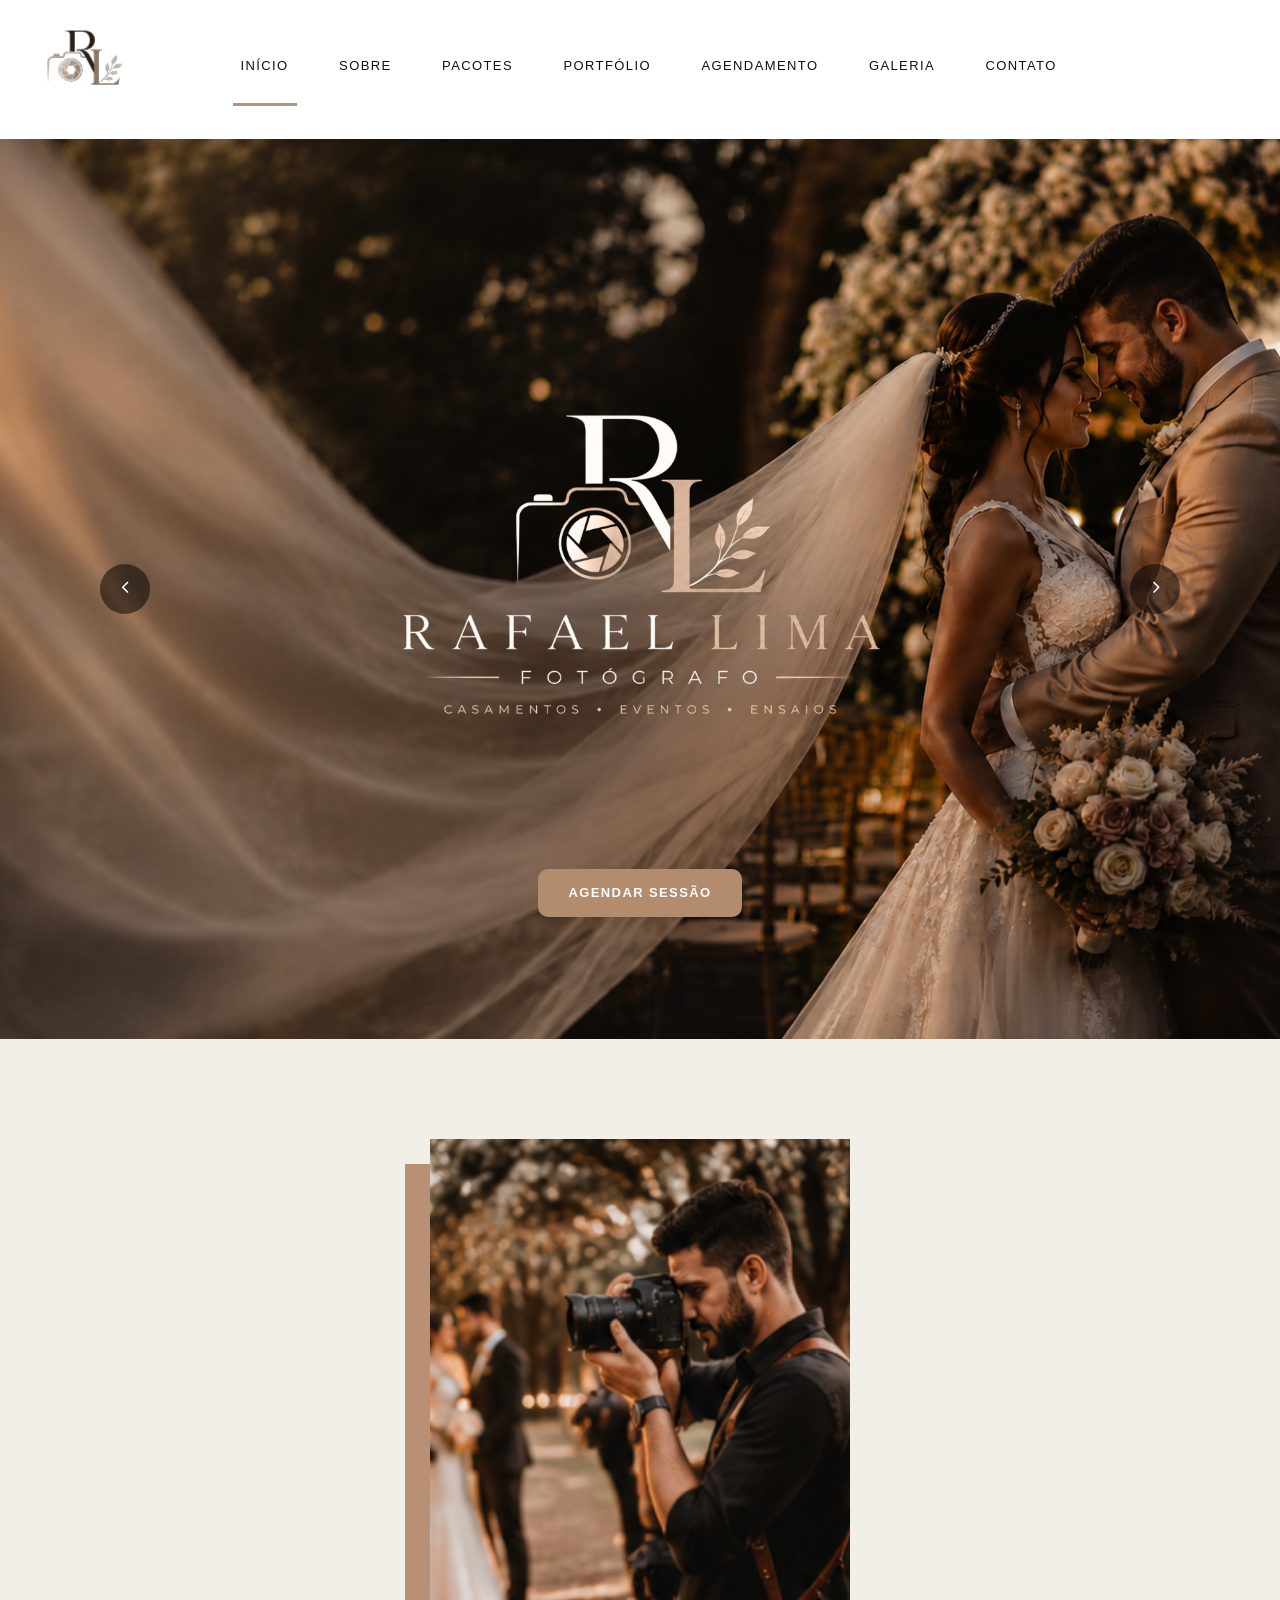
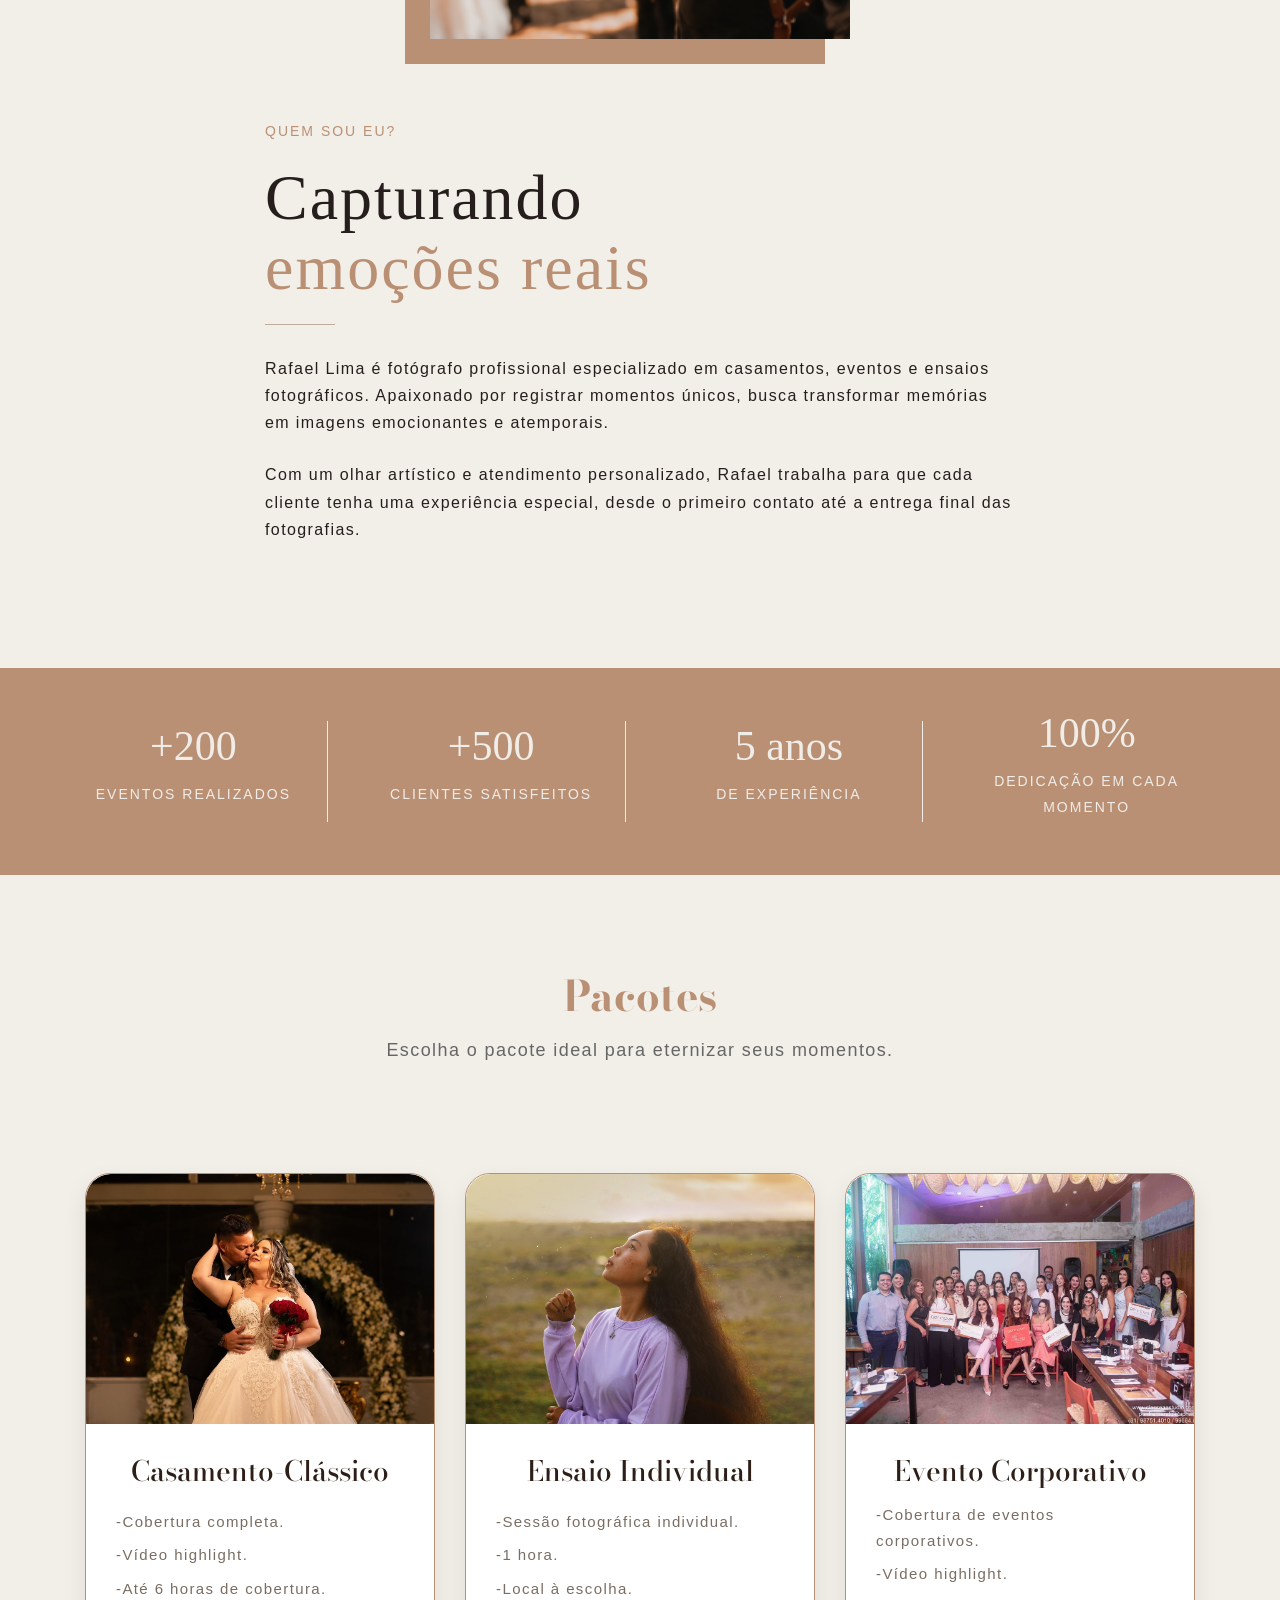
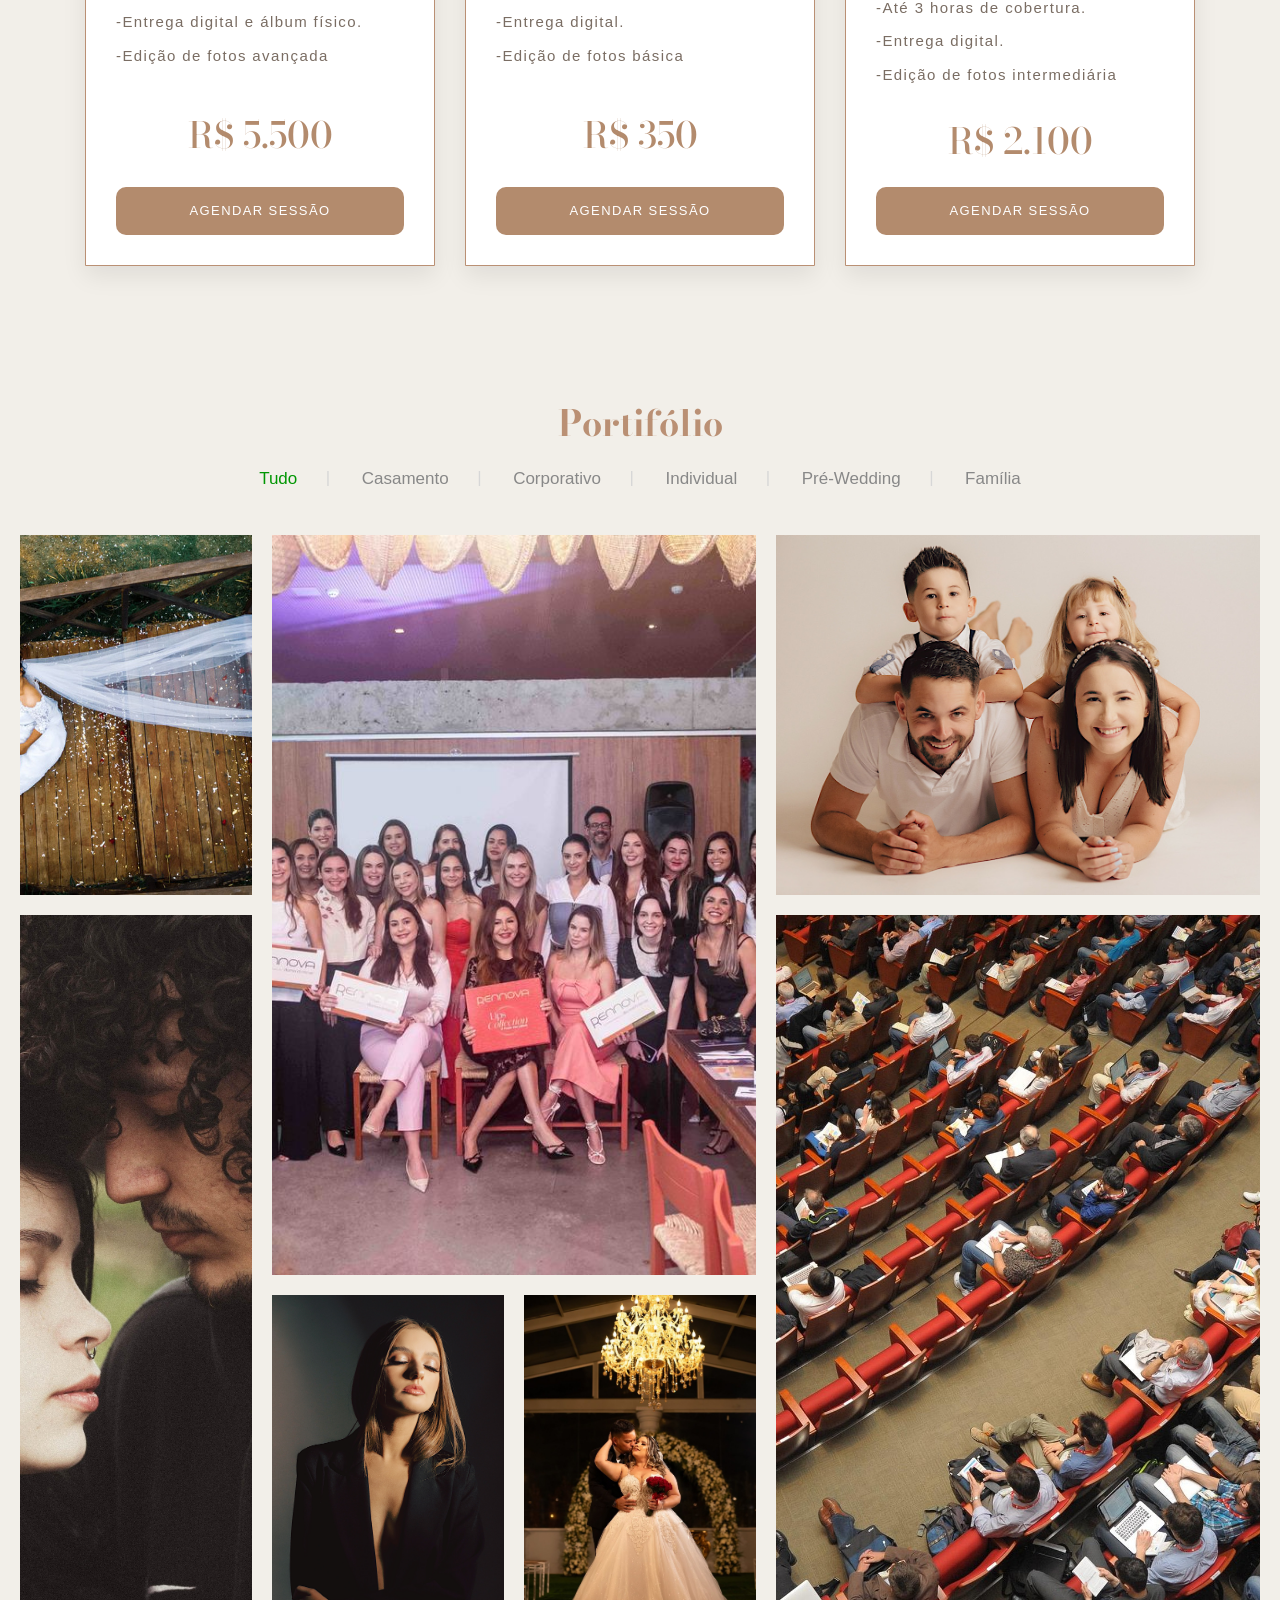
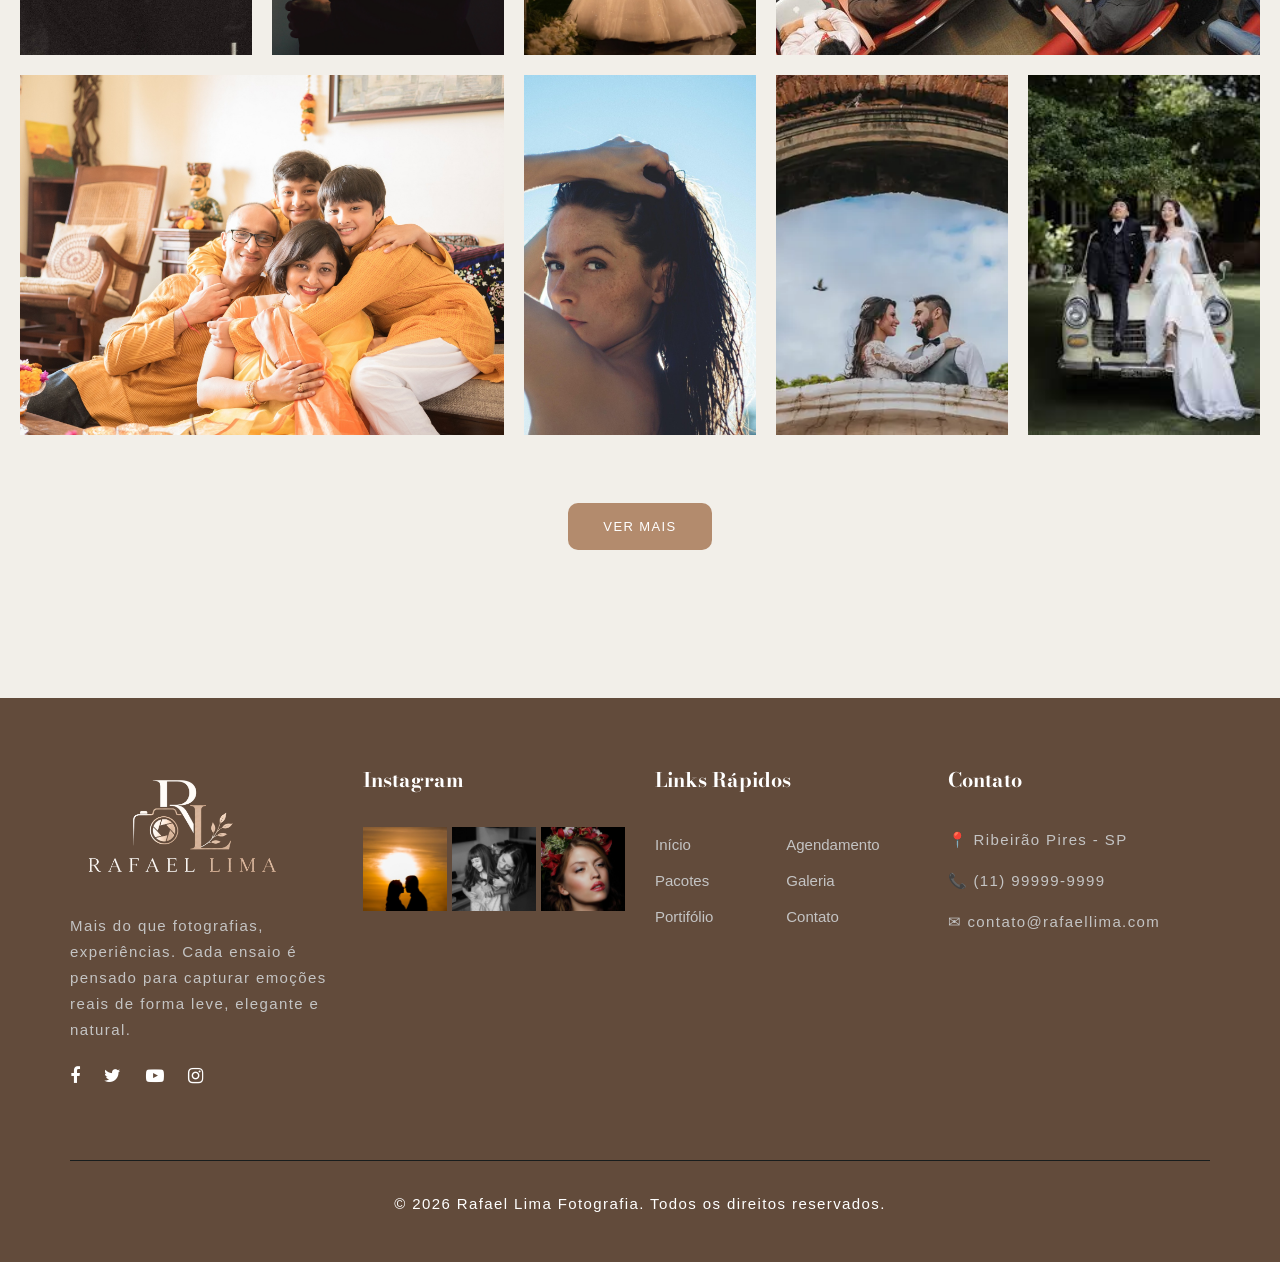
==== index.html @ 9b643256 "responsivo faixa index e menu pacotes" ====
<!DOCTYPE html>
<html lang="zxx">

<head>
    <meta charset="UTF-8">
    <meta name="description" content="Phozogy Template">
    <meta name="keywords" content="Phozogy, unica, creative, html">
    <meta name="viewport" content="width=device-width, initial-scale=1.0">
    <meta http-equiv="X-UA-Compatible" content="ie=edge">
    <title>Rafael Lima | Fotógrafo</title>

    <!-- Google Font -->
    <link href="https://fonts.googleapis.com/css?family=Quantico:400,700&display=swap" rel="stylesheet">
    <link href="https://fonts.googleapis.com/css?family=Open+Sans:400,600,700&display=swap" rel="stylesheet">

    <!-- Css Styles -->
    <link rel="stylesheet" href="css/bootstrap.min.css" type="text/css">
    <link rel="stylesheet" href="css/font-awesome.min.css" type="text/css">
    <link rel="stylesheet" href="css/elegant-icons.css" type="text/css">
    <link rel="stylesheet" href="css/owl.carousel.min.css" type="text/css">
    <link rel="stylesheet" href="css/magnific-popup.css" type="text/css">
    <link rel="stylesheet" href="css/slicknav.min.css" type="text/css">
    <link rel="stylesheet" href="css/style.css" type="text/css">
    <meta name="viewport" content="width=device-width, initial-scale=1.0">
</head>

<body>
    <!-- Page Preloder -->
    <div id="preloder">
        <div class="loader"></div>
    </div>

    <!-- Header Section Begin -->
    <header class="header-section">
        <div class="container-fluid">
            <div class="row">
                <div class="col-lg-12">
                    <div class="logo" style="display: flex; align-items: center;">
                        <a href="./index.html" style="display: flex; align-items: center;">
                            <img src="img/logo4.svg" alt="" style="height: 55px; width: auto; display: block;">
                        </a>
                    </div>
                    <div class="mobile-menu-icon">
                        ☰
                    </div>
                    <nav class="nav-menu mobile-menu">
                        <ul><br>
                            <li class="active"><a href="./index.html">INÍCIO</a></li>
                            <li><a href="#sobre">SOBRE</a></li>
                            <li><a href="pacotes.html">PACOTES</a></li>
                            <li><a href="./pricing.html">PORTFÓLIO</a></li>
                            <li><a href="agendamento.html">AGENDAMENTO</a></li>
                            <li><a href="./blog.html">GALERIA</a></li>
                            <li><a href="contato.html">CONTATO</a>
                                <ul class="dropdown">
                                    <li><a href="./gallery.html">Gallery</a></li>
                                    <li><a href="./portfolio-details.html">Portfolio Details</a></li>
                                    <li><a href="./blog-details.html">Blog Details</a></li>
                                </ul>
                            </li>

                        </ul>
                    </nav>

                </div>
            </div>
        </div>
        <br>
    </header>
    <!-- Header End -->

    <!-- Hero Section Begin -->
    <section class="hero-section">
        <div class="hs-slider owl-carousel">
            <div class="hs-item set-bg" data-setbg="img/fundo.png">
                <div class="container">
                    <div class="row">
                        <div class="col-lg-12">
                            <div class="hs-text">
                                <img src="img/Design sem nome (1) - Copia.png" alt="">

                                <a href="agendamento.html" class="primary-btn">AGENDAR SESSÃO</a>
                            </div>
                        </div>
                    </div>
                </div>
            </div>
            <div class="hs-item set-bg" data-setbg="img/fundo2.png">
                <div class="container">
                    <div class="row">
                        <div class="col-lg-12">
                            <div class="hs-text">
                                <img src="img/Design sem nome (1) - Copia.png" alt="">

                                <a href="agendamento.html" class="primary-btn">AGENDAR SESSÃO</a>
                            </div>
                        </div>
                    </div>
                </div>
            </div>
        </div>
    </section>
    <!-- Hero Section End -->
    <section id="sobre" class="about-section">
        <div class="container">
            <div class="about-content">

                <!-- IMAGEM -->
                <div class="about-image">
                    <div class="bg-box"></div>

                    <img src="img/sobreft.png" alt="">
                </div>

                <!-- TEXTO -->
                <div class="about-text">

                    <span class="subtitle">QUEM SOU EU?</span>

                    <h2>
                        Capturando <br>
                        <span>emoções reais</span>
                    </h2>

                    <div class="line"></div>

                    <p>
                        Rafael Lima é fotógrafo profissional especializado em
                        casamentos, eventos e ensaios fotográficos.
                        Apaixonado por registrar momentos únicos,
                        busca transformar memórias em imagens emocionantes e atemporais.
                    </p>

                    <p>
                        Com um olhar artístico e atendimento personalizado,
                        Rafael trabalha para que cada cliente tenha uma experiência especial,
                        desde o primeiro contato até a entrega final das fotografias.
                    </p>

                </div>
            </div>
        </div>
    </section>

    <section class="stats">
        <div class="stat">
            <h2>+200</h2>
            <p>Eventos realizados</p>
        </div>

        <div class="stat">
            <h2>+500</h2>
            <p>Clientes satisfeitos</p>
        </div>

        <div class="stat">
            <h2>5 anos</h2>
            <p>De experiência</p>
        </div>

        <div class="stat">
            <h2>100%</h2>
            <p>Dedicação em cada momento</p>
        </div>
    </section>


    <!--section de pacotes-->
    <br><br><br><br>
    <section class="pricing-section spad">
        <div class="container">

            <div class="section-title pricing-title">
                <h2 style="color: #BA9074; text-align: center;">Pacotes</h2>
                <p style="font-size: 18px;">Escolha o pacote ideal para eternizar seus momentos.</p>
            </div>

            <div class="pricing-cards">

                <!-- CARD -->
                <div class="pricing-card">

                    <img src="img/tudo/casamento/2.jpg" alt="Casamento Básico">

                    <div class="card-content">

                        <h3>Casamento-Clássico</h3>
                        <div class="cardp">
                            <p>-Cobertura completa.</p>
                            <p>-Vídeo highlight.</p>
                            <p>-Até 6 horas de cobertura.</p>
                            <p>-Entrega digital e álbum físico.</p>
                            <p>-Edição de fotos avançada</p>
                        </div>
                        <br>
                        <h2>R$ 5.500</h2>

                        <a href="agendamento.html" class="card-btn">
                            AGENDAR SESSÃO
                        </a>

                    </div>
                </div>

                <!-- CARD -->
                <div class="pricing-card">

                    <img src="img/tudo/individual/2.jpg" alt="Casamento Completo">

                    <div class="card-content">

                        <h3>Ensaio Individual</h3>
                        <div class="cardp">
                            <p>-Sessão fotográfica individual.</p>
                            <p>-1 hora.</p>
                            <p>-Local à escolha.</p>
                            <p>-Entrega digital.</p>
                            <p>-Edição de fotos básica</p>
                        </div>
                        <br>
                        <h2>R$ 350</h2>

                        <a href="agendamento.html" class="card-btn">
                            AGENDAR SESSÃO
                        </a>

                    </div>
                </div>

                <!-- CARD -->
                <div class="pricing-card">

                    <img src="img/tudo/corporativo/1.jpg" alt="Casamento Luxo">

                    <div class="card-content">

                        <h3>Evento Corporativo</h3>
                        <div class="cardp">
                            <p>-Cobertura de eventos corporativos.</p>
                            <p>-Vídeo highlight. </p>
                            <p>-Até 3 horas de cobertura.</p>
                            <p>-Entrega digital.</p>
                            <p>-Edição de fotos intermediária</p>

                        </div>
                        <br>
                        <h2>R$ 2.100</h2>

                        <a href="agendamento.html" class="card-btn">
                            AGENDAR SESSÃO
                        </a>

                    </div>
                </div>

            </div>
        </div>
    </section>
    <!--fim section de pacotes-->


    <!-- Portfolio Section Begin -->
    <section class="portfolio-section spad">
        <div class="container">
            <div class="row">
                <div class="col-lg-12">
                    <div class="section-title">
                        <h2 style="color: #BA9074; text-align: center;">Portifólio</h2>
                    </div>
                    <div class="filter-controls">
                        <ul>
                            <li class="active" data-filter="*">Tudo</li>
                            <li data-filter=".casamento">Casamento</li>
                            <li data-filter=".corporativo">Corporativo</li>
                            <li data-filter=".individual">Individual</li>
                            <li data-filter=".prewedding">Pré-Wedding</li>
                            <li data-filter=".familia">Família</li>
                        </ul>
                    </div>
                </div>
            </div>
        </div>
        <div class="container-fluid">
            <div class="row">
                <div class="col-lg-12 p-0">
                    <div class="portfolio-filter">

                        <div class="pf-item set-bg casamento" data-setbg="img/tudo/casamento/1.jpg">
                            <a href="img/tudo/casamento/1.jpg" class="pf-icon image-popup"><span
                                    class="icon_plus"></span></a>
                            <div class="pf-text">
                                <h4>CASAMENTO</h4>

                            </div>
                        </div>

                        <div class="pf-item large-width large-height set-bg corporativo"
                            data-setbg="img/tudo/corporativo/1.jpg">
                            <a href="img/tudo/corporativo/1.jpg" class="pf-icon image-popup"><span
                                    class="icon_plus"></span></a>
                            <div class="pf-text">
                                <h4>CORPORATIVO</h4>

                            </div>
                        </div>

                        <div class="pf-item large-width set-bg familia" data-setbg="img/tudo/familia/1.jpg">
                            <a href="img/tudo/familia/1.jpg" class="pf-icon image-popup"><span
                                    class="icon_plus"></span></a>
                            <div class="pf-text">
                                <h4>FAMÍLIA</h4>
                            </div>
                        </div>

                        <div class="pf-item large-height set-bg prewedding" data-setbg="img/tudo/pre-wedding/1.jpg">
                            <a href="img/tudo/pre-wedding/1.jpg" class="pf-icon image-popup"><span
                                    class="icon_plus"></span></a>
                            <div class="pf-text">
                                <h4>PRÉ-WEDDING</h4>
                            </div>
                        </div>

                        <div class="pf-item set-bg individual" data-setbg="img/tudo/individual/1.jpg">
                            <a href="img/tudo/individual/1.jpg" class="pf-icon image-popup"><span
                                    class="icon_plus"></span></a>
                            <div class="pf-text">
                                <h4>INDIVIDUAL</h4>
                            </div>
                        </div>

                        <div class="pf-item set-bg casamento" data-setbg="img/tudo/casamento/2.jpg">
                            <a href="img/tudo/casamento/2.jpg" class="pf-icon image-popup"><span
                                    class="icon_plus"></span></a>
                            <div class="pf-text">
                                <h4>CASAMENTO</h4>
                            </div>
                        </div>

                        <div class="pf-item large-width large-height set-bg corporativo"
                            data-setbg="img/tudo/corporativo/2.jpg">
                            <a href="img/tudo/corporativo/2.jpg" class="pf-icon image-popup"><span
                                    class="icon_plus"></span></a>
                            <div class="pf-text">
                                <h4>CORPORATIVO</h4>
                            </div>
                        </div>

                        <div class="pf-item large-width set-bg familia" data-setbg="img/tudo/familia/3.jpg">
                            <a href="img/tudo/familia/3.jpg" class="pf-icon image-popup"><span
                                    class="icon_plus"></span></a>
                            <div class="pf-text">
                                <h4>FAMÍLIA</h4>
                            </div>
                        </div>
                        <div class="pf-item set-bg individual" data-setbg="img/tudo/individual/3.jpg">
                            <a href="img/tudo/individual/3.jpg" class="pf-icon image-popup"><span
                                    class="icon_plus"></span></a>
                            <div class="pf-text">
                                <h4>INDIVIDUAL</h4>
                            </div>
                        </div>


                        <div class="pf-item set-bg prewedding" data-setbg="img/tudo/pre-wedding/2.webp">
                            <a href="img/tudo/pre-wedding/2.webp" class="pf-icon image-popup"><span
                                    class="icon_plus"></span></a>
                            <div class="pf-text">
                                <h4>PRÉ-WEDDING</h4>
                            </div>
                        </div>

                        <div class="pf-item set-bg casamento" data-setbg="img/tudo/casamento/3.jpg">
                            <a href="img/tudo/casamento/3.jpg" class="pf-icon image-popup"><span
                                    class="icon_plus"></span></a>
                            <div class="pf-text">
                                <h4>CASAMENTO</h4>
                            </div>
                        </div>

                    </div>
                </div>
            </div>
        </div>
        <br><br>
        <div style="text-align: center;">
            <a href="portfolio.html" class="card-btn">VER MAIS</a>
        </div>
        <br><br>

    </section>
    <!-- Portfolio Section End -->

    <!-- Footer Section Begin -->
    <footer class="footer-section">
        <div class="container">
            <div class="row">
                <div class="col-lg-3 col-md-6 col-sm-6">
                    <div class="fs-about">
                        <div class="fa-logo">
                            <a href="#">
                                <img style="width: 220px;" src="img/Design sem nome (1).png" alt="">
                            </a>
                        </div>
                        <p >Mais do que fotografias, experiências.
                            Cada ensaio é pensado para capturar emoções reais de forma leve, elegante e natural.</p>
                        <div class="fa-social">
                            <a href="#"><i class="fa fa-facebook"></i></a>
                            <a href="#"><i class="fa fa-twitter"></i></a>
                            <a href="#"><i class="fa fa-youtube-play"></i></a>
                            <a href="#"><i class="fa fa-instagram"></i></a>
                        </div>
                    </div>
                </div>
                <div class="col-lg-3 col-md-6 col-sm-6">
                    <div class="fs-widget">
                        <h5>Instagram</h5>
                        <div class="fw-instagram">
                            <img src="img/instagram/1.png" alt="">
                            <img src="img/instagram/2.png" alt="">
                            <img src="img/instagram/3.png" alt="">
                        </div>
                    </div>
                </div>
                <div class="col-lg-3 col-md-6 col-sm-6">
                    <div class="fs-widget">
                        <h5>Links Rápidos</h5>
                        <ul>
                            <li><a href="index.html">Início</a></li>
                            <li><a href="pacotes.html">Pacotes</a></li>
                            <li><a href="portfolio.html">Portifólio</a></li>
                        </ul>
                        <ul>
                            <li><a href="agendamento.html">Agendamento</a></li>
                            <li><a href="galeria.html">Galeria</a></li>
                            <li><a href="contato.html">Contato</a></li>
                        </ul>
                    </div>
                </div>
                <div class="col-lg-3 col-md-6 col-sm-6">
                    <div class="fs-widget">
                        <h5>Contato</h5>
                        <p>📍 Ribeirão Pires - SP</p>
                        <p>📞 (11) 99999-9999</p>
                        <p>✉ contato@rafaellima.com</p>



                    </div>
                </div>
                <div class="col-lg-12">
                    <div class="copyright-text">
                        <p>© 2026 Rafael Lima Fotografia. Todos os direitos reservados.

                        </p>
                    </div>
                </div>
            </div>
        </div>
    </footer>
    <!-- Footer Section End -->

    <!-- Search model Begin -->
    <div class="search-model">
        <div class="h-100 d-flex align-items-center justify-content-center">
            <div class="search-close-switch">+</div>
            <form class="search-model-form">
                <input type="text" id="search-input" placeholder="Search here.....">
            </form>
        </div>
    </div>
    <!-- Search model end -->

    <!-- Js Plugins -->
    <script src="js/jquery-3.3.1.min.js"></script>
    <script src="js/bootstrap.min.js"></script>
    <script src="js/jquery.magnific-popup.min.js"></script>
    <script src="js/isotope.pkgd.min.js"></script>
    <script src="js/masonry.pkgd.min.js"></script>
    <script src="js/jquery.slicknav.js"></script>
    <script src="js/owl.carousel.min.js"></script>
    <script src="js/main.js"></script>
    <script src="js/menu.js"></script>
</body>

</html>
---- css/elegant-icons.css ----
@font-face {
	font-family: 'ElegantIcons';
	src:url('../fonts/ElegantIcons.eot');
	src:url('../fonts/ElegantIcons.eot?#iefix') format('embedded-opentype'),
		url('../fonts/ElegantIcons.woff') format('woff'),
		url('../fonts/ElegantIcons.ttf') format('truetype'),
		url('../fonts/ElegantIcons.svg#ElegantIcons') format('svg');
	font-weight: normal;
	font-style: normal;
}

/* Use the following CSS code if you want to use data attributes for inserting your icons */
[data-icon]:before {
	font-family: 'ElegantIcons';
	content: attr(data-icon);
	speak: none;
	font-weight: normal;
	font-variant: normal;
	text-transform: none;
	line-height: 1;
	-webkit-font-smoothing: antialiased;
	-moz-osx-font-smoothing: grayscale;
}

/* Use the following CSS code if you want to have a class per icon */
/*
Instead of a list of all class selectors,
you can use the generic selector below, but it's slower:
[class*="your-class-prefix"] {
*/
.arrow_up, .arrow_down, .arrow_left, .arrow_right, .arrow_left-up, .arrow_right-up, .arrow_right-down, .arrow_left-down, .arrow-up-down, .arrow_up-down_alt, .arrow_left-right_alt, .arrow_left-right, .arrow_expand_alt2, .arrow_expand_alt, .arrow_condense, .arrow_expand, .arrow_move, .arrow_carrot-up, .arrow_carrot-down, .arrow_carrot-left, .arrow_carrot-right, .arrow_carrot-2up, .arrow_carrot-2down, .arrow_carrot-2left, .arrow_carrot-2right, .arrow_carrot-up_alt2, .arrow_carrot-down_alt2, .arrow_carrot-left_alt2, .arrow_carrot-right_alt2, .arrow_carrot-2up_alt2, .arrow_carrot-2down_alt2, .arrow_carrot-2left_alt2, .arrow_carrot-2right_alt2, .arrow_triangle-up, .arrow_triangle-down, .arrow_triangle-left, .arrow_triangle-right, .arrow_triangle-up_alt2, .arrow_triangle-down_alt2, .arrow_triangle-left_alt2, .arrow_triangle-right_alt2, .arrow_back, .icon_minus-06, .icon_plus, .icon_close, .icon_check, .icon_minus_alt2, .icon_plus_alt2, .icon_close_alt2, .icon_check_alt2, .icon_zoom-out_alt, .icon_zoom-in_alt, .icon_search, .icon_box-empty, .icon_box-selected, .icon_minus-box, .icon_plus-box, .icon_box-checked, .icon_circle-empty, .icon_circle-slelected, .icon_stop_alt2, .icon_stop, .icon_pause_alt2, .icon_pause, .icon_menu, .icon_menu-square_alt2, .icon_menu-circle_alt2, .icon_ul, .icon_ol, .icon_adjust-horiz, .icon_adjust-vert, .icon_document_alt, .icon_documents_alt, .icon_pencil, .icon_pencil-edit_alt, .icon_pencil-edit, .icon_folder-alt, .icon_folder-open_alt, .icon_folder-add_alt, .icon_info_alt, .icon_error-oct_alt, .icon_error-circle_alt, .icon_error-triangle_alt, .icon_question_alt2, .icon_question, .icon_comment_alt, .icon_chat_alt, .icon_vol-mute_alt, .icon_volume-low_alt, .icon_volume-high_alt, .icon_quotations, .icon_quotations_alt2, .icon_clock_alt, .icon_lock_alt, .icon_lock-open_alt, .icon_key_alt, .icon_cloud_alt, .icon_cloud-upload_alt, .icon_cloud-download_alt, .icon_image, .icon_images, .icon_lightbulb_alt, .icon_gift_alt, .icon_house_alt, .icon_genius, .icon_mobile, .icon_tablet, .icon_laptop, .icon_desktop, .icon_camera_alt, .icon_mail_alt, .icon_cone_alt, .icon_ribbon_alt, .icon_bag_alt, .icon_creditcard, .icon_cart_alt, .icon_paperclip, .icon_tag_alt, .icon_tags_alt, .icon_trash_alt, .icon_cursor_alt, .icon_mic_alt, .icon_compass_alt, .icon_pin_alt, .icon_pushpin_alt, .icon_map_alt, .icon_drawer_alt, .icon_toolbox_alt, .icon_book_alt, .icon_calendar, .icon_film, .icon_table, .icon_contacts_alt, .icon_headphones, .icon_lifesaver, .icon_piechart, .icon_refresh, .icon_link_alt, .icon_link, .icon_loading, .icon_blocked, .icon_archive_alt, .icon_heart_alt, .icon_star_alt, .icon_star-half_alt, .icon_star, .icon_star-half, .icon_tools, .icon_tool, .icon_cog, .icon_cogs, .arrow_up_alt, .arrow_down_alt, .arrow_left_alt, .arrow_right_alt, .arrow_left-up_alt, .arrow_right-up_alt, .arrow_right-down_alt, .arrow_left-down_alt, .arrow_condense_alt, .arrow_expand_alt3, .arrow_carrot_up_alt, .arrow_carrot-down_alt, .arrow_carrot-left_alt, .arrow_carrot-right_alt, .arrow_carrot-2up_alt, .arrow_carrot-2dwnn_alt, .arrow_carrot-2left_alt, .arrow_carrot-2right_alt, .arrow_triangle-up_alt, .arrow_triangle-down_alt, .arrow_triangle-left_alt, .arrow_triangle-right_alt, .icon_minus_alt, .icon_plus_alt, .icon_close_alt, .icon_check_alt, .icon_zoom-out, .icon_zoom-in, .icon_stop_alt, .icon_menu-square_alt, .icon_menu-circle_alt, .icon_document, .icon_documents, .icon_pencil_alt, .icon_folder, .icon_folder-open, .icon_folder-add, .icon_folder_upload, .icon_folder_download, .icon_info, .icon_error-circle, .icon_error-oct, .icon_error-triangle, .icon_question_alt, .icon_comment, .icon_chat, .icon_vol-mute, .icon_volume-low, .icon_volume-high, .icon_quotations_alt, .icon_clock, .icon_lock, .icon_lock-open, .icon_key, .icon_cloud, .icon_cloud-upload, .icon_cloud-download, .icon_lightbulb, .icon_gift, .icon_house, .icon_camera, .icon_mail, .icon_cone, .icon_ribbon, .icon_bag, .icon_cart, .icon_tag, .icon_tags, .icon_trash, .icon_cursor, .icon_mic, .icon_compass, .icon_pin, .icon_pushpin, .icon_map, .icon_drawer, .icon_toolbox, .icon_book, .icon_contacts, .icon_archive, .icon_heart, .icon_profile, .icon_group, .icon_grid-2x2, .icon_grid-3x3, .icon_music, .icon_pause_alt, .icon_phone, .icon_upload, .icon_download, .social_facebook, .social_twitter, .social_pinterest, .social_googleplus, .social_tumblr, .social_tumbleupon, .social_wordpress, .social_instagram, .social_dribbble, .social_vimeo, .social_linkedin, .social_rss, .social_deviantart, .social_share, .social_myspace, .social_skype, .social_youtube, .social_picassa, .social_googledrive, .social_flickr, .social_blogger, .social_spotify, .social_delicious, .social_facebook_circle, .social_twitter_circle, .social_pinterest_circle, .social_googleplus_circle, .social_tumblr_circle, .social_stumbleupon_circle, .social_wordpress_circle, .social_instagram_circle, .social_dribbble_circle, .social_vimeo_circle, .social_linkedin_circle, .social_rss_circle, .social_deviantart_circle, .social_share_circle, .social_myspace_circle, .social_skype_circle, .social_youtube_circle, .social_picassa_circle, .social_googledrive_alt2, .social_flickr_circle, .social_blogger_circle, .social_spotify_circle, .social_delicious_circle, .social_facebook_square, .social_twitter_square, .social_pinterest_square, .social_googleplus_square, .social_tumblr_square, .social_stumbleupon_square, .social_wordpress_square, .social_instagram_square, .social_dribbble_square, .social_vimeo_square, .social_linkedin_square, .social_rss_square, .social_deviantart_square, .social_share_square, .social_myspace_square, .social_skype_square, .social_youtube_square, .social_picassa_square, .social_googledrive_square, .social_flickr_square, .social_blogger_square, .social_spotify_square, .social_delicious_square, .icon_printer, .icon_calulator, .icon_building, .icon_floppy, .icon_drive, .icon_search-2, .icon_id, .icon_id-2, .icon_puzzle, .icon_like, .icon_dislike, .icon_mug, .icon_currency, .icon_wallet, .icon_pens, .icon_easel, .icon_flowchart, .icon_datareport, .icon_briefcase, .icon_shield, .icon_percent, .icon_globe, .icon_globe-2, .icon_target, .icon_hourglass, .icon_balance, .icon_rook, .icon_printer-alt, .icon_calculator_alt, .icon_building_alt, .icon_floppy_alt, .icon_drive_alt, .icon_search_alt, .icon_id_alt, .icon_id-2_alt, .icon_puzzle_alt, .icon_like_alt, .icon_dislike_alt, .icon_mug_alt, .icon_currency_alt, .icon_wallet_alt, .icon_pens_alt, .icon_easel_alt, .icon_flowchart_alt, .icon_datareport_alt, .icon_briefcase_alt, .icon_shield_alt, .icon_percent_alt, .icon_globe_alt, .icon_clipboard {
	font-family: 'ElegantIcons';
	speak: none;
	font-style: normal;
	font-weight: normal;
	font-variant: normal;
	text-transform: none;
	line-height: 1;
	-webkit-font-smoothing: antialiased;
}
.arrow_up:before {
	content: "\21";
}
.arrow_down:before {
	content: "\22";
}
.arrow_left:before {
	content: "\23";
}
.arrow_right:before {
	content: "\24";
}
.arrow_left-up:before {
	content: "\25";
}
.arrow_right-up:before {
	content: "\26";
}
.arrow_right-down:before {
	content: "\27";
}
.arrow_left-down:before {
	content: "\28";
}
.arrow-up-down:before {
	content: "\29";
}
.arrow_up-down_alt:before {
	content: "\2a";
}
.arrow_left-right_alt:before {
	content: "\2b";
}
.arrow_left-right:before {
	content: "\2c";
}
.arrow_expand_alt2:before {
	content: "\2d";
}
.arrow_expand_alt:before {
	content: "\2e";
}
.arrow_condense:before {
	content: "\2f";
}
.arrow_expand:before {
	content: "\30";
}
.arrow_move:before {
	content: "\31";
}
.arrow_carrot-up:before {
	content: "\32";
}
.arrow_carrot-down:before {
	content: "\33";
}
.arrow_carrot-left:before {
	content: "\34";
}
.arrow_carrot-right:before {
	content: "\35";
}
.arrow_carrot-2up:before {
	content: "\36";
}
.arrow_carrot-2down:before {
	content: "\37";
}
.arrow_carrot-2left:before {
	content: "\38";
}
.arrow_carrot-2right:before {
	content: "\39";
}
.arrow_carrot-up_alt2:before {
	content: "\3a";
}
.arrow_carrot-down_alt2:before {
	content: "\3b";
}
.arrow_carrot-left_alt2:before {
	content: "\3c";
}
.arrow_carrot-right_alt2:before {
	content: "\3d";
}
.arrow_carrot-2up_alt2:before {
	content: "\3e";
}
.arrow_carrot-2down_alt2:before {
	content: "\3f";
}
.arrow_carrot-2left_alt2:before {
	content: "\40";
}
.arrow_carrot-2right_alt2:before {
	content: "\41";
}
.arrow_triangle-up:before {
	content: "\42";
}
.arrow_triangle-down:before {
	content: "\43";
}
.arrow_triangle-left:before {
	content: "\44";
}
.arrow_triangle-right:before {
	content: "\45";
}
.arrow_triangle-up_alt2:before {
	content: "\46";
}
.arrow_triangle-down_alt2:before {
	content: "\47";
}
.arrow_triangle-left_alt2:before {
	content: "\48";
}
.arrow_triangle-right_alt2:before {
	content: "\49";
}
.arrow_back:before {
	content: "\4a";
}
.icon_minus-06:before {
	content: "\4b";
}
.icon_plus:before {
	content: "\4c";
}
.icon_close:before {
	content: "\4d";
}
.icon_check:before {
	content: "\4e";
}
.icon_minus_alt2:before {
	content: "\4f";
}
.icon_plus_alt2:before {
	content: "\50";
}
.icon_close_alt2:before {
	content: "\51";
}
.icon_check_alt2:before {
	content: "\52";
}
.icon_zoom-out_alt:before {
	content: "\53";
}
.icon_zoom-in_alt:before {
	content: "\54";
}
.icon_search:before {
	content: "\55";
}
.icon_box-empty:before {
	content: "\56";
}
.icon_box-selected:before {
	content: "\57";
}
.icon_minus-box:before {
	content: "\58";
}
.icon_plus-box:before {
	content: "\59";
}
.icon_box-checked:before {
	content: "\5a";
}
.icon_circle-empty:before {
	content: "\5b";
}
.icon_circle-slelected:before {
	content: "\5c";
}
.icon_stop_alt2:before {
	content: "\5d";
}
.icon_stop:before {
	content: "\5e";
}
.icon_pause_alt2:before {
	content: "\5f";
}
.icon_pause:before {
	content: "\60";
}
.icon_menu:before {
	content: "\61";
}
.icon_menu-square_alt2:before {
	content: "\62";
}
.icon_menu-circle_alt2:before {
	content: "\63";
}
.icon_ul:before {
	content: "\64";
}
.icon_ol:before {
	content: "\65";
}
.icon_adjust-horiz:before {
	content: "\66";
}
.icon_adjust-vert:before {
	content: "\67";
}
.icon_document_alt:before {
	content: "\68";
}
.icon_documents_alt:before {
	content: "\69";
}
.icon_pencil:before {
	content: "\6a";
}
.icon_pencil-edit_alt:before {
	content: "\6b";
}
.icon_pencil-edit:before {
	content: "\6c";
}
.icon_folder-alt:before {
	content: "\6d";
}
.icon_folder-open_alt:before {
	content: "\6e";
}
.icon_folder-add_alt:before {
	content: "\6f";
}
.icon_info_alt:before {
	content: "\70";
}
.icon_error-oct_alt:before {
	content: "\71";
}
.icon_error-circle_alt:before {
	content: "\72";
}
.icon_error-triangle_alt:before {
	content: "\73";
}
.icon_question_alt2:before {
	content: "\74";
}
.icon_question:before {
	content: "\75";
}
.icon_comment_alt:before {
	content: "\76";
}
.icon_chat_alt:before {
	content: "\77";
}
.icon_vol-mute_alt:before {
	content: "\78";
}
.icon_volume-low_alt:before {
	content: "\79";
}
.icon_volume-high_alt:before {
	content: "\7a";
}
.icon_quotations:before {
	content: "\7b";
}
.icon_quotations_alt2:before {
	content: "\7c";
}
.icon_clock_alt:before {
	content: "\7d";
}
.icon_lock_alt:before {
	content: "\7e";
}
.icon_lock-open_alt:before {
	content: "\e000";
}
.icon_key_alt:before {
	content: "\e001";
}
.icon_cloud_alt:before {
	content: "\e002";
}
.icon_cloud-upload_alt:before {
	content: "\e003";
}
.icon_cloud-download_alt:before {
	content: "\e004";
}
.icon_image:before {
	content: "\e005";
}
.icon_images:before {
	content: "\e006";
}
.icon_lightbulb_alt:before {
	content: "\e007";
}
.icon_gift_alt:before {
	content: "\e008";
}
.icon_house_alt:before {
	content: "\e009";
}
.icon_genius:before {
	content: "\e00a";
}
.icon_mobile:before {
	content: "\e00b";
}
.icon_tablet:before {
	content: "\e00c";
}
.icon_laptop:before {
	content: "\e00d";
}
.icon_desktop:before {
	content: "\e00e";
}
.icon_camera_alt:before {
	content: "\e00f";
}
.icon_mail_alt:before {
	content: "\e010";
}
.icon_cone_alt:before {
	content: "\e011";
}
.icon_ribbon_alt:before {
	content: "\e012";
}
.icon_bag_alt:before {
	content: "\e013";
}
.icon_creditcard:before {
	content: "\e014";
}
.icon_cart_alt:before {
	content: "\e015";
}
.icon_paperclip:before {
	content: "\e016";
}
.icon_tag_alt:before {
	content: "\e017";
}
.icon_tags_alt:before {
	content: "\e018";
}
.icon_trash_alt:before {
	content: "\e019";
}
.icon_cursor_alt:before {
	content: "\e01a";
}
.icon_mic_alt:before {
	content: "\e01b";
}
.icon_compass_alt:before {
	content: "\e01c";
}
.icon_pin_alt:before {
	content: "\e01d";
}
.icon_pushpin_alt:before {
	content: "\e01e";
}
.icon_map_alt:before {
	content: "\e01f";
}
.icon_drawer_alt:before {
	content: "\e020";
}
.icon_toolbox_alt:before {
	content: "\e021";
}
.icon_book_alt:before {
	content: "\e022";
}
.icon_calendar:before {
	content: "\e023";
}
.icon_film:before {
	content: "\e024";
}
.icon_table:before {
	content: "\e025";
}
.icon_contacts_alt:before {
	content: "\e026";
}
.icon_headphones:before {
	content: "\e027";
}
.icon_lifesaver:before {
	content: "\e028";
}
.icon_piechart:before {
	content: "\e029";
}
.icon_refresh:before {
	content: "\e02a";
}
.icon_link_alt:before {
	content: "\e02b";
}
.icon_link:before {
	content: "\e02c";
}
.icon_loading:before {
	content: "\e02d";
}
.icon_blocked:before {
	content: "\e02e";
}
.icon_archive_alt:before {
	content: "\e02f";
}
.icon_heart_alt:before {
	content: "\e030";
}
.icon_star_alt:before {
	content: "\e031";
}
.icon_star-half_alt:before {
	content: "\e032";
}
.icon_star:before {
	content: "\e033";
}
.icon_star-half:before {
	content: "\e034";
}
.icon_tools:before {
	content: "\e035";
}
.icon_tool:before {
	content: "\e036";
}
.icon_cog:before {
	content: "\e037";
}
.icon_cogs:before {
	content: "\e038";
}
.arrow_up_alt:before {
	content: "\e039";
}
.arrow_down_alt:before {
	content: "\e03a";
}
.arrow_left_alt:before {
	content: "\e03b";
}
.arrow_right_alt:before {
	content: "\e03c";
}
.arrow_left-up_alt:before {
	content: "\e03d";
}
.arrow_right-up_alt:before {
	content: "\e03e";
}
.arrow_right-down_alt:before {
	content: "\e03f";
}
.arrow_left-down_alt:before {
	content: "\e040";
}
.arrow_condense_alt:before {
	content: "\e041";
}
.arrow_expand_alt3:before {
	content: "\e042";
}
.arrow_carrot_up_alt:before {
	content: "\e043";
}
.arrow_carrot-down_alt:before {
	content: "\e044";
}
.arrow_carrot-left_alt:before {
	content: "\e045";
}
.arrow_carrot-right_alt:before {
	content: "\e046";
}
.arrow_carrot-2up_alt:before {
	content: "\e047";
}
.arrow_carrot-2dwnn_alt:before {
	content: "\e048";
}
.arrow_carrot-2left_alt:before {
	content: "\e049";
}
.arrow_carrot-2right_alt:before {
	content: "\e04a";
}
.arrow_triangle-up_alt:before {
	content: "\e04b";
}
.arrow_triangle-down_alt:before {
	content: "\e04c";
}
.arrow_triangle-left_alt:before {
	content: "\e04d";
}
.arrow_triangle-right_alt:before {
	content: "\e04e";
}
.icon_minus_alt:before {
	content: "\e04f";
}
.icon_plus_alt:before {
	content: "\e050";
}
.icon_close_alt:before {
	content: "\e051";
}
.icon_check_alt:before {
	content: "\e052";
}
.icon_zoom-out:before {
	content: "\e053";
}
.icon_zoom-in:before {
	content: "\e054";
}
.icon_stop_alt:before {
	content: "\e055";
}
.icon_menu-square_alt:before {
	content: "\e056";
}
.icon_menu-circle_alt:before {
	content: "\e057";
}
.icon_document:before {
	content: "\e058";
}
.icon_documents:before {
	content: "\e059";
}
.icon_pencil_alt:before {
	content: "\e05a";
}
.icon_folder:before {
	content: "\e05b";
}
.icon_folder-open:before {
	content: "\e05c";
}
.icon_folder-add:before {
	content: "\e05d";
}
.icon_folder_upload:before {
	content: "\e05e";
}
.icon_folder_download:before {
	content: "\e05f";
}
.icon_info:before {
	content: "\e060";
}
.icon_error-circle:before {
	content: "\e061";
}
.icon_error-oct:before {
	content: "\e062";
}
.icon_error-triangle:before {
	content: "\e063";
}
.icon_question_alt:before {
	content: "\e064";
}
.icon_comment:before {
	content: "\e065";
}
.icon_chat:before {
	content: "\e066";
}
.icon_vol-mute:before {
	content: "\e067";
}
.icon_volume-low:before {
	content: "\e068";
}
.icon_volume-high:before {
	content: "\e069";
}
.icon_quotations_alt:before {
	content: "\e06a";
}
.icon_clock:before {
	content: "\e06b";
}
.icon_lock:before {
	content: "\e06c";
}
.icon_lock-open:before {
	content: "\e06d";
}
.icon_key:before {
	content: "\e06e";
}
.icon_cloud:before {
	content: "\e06f";
}
.icon_cloud-upload:before {
	content: "\e070";
}
.icon_cloud-download:before {
	content: "\e071";
}
.icon_lightbulb:before {
	content: "\e072";
}
.icon_gift:before {
	content: "\e073";
}
.icon_house:before {
	content: "\e074";
}
.icon_camera:before {
	content: "\e075";
}
.icon_mail:before {
	content: "\e076";
}
.icon_cone:before {
	content: "\e077";
}
.icon_ribbon:before {
	content: "\e078";
}
.icon_bag:before {
	content: "\e079";
}
.icon_cart:before {
	content: "\e07a";
}
.icon_tag:before {
	content: "\e07b";
}
.icon_tags:before {
	content: "\e07c";
}
.icon_trash:before {
	content: "\e07d";
}
.icon_cursor:before {
	content: "\e07e";
}
.icon_mic:before {
	content: "\e07f";
}
.icon_compass:before {
	content: "\e080";
}
.icon_pin:before {
	content: "\e081";
}
.icon_pushpin:before {
	content: "\e082";
}
.icon_map:before {
	content: "\e083";
}
.icon_drawer:before {
	content: "\e084";
}
.icon_toolbox:before {
	content: "\e085";
}
.icon_book:before {
	content: "\e086";
}
.icon_contacts:before {
	content: "\e087";
}
.icon_archive:before {
	content: "\e088";
}
.icon_heart:before {
	content: "\e089";
}
.icon_profile:before {
	content: "\e08a";
}
.icon_group:before {
	content: "\e08b";
}
.icon_grid-2x2:before {
	content: "\e08c";
}
.icon_grid-3x3:before {
	content: "\e08d";
}
.icon_music:before {
	content: "\e08e";
}
.icon_pause_alt:before {
	content: "\e08f";
}
.icon_phone:before {
	content: "\e090";
}
.icon_upload:before {
	content: "\e091";
}
.icon_download:before {
	content: "\e092";
}
.social_facebook:before {
	content: "\e093";
}
.social_twitter:before {
	content: "\e094";
}
.social_pinterest:before {
	content: "\e095";
}
.social_googleplus:before {
	content: "\e096";
}
.social_tumblr:before {
	content: "\e097";
}
.social_tumbleupon:before {
	content: "\e098";
}
.social_wordpress:before {
	content: "\e099";
}
.social_instagram:before {
	content: "\e09a";
}
.social_dribbble:before {
	content: "\e09b";
}
.social_vimeo:before {
	content: "\e09c";
}
.social_linkedin:before {
	content: "\e09d";
}
.social_rss:before {
	content: "\e09e";
}
.social_deviantart:before {
	content: "\e09f";
}
.social_share:before {
	content: "\e0a0";
}
.social_myspace:before {
	content: "\e0a1";
}
.social_skype:before {
	content: "\e0a2";
}
.social_youtube:before {
	content: "\e0a3";
}
.social_picassa:before {
	content: "\e0a4";
}
.social_googledrive:before {
	content: "\e0a5";
}
.social_flickr:before {
	content: "\e0a6";
}
.social_blogger:before {
	content: "\e0a7";
}
.social_spotify:before {
	content: "\e0a8";
}
.social_delicious:before {
	content: "\e0a9";
}
.social_facebook_circle:before {
	content: "\e0aa";
}
.social_twitter_circle:before {
	content: "\e0ab";
}
.social_pinterest_circle:before {
	content: "\e0ac";
}
.social_googleplus_circle:before {
	content: "\e0ad";
}
.social_tumblr_circle:before {
	content: "\e0ae";
}
.social_stumbleupon_circle:before {
	content: "\e0af";
}
.social_wordpress_circle:before {
	content: "\e0b0";
}
.social_instagram_circle:before {
	content: "\e0b1";
}
.social_dribbble_circle:before {
	content: "\e0b2";
}
.social_vimeo_circle:before {
	content: "\e0b3";
}
.social_linkedin_circle:before {
	content: "\e0b4";
}
.social_rss_circle:before {
	content: "\e0b5";
}
.social_deviantart_circle:before {
	content: "\e0b6";
}
.social_share_circle:before {
	content: "\e0b7";
}
.social_myspace_circle:before {
	content: "\e0b8";
}
.social_skype_circle:before {
	content: "\e0b9";
}
.social_youtube_circle:before {
	content: "\e0ba";
}
.social_picassa_circle:before {
	content: "\e0bb";
}
.social_googledrive_alt2:before {
	content: "\e0bc";
}
.social_flickr_circle:before {
	content: "\e0bd";
}
.social_blogger_circle:before {
	content: "\e0be";
}
.social_spotify_circle:before {
	content: "\e0bf";
}
.social_delicious_circle:before {
	content: "\e0c0";
}
.social_facebook_square:before {
	content: "\e0c1";
}
.social_twitter_square:before {
	content: "\e0c2";
}
.social_pinterest_square:before {
	content: "\e0c3";
}
.social_googleplus_square:before {
	content: "\e0c4";
}
.social_tumblr_square:before {
	content: "\e0c5";
}
.social_stumbleupon_square:before {
	content: "\e0c6";
}
.social_wordpress_square:before {
	content: "\e0c7";
}
.social_instagram_square:before {
	content: "\e0c8";
}
.social_dribbble_square:before {
	content: "\e0c9";
}
.social_vimeo_square:before {
	content: "\e0ca";
}
.social_linkedin_square:before {
	content: "\e0cb";
}
.social_rss_square:before {
	content: "\e0cc";
}
.social_deviantart_square:before {
	content: "\e0cd";
}
.social_share_square:before {
	content: "\e0ce";
}
.social_myspace_square:before {
	content: "\e0cf";
}
.social_skype_square:before {
	content: "\e0d0";
}
.social_youtube_square:before {
	content: "\e0d1";
}
.social_picassa_square:before {
	content: "\e0d2";
}
.social_googledrive_square:before {
	content: "\e0d3";
}
.social_flickr_square:before {
	content: "\e0d4";
}
.social_blogger_square:before {
	content: "\e0d5";
}
.social_spotify_square:before {
	content: "\e0d6";
}
.social_delicious_square:before {
	content: "\e0d7";
}
.icon_printer:before {
	content: "\e103";
}
.icon_calulator:before {
	content: "\e0ee";
}
.icon_building:before {
	content: "\e0ef";
}
.icon_floppy:before {
	content: "\e0e8";
}
.icon_drive:before {
	content: "\e0ea";
}
.icon_search-2:before {
	content: "\e101";
}
.icon_id:before {
	content: "\e107";
}
.icon_id-2:before {
	content: "\e108";
}
.icon_puzzle:before {
	content: "\e102";
}
.icon_like:before {
	content: "\e106";
}
.icon_dislike:before {
	content: "\e0eb";
}
.icon_mug:before {
	content: "\e105";
}
.icon_currency:before {
	content: "\e0ed";
}
.icon_wallet:before {
	content: "\e100";
}
.icon_pens:before {
	content: "\e104";
}
.icon_easel:before {
	content: "\e0e9";
}
.icon_flowchart:before {
	content: "\e109";
}
.icon_datareport:before {
	content: "\e0ec";
}
.icon_briefcase:before {
	content: "\e0fe";
}
.icon_shield:before {
	content: "\e0f6";
}
.icon_percent:before {
	content: "\e0fb";
}
.icon_globe:before {
	content: "\e0e2";
}
.icon_globe-2:before {
	content: "\e0e3";
}
.icon_target:before {
	content: "\e0f5";
}
.icon_hourglass:before {
	content: "\e0e1";
}
.icon_balance:before {
	content: "\e0ff";
}
.icon_rook:before {
	content: "\e0f8";
}
.icon_printer-alt:before {
	content: "\e0fa";
}
.icon_calculator_alt:before {
	content: "\e0e7";
}
.icon_building_alt:before {
	content: "\e0fd";
}
.icon_floppy_alt:before {
	content: "\e0e4";
}
.icon_drive_alt:before {
	content: "\e0e5";
}
.icon_search_alt:before {
	content: "\e0f7";
}
.icon_id_alt:before {
	content: "\e0e0";
}
.icon_id-2_alt:before {
	content: "\e0fc";
}
.icon_puzzle_alt:before {
	content: "\e0f9";
}
.icon_like_alt:before {
	content: "\e0dd";
}
.icon_dislike_alt:before {
	content: "\e0f1";
}
.icon_mug_alt:before {
	content: "\e0dc";
}
.icon_currency_alt:before {
	content: "\e0f3";
}
.icon_wallet_alt:before {
	content: "\e0d8";
}
.icon_pens_alt:before {
	content: "\e0db";
}
.icon_easel_alt:before {
	content: "\e0f0";
}
.icon_flowchart_alt:before {
	content: "\e0df";
}
.icon_datareport_alt:before {
	content: "\e0f2";
}
.icon_briefcase_alt:before {
	content: "\e0f4";
}
.icon_shield_alt:before {
	content: "\e0d9";
}
.icon_percent_alt:before {
	content: "\e0da";
}
.icon_globe_alt:before {
	content: "\e0de";
}
.icon_clipboard:before {
	content: "\e0e6";
}


	.glyph {
		float: left;
		text-align: center;
		padding: .75em;
		margin: .4em 1.5em .75em 0;
		width: 6em;
text-shadow: none;
	}
        .glyph_big {
        font-size: 128px;
        color: #59c5dc;
        float: left;
        margin-right: 20px;
        }

        .glyph div { padding-bottom: 10px;}

	.glyph input {
		font-family: consolas, monospace;
		font-size: 12px;
		width: 100%;
		text-align: center;
		border: 0;
		box-shadow: 0 0 0 1px #ccc;
		padding: .2em;
                -moz-border-radius: 5px;
                -webkit-border-radius: 5px;
	}
	.centered {
		margin-left: auto;
		margin-right: auto;
	}
	.glyph .fs1 {
		font-size: 2em;
	}
---- css/style.css ----
/******************************************************************
  Template Name: Phozogy
  Description:  Phozogy photography HTML Template
  Author: Colorlib
  Author URI: https://colorlib.com
  Version: 1.0
  Created: Colorlib
******************************************************************/

/*------------------------------------------------------------------
[Table of contents]

1.  Template default CSS
	1.1	Variables
	1.2	Mixins
	1.3	Flexbox
	1.4	Reset
2.  Helper Css
3.  Header Section
4.  Hero Section
5.  Service Section
6.  Categories Section
7.  Portfolio Section
8.  Trainer Section
9.  Contact
10.  Footer Style

-------------------------------------------------------------------*/

/*----------------------------------------*/

/* Template default CSS
/*----------------------------------------*/
@import url('https://fonts.googleapis.com/css2?family=Bodoni+Moda:wght@400;500;600&display=swap');

.pricing-section{
    padding: 80px 0;
   
}

.pricing-title{
    text-align: center;
    margin-bottom: 50px;
}

.pricing-title h2{
    font-size: 42px;
    color: #3d2b1f;
    margin-bottom: 10px;
}

.pricing-title p{
    color: #8a7b70;
}

.pricing-cards{
    display: flex;
    gap: 30px;
    justify-content: center;
    flex-wrap: wrap;
    align-items: stretch;
}

.pricing-card{
    width: 350px;
    background: #fff;
    border-radius: 25px 25px 0 0;
    overflow: hidden;
    border: 1px solid #BA9074;
    box-shadow: 0 10px 25px rgba(0,0,0,0.08);
    transition: 0.3s;

    display: flex;
    flex-direction: column;
}
.card-content{
    flex: 1;
    display: flex;
    flex-direction: column;
    justify-content: space-between;
}
.pricing-card:hover{
    transform: translateY(-8px);
}

.pricing-card img{
    width: 100%;
    height: 250px;
    object-fit: cover;

    border-radius: 25px 25px 0 0;
}

.card-content{
    padding: 30px;
    text-align: center;
}

.card-content h3{
    font-size: 28px;
    margin-bottom: 15px;
    color: #2d1f17;
}

.card-content p{
    color: #7a6d63;
    line-height: 1.7;
    margin-bottom: 20px;
}

.card-content h2{
    color: #b38b6d;
    font-size: 36px;
    margin-bottom: 25px;
}

.card-btn{
    display: inline-block;

    padding: 14px 35px;

    background: #b38b6d;
    color: white;

    text-decoration: none;

    border-radius: 10px;

    transition: 0.3s;
	letter-spacing: 1.4px;
	font-size: 13px;
}

.card-btn:hover{
    background: #96745b;
}

.stats{
  background: #BA9074;
  padding: 40px 60px;

  display: flex;
  justify-content: space-between;
  align-items: center;
  gap: 30px;

  text-align: center;
  color: #F0ECE8;
}

.stat{
  flex: 1;
  color: white;

  border-right: 1px solid #F0ECE8;
}

.stat:last-child{
  border-right: none;
}

.stat h2{
  font-size: 42px;
  margin-bottom: 10px;
  font-family: serif;
  color: #F0ECE8;
}

.stat p{
  font-size: 14px;
  text-transform: uppercase;
  letter-spacing: 2px;
  color: #F0ECE8;
}
@media only screen and (max-width: 768px) {

    .stats {
        flex-direction: column;
        padding: 40px 20px;
        gap: 25px;
    }

    .stat {
        border-right: none;
        border-bottom: 1px solid #F0ECE8;
        padding-bottom: 25px;
        width: 100%;
    }

    .stat:last-child {
        border-bottom: none;
        padding-bottom: 0;
    }

    .stat h2 {
        font-size: 32px;
    }

    .stat p {
        font-size: 12px;
        letter-spacing: 1px;
    }
}



.about-section {
	background: #F2EFE9;
	padding: 100px 0;
}

.about-content {
	display: flex;
	flex-wrap: wrap;
	align-items: center;
	justify-content: center;
	gap: 80px;
}

.about-image {
	position: relative;

}

.about-image img {
	width: 100%;
	max-width: 420px;
	height: 500px;
	object-fit: cover;
	position: relative;
	z-index: 2;
}

.bg-box {
	width: 100%;
	max-width: 420px;
	height: 500px;
	background: #BA9074;
	position: absolute;
	left: -25px;
	bottom: -25px;
	z-index: 1;
}



.about-text {

	max-width: 750px;

	padding: 0;
	letter-spacing: 2px;

}

.subtitle {
	font-size: 14px;
	letter-spacing: 2px;
	color: #BA9074;
	font-family: 'Montserrat', sans-serif;
}

.about-text h2 {
	font-size: 64px;
	line-height: 1.1;
	color: #261E1C;
	font-family: 'Playfair Display', serif;
	margin: 20px 0;
}

.about-text h2 span {
	color: #BA9074;
}

.line {
	width: 70px;
	height: 1px;
	background: #BFAC9B;
	margin-bottom: 30px;
}

.about-text p {
	font-size: 16px;
	line-height: 1.7;
	color: #261E1C;
	margin-bottom: 25px;
	font-family: 'Montserrat', sans-serif;
}

html,
body {
	height: 100%;
	font-family: 'Poppins', sans-serif;
	-webkit-font-smoothing: antialiased;
	font-smoothing: antialiased;
	background-color: #F2EFE9;
}

h1,
h2,
h3,
h4,
h5,
h6 {
	margin: 0;
	color: #111111;

	font-family: 'Bodoni Moda', serif;


}

h1 {
	font-size: 70px;
}

h2 {
	font-size: 36px;
}

h3 {
	font-size: 30px;
}

h4 {
	font-size: 24px;
}

h5 {
	font-size: 18px;
}

h6 {
	font-size: 16px;
}

p {
	font-size: 15px;
	font-family: 'Poppins', sans-serif;
	color: #666666;
	font-weight: 400;
	line-height: 26px;
	margin: 0 0 15px 0;
}

img {
	max-width: 100%;
}

input:focus,
select:focus,
button:focus,
textarea:focus {
	outline: none;
}

a:hover,
a:focus {
	text-decoration: none;
	outline: none;
	color: #fff;
}

ul,
ol {
	padding: 0;
	margin: 0;
}

/*---------------------
  Helper CSS
-----------------------*/

.section-title {
	margin-bottom: 40px;
}

.section-title h2 {
	color: #111111;
	font-weight: 700;
	text-transform: none;
	margin-bottom: 15px;
}

.section-title p {
	color: #666666;
}

.set-bg {
	background-repeat: no-repeat;
	background-size: cover;
	background-position: top center;
}

.spad {
	padding-top: 100px;
	padding-bottom: 100px;
}

.spad-2 {
	padding-top: 50px;
	padding-bottom: 70px;
}

.text-white h1,
.text-white h2,
.text-white h3,
.text-white h4,
.text-white h5,
.text-white h6,
.text-white p,
.text-white span,
.text-white li,
.text-white a {
	color: #fff;
}

/* buttons */

.primary-btn {
	display: inline-block;

	padding: 14px 30px;
	color: #ffffff;
	background: #b38b6d;
	text-transform: none;
	font-weight: 600;
	font-family: 'Poppins', sans-serif;

    text-decoration: none;
    border-radius: 10px;
    transition: 0.3s;

	letter-spacing: 1.4px;
	font-size: 13px;

}
.primary-btn:hover{
    background: #96745b;
}
.site-btn {
	font-size: 15px;
	color: #ffffff;
	font-weight: 700;
	text-transform: none;
	letter-spacing: 2px;
	font-family: 'Poppins', sans-serif;

	display: inline-block;
	padding: 14px 30px 12px;
	background: #009603;
	border: none;
}

/* Preloder */

#preloder {
	position: fixed;
	width: 100%;
	height: 100%;
	top: 0;
	left: 0;
	z-index: 999999;
	background: #000;
}

.loader {
	width: 40px;
	height: 40px;
	position: absolute;
	top: 50%;
	left: 50%;
	margin-top: -13px;
	margin-left: -13px;
	border-radius: 60px;
	animation: loader 0.8s linear infinite;
	-webkit-animation: loader 0.8s linear infinite;
}

@keyframes loader {
	0% {
		-webkit-transform: rotate(0deg);
		transform: rotate(0deg);
		border: 4px solid #f44336;
		border-left-color: transparent;
	}

	50% {
		-webkit-transform: rotate(180deg);
		transform: rotate(180deg);
		border: 4px solid #673ab7;
		border-left-color: transparent;
	}

	100% {
		-webkit-transform: rotate(360deg);
		transform: rotate(360deg);
		border: 4px solid #f44336;
		border-left-color: transparent;
	}
}

@-webkit-keyframes loader {
	0% {
		-webkit-transform: rotate(0deg);
		border: 4px solid #f44336;
		border-left-color: transparent;
	}

	50% {
		-webkit-transform: rotate(180deg);
		border: 4px solid #673ab7;
		border-left-color: transparent;
	}

	100% {
		-webkit-transform: rotate(360deg);
		border: 4px solid #f44336;
		border-left-color: transparent;
	}
}

.spacial-controls {
	position: fixed;
	width: 111px;
	height: 91px;
	top: 0;
	right: 0;
	z-index: 999;
}

.spacial-controls .search-switch {
	display: block;
	height: 100%;
	padding-top: 30px;
	background: #323232;
	text-align: center;
	cursor: pointer;
}

.search-model {
	display: none;
	position: fixed;
	width: 100%;
	height: 100%;
	left: 0;
	top: 0;
	background: #000;
	z-index: 99999;
}

.search-model-form {
	padding: 0 15px;
}

.search-model-form input {
	width: 500px;
	font-size: 40px;
	border: none;
	border-bottom: 2px solid #333;
	background: none;
	color: #999;
}

.search-close-switch {
	position: absolute;
	width: 50px;
	height: 50px;
	background: #333;
	color: #fff;
	text-align: center;
	border-radius: 50%;
	font-size: 28px;
	line-height: 28px;
	top: 30px;
	cursor: pointer;
	-webkit-transform: rotate(45deg);
	-ms-transform: rotate(45deg);
	transform: rotate(45deg);
	display: -webkit-box;
	display: -ms-flexbox;
	display: flex;
	-webkit-box-align: center;
	-ms-flex-align: center;
	align-items: center;
	-webkit-box-pack: center;
	-ms-flex-pack: center;
	justify-content: center;
}

/*---------------------
  Header
-----------------------*/
.header-section.header-normal {
    position: fixed;
    top: 0;
    left: 0;
    width: 100%;
    z-index: 999;
    background: #fff;

    -webkit-box-shadow: 0px 5px 25px rgba(170, 170, 170, 0.1);
    box-shadow: 0px 5px 25px rgba(170, 170, 170, 0.1);

    animation: menuAnim 0.4s ease;
}

.mobile-menu-icon {
    display: none;
    font-size: 30px;
    cursor: pointer;
    color: #000;
}

@media only screen and (max-width: 768px) {

    .mobile-menu-icon {
        display: block;
        position: absolute;
        right: 20px;
        top: 20px;
        z-index: 1000;
    }

    .nav-menu {
        display: none;
        width: 100%;
        background: #fff;
        padding: 20px 0;
        margin-top: 80px;
        float: none;
    }

    .nav-menu.active {
        display: block;
    }

    .nav-menu ul {
        display: flex;
        flex-direction: column;
        align-items: center;
        gap: 15px;
        text-align: center;
        padding: 0;
    }

    .nav-menu ul li {
        display: block;
        margin: 0;
    }

    .nav-menu ul li a {
        padding: 15px 0;
    }

    .logo {
        margin-right: 0;
        padding: 20px 0;
    }
}

.logo {
	float: left;
	padding: 30px 0;
	margin-right: 80px;
}

.logo a {
	display: inline-block;
}

.nav-menu {
	float: left;
}

.nav-menu ul li {
	list-style: none;
	display: inline-block;
	margin-right: 30px;
	position: relative;
}

.nav-menu ul li:last-child {
	margin-right: 0;
}

.nav-menu ul li:hover .dropdown {
	top: 86px;
	opacity: 1;
	visibility: visible;
}

.nav-menu ul li:hover>a:after {
	opacity: 1;
}

.nav-menu ul li.active a:after {
	opacity: 1;
}

.nav-menu ul li a {
	letter-spacing: 1.4px;
	font-size: 13px;
	font-weight: 500;
	text-transform: none;
	color: #111111;
	display: block;
	padding: 32px 8px 30px;
	position: relative;
	font-family: 'Poppins', sans-serif;
}

.nav-menu ul li a:after {
	position: absolute;
	left: 0;
	bottom: 0;
	height: 3px;
	width: 100%;
	background: #BA9074;
	content: "";
	opacity: 0;
	-webkit-transition: all 0.3s;
	-o-transition: all 0.3s;
	transition: all 0.3s;
}

.nav-menu ul li .dropdown {
	position: absolute;
	left: 0;
	top: 105px;
	background: #111111;
	width: 180px;
	z-index: 99;
	opacity: 0;
	visibility: hidden;
	-webkit-transition: all 0.3s;
	-o-transition: all 0.3s;
	transition: all 0.3s;
}

.nav-menu ul li .dropdown li {
	display: block;
	margin-right: 0;
}

.nav-menu ul li .dropdown li a {
	color: #ffffff;
	padding: 5px 18px;
	font-weight: 400;
	text-transform: capitalize;
}

.nav-menu ul li .dropdown li a:after {
	display: none;
}

.top-search {
	font-size: 15px;
	height: 50px;
	width: 50px;
	color: #ffffff;
	background: #009603;
	line-height: 50px;
	text-align: center;
	cursor: pointer;
	float: right;
	margin: 19px 0 16px;
}

.slicknav_menu {
	display: none;
}

/*---------------------
  Hero
-----------------------*/

.hs-slider.owl-carousel .owl-item.active .hs-text h2 {
	top: 0;
	opacity: 1;
}

.hs-slider.owl-carousel .owl-item.active .hs-text p {
	top: 0;
	opacity: 1;
}

.hs-slider.owl-carousel .owl-item.active .hs-text .primary-btn {
	top: 0;
	opacity: 1;
}

.hs-slider.owl-carousel .owl-nav button {
	font-size: 24px;
	color: #ffffff;
	height: 50px;
	width: 50px;
	line-height: 50px;
	text-align: center;
	background: rgba(0, 0, 0, 0.5);
	border-radius: 50%;
	position: absolute;
	left: 100px;
	top: 50%;
	-webkit-transform: translateY(-25px);
	-ms-transform: translateY(-25px);
	transform: translateY(-25px);
}

.hs-slider.owl-carousel .owl-nav button.owl-next {
	left: auto;
	right: 100px;
}

.hs-item {
	height: 900px;
	display: -webkit-box;
	display: -ms-flexbox;
	display: flex;
	-webkit-box-align: center;
	-ms-flex-align: center;
	align-items: center;
	text-align: center;
}

.hs-item .hs-text h2 {
	font-size: 60px;
	color: #ffffff;
	font-weight: 700;
	text-transform: none;
	margin-bottom: 20px;
	position: relative;
	top: 100px;
	-webkit-transition: all 0.3s ease-out;
	-o-transition: all 0.3s ease-out;
	transition: all 0.3s ease-out;
	opacity: 0;
}

.hs-item .hs-text p {
	color: #ffffff;
	line-height: 30px;
	margin-bottom: 32px;
	position: relative;
	top: 100px;
	-webkit-transition: all 0.5s ease-out;
	-o-transition: all 0.5s ease-out;
	transition: all 0.5s ease-out;
	opacity: 0;
}

.hs-item .hs-text .primary-btn {
	position: relative;
	top: 100px;
	-webkit-transition: all 0.7s ease-out;
	-o-transition: all 0.7s ease-out;
	transition: all 0.7s ease-out;
	opacity: 0;
}

/*---------------------
  Services
-----------------------*/

.services-section {
	padding-top: 0;
	padding-bottom: 60px;
}

.services-section.services-normal .container {
	margin-top: 0;
}

.services-section .container {
	position: relative;
	margin-top: -70px;
	z-index: 99;
}

.services-item {
	text-align: center;
	padding: 10px 10px 18px 10px;
	background: #ffffff;
	-webkit-box-shadow: 0px 10px 25px rgba(206, 206, 206, 0.5);
	box-shadow: 0px 10px 25px rgba(206, 206, 206, 0.5);
	margin-bottom: 30px;
}

.services-item img {
	margin-bottom: 28px;
	min-width: 100%;
}

.services-item h3 {
	color: #191039;
	font-weight: 700;
	text-transform: none;
	margin-bottom: 10px;
}

/*---------------------
  Categories Section
-----------------------*/

.right-btn {
	text-align: right;
	padding-top: 24px;
}

.categories-slider.owl-carousel .owl-item.active .cs-item .cs-text h4 {
	opacity: 1;
}

.categories-slider.owl-carousel .owl-item.active .cs-item .cs-text span {
	opacity: 1;
}

.categories-slider.owl-carousel .owl-nav button {
	font-size: 24px;
	color: #ffffff;
	height: 50px;
	width: 50px;
	line-height: 50px;
	text-align: center;
	background: rgba(0, 0, 0, 0.5);
	border-radius: 50%;
	position: absolute;
	left: 30px;
	top: 152px;
}

.categories-slider.owl-carousel .owl-nav button.owl-next {
	left: auto;
	right: 30px;
}

.cs-item {
	text-align: center;
	width: 100%;
	background: #f5f5f5;
}

.cs-item .cs-pic {
	height: 360px;
}

.cs-item .cs-text {
	padding: 25px 0 22px;
}

.cs-item .cs-text h4 {
	color: #111111;
	font-weight: 700;
	text-transform: none;
	margin-bottom: 10px;
	opacity: 0;
	-webkit-transition: all 0.3s;
	-o-transition: all 0.3s;
	transition: all 0.3s;
}

.cs-item .cs-text span {
	font-size: 17px;
	color: #009603;
	display: block;
	opacity: 0;
	-webkit-transition: all 0.3s;
	-o-transition: all 0.3s;
	transition: all 0.3s;
}

/*---------------------
  Portfolio
-----------------------*/

.portfolio-section .container-fluid {
	padding-left: 35px;
}

.portfolio-section.portfolio-page {
	padding-top: 0;
}

.portfolio-section .section-title {
	margin-bottom: 22px;
	text-align: center;
}

.portfolio-section .section-title h2 {
	margin-bottom: 0;
}

.filter-controls {
	margin-bottom: 43px;
	text-align: center;
}

.filter-controls ul li {
	font-size: 17px;
	color: #888888;
	display: inline-block;
	list-style: none;
	margin-right: 60px;
	position: relative;
	cursor: pointer;
}

.filter-controls ul li.active {
	color: #009603;
}

.filter-controls ul li:after {
	position: absolute;
	right: -33px;
	top: -1px;
	content: "|";
	color: #d7d7d7;
}

.filter-controls ul li:last-child {
	margin-right: 0;
}

.filter-controls ul li:last-child:after {
	display: none;
}

.portfolio-filter .pf-item {
	width: calc(20% - 20px);
	height: 360px;
	float: left;
	margin-right: 20px;
	margin-bottom: 20px;
	position: relative;
	z-index: 1;
	display: -webkit-box;
	display: -ms-flexbox;
	display: flex;
	-webkit-box-align: center;
	-ms-flex-align: center;
	align-items: center;
	-webkit-box-pack: center;
	-ms-flex-pack: center;
	justify-content: center;
	overflow: hidden;
}

.portfolio-filter .pf-item:after {
	position: absolute;
	left: 0;
	top: 0;
	width: 100%;
	height: 100%;
	background: rgba(0, 0, 0, 0.6);
	content: "";
	z-index: -1;
	opacity: 0;
	-webkit-transition: all 0.3s;
	-o-transition: all 0.3s;
	transition: all 0.3s;
}

.portfolio-filter .pf-item .pf-icon {
	font-size: 36px;
	color: #ffffff;
	opacity: 0;
	-webkit-transition: all 0.3s;
	-o-transition: all 0.3s;
	transition: all 0.3s;
}

.portfolio-filter .pf-item:hover:after {
	opacity: 1;
}

.portfolio-filter .pf-item:hover .pf-icon {
	opacity: 1;
}

.portfolio-filter .pf-item:hover .pf-text {
	bottom: 25px;
}

.portfolio-filter .pf-item:hover .pf-text h4 {
	opacity: 1;
	top: 0;
}

.portfolio-filter .pf-item:hover .pf-text span {
	opacity: 1;
	top: 0;
}

.portfolio-filter .pf-item .pf-text {
	text-align: center;
	position: absolute;
	left: 0;
	bottom: -100px;
	width: 100%;
}

.portfolio-filter .pf-item .pf-text h4 {
	color: #ffffff;
	font-weight: 700;
	text-align: center;
	margin-bottom: 5px;
	position: relative;
	top: 20px;
	-webkit-transition: all 0.4s;
	-o-transition: all 0.4s;
	transition: all 0.4s;
}

.portfolio-filter .pf-item .pf-text span {
	font-size: 15px;
	color: #009603;
	position: relative;
	top: 40px;
	-webkit-transition: all 0.6s;
	-o-transition: all 0.6s;
	transition: all 0.6s;
}

.portfolio-filter .pf-item.large-width {
	width: calc(40% - 20px);
}

.portfolio-filter .pf-item.large-height {
	height: 740px;
}

.load-more-btn {
	text-align: center;
	margin-top: 30px;
	overflow: hidden;
}

.load-more-btn.portfolio-btn a {
	background: #009603;
}

.load-more-btn a {
	font-size: 15px;
	color: #ffffff;
	font-weight: 700;
	text-transform: none;
	letter-spacing: 2px;
	display: inline-block;
	padding: 15px 102px 13px;
	background: #000606;
	font-family: 'Poppins', sans-serif;
}

/*---------------------
  Footer
-----------------------*/

.footer-section {
	background: #624b3b;
	padding-top: 70px;
	color: white;
}
footer p {
	color: white;
}
footer a{
	color: white;
}

.fs-about {
	margin-bottom: 30px;
}

.fs-about .fa-logo {
	margin-bottom: 34px;
}

.fs-about p {
	color: #c4c4c4;
	margin-bottom: 20px;
}

.fs-about .fa-social a {
	display: inline-block;
	font-size: 18px;
	color: #ffffff;
	margin-right: 20px;
}

.fs-about .fa-social a:last-child {
	margin-right: 0;
}

.fs-widget {
	margin-bottom: 30px;
	overflow: hidden;
}

.fs-widget h5 {
	font-size: 20px;
	color: #ffffff;
	font-weight: 700;
	text-transform: none;
	margin-bottom: 35px;
}

.fs-widget .fw-instagram {
	margin-right: -5px;
	overflow: hidden;
}

.fs-widget .fw-instagram img {
	width: calc(33.33% - 5px);
	margin-right: 5px;
	float: left;
}

.fs-widget ul {
	width: 50%;
	float: left;
}

.fs-widget ul li {
	list-style: none;
}

.fs-widget ul li a {
	font-size: 15px;
	color: #c4c4c4;
	line-height: 36px;
}

.fs-widget p {
	color: #c4c4c4;
}

.fs-widget .fw-subscribe form {
	position: relative;
}

.fs-widget .fw-subscribe form input {
	width: 100%;
	height: 50px;
	font-size: 15px;
	color: #c4c4c4;
	padding-left: 20px;
	border: 1px solid #009603;
	background: transparent;
}

.fs-widget .fw-subscribe form input::-webkit-input-placeholder {
	color: #c4c4c4;
}

.fs-widget .fw-subscribe form input::-moz-placeholder {
	color: #c4c4c4;
}

.fs-widget .fw-subscribe form input:-ms-input-placeholder {
	color: #c4c4c4;
}

.fs-widget .fw-subscribe form input::-ms-input-placeholder {
	color: #c4c4c4;
}

.fs-widget .fw-subscribe form input::placeholder {
	color: #c4c4c4;
}

.fs-widget .fw-subscribe form button {
	font-size: 18px;
	color: #ffffff;
	background: #009603;
	height: 50px;
	width: 50px;
	border: none;
	position: absolute;
	right: 0;
	top: 0;
}

.copyright-text {
	font-size: 15px;
	color: #c4c4c4;
	text-align: center;
	border-top: 1px solid #181d1d;
	padding: 30px 0;
	margin-top: 40px;
}

/*---------------------
  Breadcrumb
-----------------------*/

.breadcrumb-option {
	padding-top: 55px;
}

.breadcrumb-option .bo-links a {
	font-size: 15px;
	color: #111111;
	margin-right: 20px;
	position: relative;
}

.breadcrumb-option .bo-links a i {
	margin-right: 5px;
}

.breadcrumb-option .bo-links a:after {
	position: absolute;
	right: -18px;
	top: 1px;
	content: "5";
	font-family: "ElegantIcons";
}

.breadcrumb-option .bo-links span {
	font-size: 15px;
	color: #888888;
}

/*--------------------------------- Other Pages Styles -----------------------------*/

/*---------------------
  About Section
-----------------------*/

.about-pic {
	height: 960px;
	position: relative;
}

.about-pic .play-btn {
	height: 100px;
	width: 100px;
	line-height: 100px;
	text-align: center;
	background: #009603;
	font-size: 30px;
	color: #ffffff;
	display: inline-block;
	border-radius: 50%;
	position: absolute;
	right: -50px;
	top: 50%;
	-webkit-transform: translateY(-50px);
	-ms-transform: translateY(-50px);
	transform: translateY(-50px);
	z-index: 9;
}



.about-text .section-title h2 {
	line-height: 47px;
	margin-bottom: 30px;
}

.about-text .at-list .al-item {
	margin-bottom: 50px;
	overflow: hidden;
}

.about-text .at-list .al-item:last-child {
	margin-bottom: 0;
}

.at-list .al-item .al-pic {
	height: 100px;
	width: 100px;
	line-height: 100px;
	text-align: center;
	background: #ffffff;
	float: left;
	margin-right: 30px;
}

.about-text .at-list .al-item .al-text {
	overflow: hidden;
}

.about-text .at-list .al-item .al-text h5 {
	font-size: 20px;
	color: #111111;
	font-weight: 700;
	text-transform: none;
	margin-bottom: 8px;
}

.about-text .at-list .al-item .al-text p {
	color: #666666;
	margin-bottom: 0;
}

/*---------------------
  Team Section
-----------------------*/

.team-section {
	padding-bottom: 70px;
}

.team-item {
	background: #f5f5f5;
	text-align: center;
	margin-bottom: 30px;
}

.team-item img {
	min-width: 100%;
}

.team-item .ti-text {
	padding: 25px 0;
}

.team-item .ti-text h5 {
	font-size: 20px;
	color: #111111;
	font-weight: 700;
	text-transform: none;
	margin-bottom: 5px;
}

.team-item .ti-text span {
	display: block;
	font-size: 15px;
	color: #009603;
	margin-bottom: 20px;
}

.team-item .ti-text .ti-social a {
	color: #666666;
	font-size: 15px;
	display: inline-block;
	margin-right: 20px;
}

.team-item .ti-text .ti-social a:last-child {
	margin-right: 0;
}

/*---------------------
  Cta Section
-----------------------*/

.cta-section {
	padding-top: 140px;
	padding-bottom: 150px;
}

.cta-text {
	text-align: center;
}

.cta-text h2 {
	font-size: 50px;
	color: #ffffff;
	font-weight: 700;
	text-transform: none;
	margin-bottom: 15px;
}

.cta-text p {
	font-size: 17px;
	line-height: 30px;
	color: #ffffff;
	margin-bottom: 30px;
}

/*---------------------
  Testimonial Section
-----------------------*/

.testimonial-section {
	padding-bottom: 70px;
}

.testimonial-section .section-title {
	text-align: center;
	margin-bottom: 60px;
}

.testimonial-item {
	border-top: 5px solid #e1e1e1;
	padding-top: 30px;
	position: relative;
	margin-bottom: 30px;
}

.testimonial-item:before {
	position: absolute;
	left: 0;
	top: -12px;
	background-image: url(../img/testimonial/quote.png);
	background-repeat: no-repeat;
	content: "";
	height: 26px;
	width: 26px;
	background-color: #ffffff;
}

.testimonial-item .ti-author {
	overflow: hidden;
	margin-bottom: 18px;
}

.testimonial-item .ti-author .ta-pic {
	margin-right: 25px;
	float: left;
}

.testimonial-item .ti-author .ta-pic img {
	height: 90px;
	width: 90px;
	border-radius: 50%;
}

.testimonial-item .ti-author .ta-text {
	overflow: hidden;
	padding-top: 24px;
}

.testimonial-item .ti-author .ta-text h5 {
	color: #111111;
	font-weight: 700;
	text-transform: none;
	margin-bottom: 5px;
}

.testimonial-item .ti-author .ta-text span {
	font-size: 15px;
	color: #888888;
}

.testimonial-item p {
	color: #444444;
	margin-bottom: 0;
}

/*---------------------
  Services Option
-----------------------*/

.services-option {
	padding-bottom: 50px;
}

.so-item {
	margin-bottom: 42px;
}

.so-item .so-title {
	overflow: hidden;
	margin-bottom: 12px;
}

.so-item .so-title .so-number {
	font-size: 16px;
	color: #ffffff;
	font-weight: 600;
	width: 36px;
	height: 36px;
	line-height: 36px;
	text-align: center;
	background: #009603;
	float: left;
	margin-right: 20px;
}

.so-item .so-title h5 {
	font-size: 20px;
	color: #111111;
	font-weight: 700;
	text-transform: none;
	overflow: hidden;
	line-height: 36px;
}

.so-item p {
	color: #666666;
	margin-bottom: 0;
}

/*---------------------
  Pricing Section
-----------------------*/

.pricing-section {
	padding-bottom: 35px;
	padding-top: 0;
}

.section-title.pricing-title {
	margin-bottom: 110px;
}

.pricing-item {
	position: relative;
	background: #ffffff;
	z-index: 1;
	text-align: center;
	padding-bottom: 20px;
	-webkit-box-shadow: 0px 0px 25px rgba(206, 206, 206, 0.5);
	box-shadow: 0px 0px 25px rgba(206, 206, 206, 0.5);
	margin-bottom: 110px;
}

.pricing-item:after {
	position: absolute;
	left: 50%;
	top: -73px;
	height: 73px;
	width: 150px;
	background: #ffffff;
	content: "";
	border-top-left-radius: 75px;
	border-top-right-radius: 75px;
	z-index: -1;
	-webkit-transform: translateX(-75px);
	-ms-transform: translateX(-75px);
	transform: translateX(-75px);
	-webkit-box-shadow: 0px -8px 25px -8px rgba(206, 206, 206, 0.5);
	box-shadow: 0px -8px 25px -8px rgba(206, 206, 206, 0.5);
	-webkit-transition: all 0.3s;
	-o-transition: all 0.3s;
	transition: all 0.3s;
}

.pricing-item:hover:after {
	background: #BA9074;
}

.pricing-item:hover .pi-price h2 {
	color: #ffffff;
}

.pricing-item:hover .pi-price span {
	color: #ffffff;
}

.pricing-item:hover .pi-title {
	background: #009603;
}

.pricing-item:hover .pi-title h3 {
	color: #ffffff;
	border-bottom: 1px solid transparent;
}

.pricing-item:hover .pi-text .primary-btn {
	background: #009603;
	color: #ffffff;
}

.pricing-item .pi-price {
	position: absolute;
	top: -32px;
	width: 100%;
	left: 0;
}

.pricing-item .pi-price h2 {
	color: #009603;
	font-weight: 700;
	-webkit-transition: all 0.2s;
	-o-transition: all 0.2s;
	transition: all 0.2s;
}

.pricing-item .pi-price span {
	font-size: 15px;
	color: #111111;
	-webkit-transition: all 0.2s;
	-o-transition: all 0.2s;
	transition: all 0.2s;
}

.pricing-item .pi-title {
	padding-top: 65px;
	padding-left: 20px;
	padding-right: 20px;
	-webkit-transition: all 0.3s;
	-o-transition: all 0.3s;
	transition: all 0.3s;
}

.pricing-item .pi-title h3 {
	color: #111111;
	font-weight: 700;
	padding-bottom: 32px;
	text-transform: none;
	border-bottom: 1px solid #ebebeb;
	-webkit-transition: all 0.2s;
	-o-transition: all 0.2s;
	transition: all 0.2s;
}

.pricing-item .pi-text {
	padding-left: 20px;
	padding-right: 20px;
}

.pricing-item .pi-text ul {
	margin: 25px 0;
}

.pricing-item .pi-text ul li {
	font-size: 15px;
	color: #666666;
	line-height: 42px;
	list-style: none;
}

.pricing-item .pi-text .primary-btn {
	font-size: 15px;
	color: #111111;
	background: #ebebeb;
	padding: 14px 0;
	display: block;
	-webkit-transition: all 0.3s;
	-o-transition: all 0.3s;
	transition: all 0.3s;
}

/*---------------------
  Portfolio Hero
-----------------------*/

.portfolio-hero-section {
	height: 900px;
	display: -webkit-box;
	display: -ms-flexbox;
	display: flex;
	-webkit-box-align: center;
	-ms-flex-align: center;
	align-items: center;
	text-align: center;
}

.ph-text {
	background: rgba(0, 0, 0, 0.7);
	display: inline-block;
	padding: 60px 75px 65px;
	text-align: center;
}

.ph-text h2 {
	color: #ffffff;
	font-weight: 700;
	text-transform: none;
	margin-bottom: 12px;
}

.ph-text ul li {
	list-style: none;
	display: inline-block;
	color: #009603;
	font-size: 15px;
	margin-right: 28px;
	position: relative;
}

.ph-text ul li:after {
	position: absolute;
	right: -20px;
	top: -1px;
	color: #e1e1e1;
	opacity: 0.5;
	content: "|";
}

.ph-text ul li:last-child {
	margin-right: 0;
}

.ph-text ul li:last-child:after {
	display: none;
}

/*---------------------
  Portfolio Details
-----------------------*/

.portfolio-details-section {
	padding-top: 70px;
	padding-bottom: 40px;
}

.pd-text {
	margin-bottom: 70px;
}

.pd-text p {
	font-size: 17px;
	line-height: 30px;
}

.pd-text p:first-child {
	margin-bottom: 30px;
}

.portfolio-pics {
	padding-left: 20px;
	margin-bottom: 50px;
}

.portfolio-details-pic .pdp-item {
	width: calc(20% - 20px);
	float: left;
	height: 360px;
	margin-bottom: 20px;
	margin-right: 20px;
}

.portfolio-details-pic .pdp-item.large-width {
	width: calc(40% - 20px);
}

.portfolio-details-pic .pdp-item.large-height {
	height: 740px;
}

.pd-more-text h2 {
	color: #111111;
	font-weight: 700;
	margin-bottom: 30px;
}

.pd-more-text p {
	font-size: 17px;
	line-height: 30px;
}

/*---------------------
  Recent Photography
-----------------------*/

.recent-photography-section {
	padding-top: 0;
}

.recent-photography-section .section-title {
	padding-top: 50px;
	border-top: 1px solid #e1e1e1;
}

.rp-item {
	text-align: center;
	width: 100%;
	background: #f5f5f5;
	margin-bottom: 30px;
}

.rp-item img {
	min-width: 100%;
}

.rp-item .rp-text {
	padding: 26px 0 25px;
}

.rp-item .rp-text h5 {
	color: #111111;
	font-weight: 700;
	font-size: 20px;
	text-transform: none;
	margin-bottom: 5px;
}

.rp-item .rp-text span {
	font-size: 15px;
	font-weight: 600;
	color: #009603;
	display: block;
}

/*---------------------
  Blog
-----------------------*/

.blog-section {
	padding-top: 0;
}

.blog-item {
	margin-bottom: 50px;
	overflow: hidden;
}

.blog-item .bi-pic {
	float: left;
	margin-right: 30px;
}

.blog-item .bi-text {
	overflow: hidden;
}

.blog-item .bi-text .label {
	font-size: 12px;
	color: #ffffff;
	font-weight: 600;
	display: inline-block;
	background: #009603;
	padding: 2px 12px;
	text-transform: none;
}

.blog-item .bi-text h5 {
	margin-top: 20px;
	margin-bottom: 10px;
}

.blog-item .bi-text h5 a {
	font-size: 20px;
	color: #111111;
	font-weight: 700;
	line-height: 27px;
	text-transform: none;
}

.blog-item .bi-text ul {
	margin-bottom: 14px;
}

.blog-item .bi-text ul li {
	font-size: 13px;
	color: #888888;
	display: inline-block;
	list-style: none;
	margin-right: 24px;
	position: relative;
}

.blog-item .bi-text ul li:after {
	position: absolute;
	right: -17px;
	top: -1px;
	content: "|";
}

.blog-item .bi-text ul li:last-child {
	margin-right: 0;
}

.blog-item .bi-text ul li:last-child:after {
	display: none;
}

.blog-item .bi-text ul li span {
	color: #111111;
}

.blog-item .bi-text p {
	color: #444444;
	line-height: 30px;
	letter-spacing: 0.5px;
	margin-bottom: 0;
}

.blog-pagination a {
	display: inline-block;
	font-size: 20px;
	font-weight: 600;
	background: #f2f2f2;
	color: #111111;
	padding: 12px 22px;
	margin-right: 8px;
	-webkit-transition: all 0.3s;
	-o-transition: all 0.3s;
	transition: all 0.3s;
}

.blog-pagination a:hover {
	color: #ffffff;
	background: #111111;
}

.blog-pagination a:last-child {
	margin-right: 0;
}

.blog-sidebar .bs-item.s-mb {
	margin-bottom: 55px;
}

.blog-sidebar .bs-item h5 {
	font-size: 20px;
	font-weight: 700;
	color: #111111;
	text-transform: none;
	position: relative;
	margin-bottom: 35px;
}

.blog-sidebar .bs-item h5:after {
	position: absolute;
	right: 0;
	top: 10px;
	height: 3px;
	width: 95px;
	background: #e1e1e1;
	content: "";
}

.blog-sidebar .bs-item .bi-feature-post .fp-item {
	overflow: hidden;
	margin-bottom: 30px;
	display: block;
}

.blog-sidebar .bs-item .bi-feature-post .fp-item .fp-pic {
	float: left;
	margin-right: 20px;
}

.blog-sidebar .bs-item .bi-feature-post .fp-item .fp-text {
	overflow: hidden;
}

.blog-sidebar .bs-item .bi-feature-post .fp-item .fp-text h6 {
	font-size: 15px;
	color: #111111;
	font-weight: 700;
	text-transform: none;
	line-height: 20px;
}

.blog-sidebar .bs-item .bi-feature-post .fp-item .fp-text span {
	font-size: 13px;
	color: #888888;
}

.blog-sidebar .bs-item p {
	color: #444444;
	font-weight: 500;
}

.blog-sidebar .bs-item .bi-subscribe form input {
	font-size: 13px;
	color: #444444;
	height: 46px;
	width: 100%;
	border: 1px solid #d7d7d7;
	padding-left: 15px;
	background: transparent;
	margin-bottom: 20px;
}

.blog-sidebar .bs-item .bi-subscribe form input::-webkit-input-placeholder {
	color: #444444;
}

.blog-sidebar .bs-item .bi-subscribe form input::-moz-placeholder {
	color: #444444;
}

.blog-sidebar .bs-item .bi-subscribe form input:-ms-input-placeholder {
	color: #444444;
}

.blog-sidebar .bs-item .bi-subscribe form input::-ms-input-placeholder {
	color: #444444;
}

.blog-sidebar .bs-item .bi-subscribe form input::placeholder {
	color: #444444;
}

.blog-sidebar .bs-item .bi-subscribe form .site-btn {
	width: 100%;
}

.blog-sidebar .bs-item .bi-insta {
	margin-right: -10px;
	overflow: hidden;
}

.blog-sidebar .bs-item .bi-insta img {
	width: calc(50% - 10px);
	float: left;
	margin-right: 10px;
	margin-bottom: 10px;
}

/*---------------------
  Blog Details Section
-----------------------*/

.blog-hero {
	height: 960px;
}

.blog-details-section {
	padding-top: 0;
	padding-bottom: 60px;
}

.blog-details-text {
	background: #ffffff;
	padding-top: 60px;
	padding-left: 55px;
	padding-right: 55px;
	margin-top: -240px;
}

.blog-details-text .bd-title {
	margin-bottom: 60px;
}

.blog-details-text .bd-title .bt-bread {
	margin-bottom: 12px;
}

.blog-details-text .bd-title .bt-bread a {
	font-size: 15px;
	color: #111111;
	margin-right: 20px;
	position: relative;
}

.blog-details-text .bd-title .bt-bread a i {
	margin-right: 5px;
}

.blog-details-text .bd-title .bt-bread a:after {
	position: absolute;
	right: -18px;
	top: 1px;
	content: "5";
	font-family: "ElegantIcons";
}

.blog-details-text .bd-title .bt-bread span {
	font-size: 15px;
	color: #888888;
}

.blog-details-text .bd-title h2 {
	font-size: 42px;
	color: #111111;
	font-weight: 700;
	line-height: 55px;
	margin-bottom: 18px;
}

.blog-details-text .bd-title ul li {
	font-size: 13px;
	color: #888888;
	display: inline-block;
	list-style: none;
	margin-right: 24px;
	position: relative;
}

.blog-details-text .bd-title ul li:after {
	position: absolute;
	right: -17px;
	top: -1px;
	content: "|";
}

.blog-details-text .bd-title ul li:last-child {
	margin-right: 0;
}

.blog-details-text .bd-title ul li:last-child:after {
	display: none;
}

.blog-details-text .bd-title ul li span {
	color: #111111;
}

.blog-details-text .bd-top-text {
	margin-bottom: 50px;
}

.blog-details-text .bd-top-text p {
	font-size: 17px;
	color: #444444;
	line-height: 30px;
}

.blog-details-text .bd-quote {
	border-top: 10px solid #f2f2f2;
	position: relative;
	margin-bottom: 35px;
}

.blog-details-text .bd-quote:after {
	position: absolute;
	left: 0;
	top: -20px;
	background-image: url(../img/blog/details/quote.png);
	height: 22px;
	width: 45px;
	background-repeat: no-repeat;
	background-color: #ffffff;
	content: "";
}

.blog-details-text .bd-quote p {
	font-size: 20px;
	color: #111111;
	line-height: 35px;
	font-weight: 600;
	font-style: italic;
	padding-top: 24px;
}

.blog-details-text .bd-desc {
	margin-bottom: 40px;
}

.blog-details-text .bd-desc p {
	font-size: 17px;
	color: #444444;
	line-height: 30px;
}

.blog-details-text .bd-pics {
	margin-right: -10px;
	overflow: hidden;
	margin-bottom: 34px;
}

.blog-details-text .bd-pics img {
	width: calc(33.33% - 10px);
	float: left;
	margin-right: 10px;
	margin-bottom: 10px;
}

.blog-details-text .bd-last-desc {
	margin-bottom: 40px;
}

.blog-details-text .bd-last-desc p {
	font-size: 17px;
	color: #444444;
	line-height: 30px;
}

.blog-details-text .bd-tag-share {
	overflow: hidden;
	padding-top: 35px;
	border-top: 1px solid #ebebeb;
	margin-bottom: 50px;
}

.blog-details-text .bd-tag-share .tags {
	float: left;
}

.blog-details-text .bd-tag-share .tags a {
	font-size: 13px;
	display: inline-block;
	color: #444444;
	text-transform: none;
	padding: 8px 14px;
	background: #ebebeb;
	margin-right: 9px;
}

.blog-details-text .bd-tag-share .tags a:last-child {
	margin-right: 0;
}

.blog-details-text .bd-tag-share .share {
	float: right;
}

.blog-details-text .bd-tag-share .share span {
	display: inline-block;
	font-size: 15px;
	text-transform: none;
	font-weight: 600;
	color: #111111;
	margin-right: 20px;
}

.blog-details-text .bd-tag-share .share a {
	display: inline-block;
	font-size: 14px;
	color: #ffffff;
	width: 46px;
	height: 46px;
	line-height: 46px;
	text-align: center;
	margin-left: 6px;
}

.blog-details-text .bd-tag-share .share a.facebook {
	background: #3263AF;
}

.blog-details-text .bd-tag-share .share a.twitter {
	background: #40C4FF;
}

.blog-details-text .bd-tag-share .share a.youtube {
	background: #FF0000;
}

.blog-details-text .bd-tag-share .share a.instagram {
	background: -o-linear-gradient(45deg, #af00e1, #ff9e35);
	background: linear-gradient(45deg, #af00e1, #ff9e35);
}

.blog-details-text .bd-related-post {
	margin-bottom: 60px;
}

.blog-details-text .bd-related-post .post-item {
	display: block;
	overflow: hidden;
}

.blog-details-text .bd-related-post .post-item.prev-item .pi-pic {
	float: left;
	margin-right: 30px;
}

.blog-details-text .bd-related-post .post-item.prev-item .pi-text {
	overflow: hidden;
}

.blog-details-text .bd-related-post .post-item.next-item {
	text-align: right;
}

.blog-details-text .bd-related-post .post-item.next-item .pi-pic {
	float: right;
	margin-left: 30px;
}

.blog-details-text .bd-related-post .post-item.next-item .pi-text {
	overflow: hidden;
}

.blog-details-text .bd-related-post .post-item h6 {
	font-size: 15px;
	color: #111111;
	text-transform: none;
	font-weight: 700;
	margin-bottom: 25px;
}

.blog-details-text .bd-related-post .post-item h6 span {
	font-size: 22px;
	position: relative;
	top: 3px;
}

.blog-details-text .bd-related-post .post-item .pi-text .label {
	font-size: 12px;
	color: #ffffff;
	font-weight: 600;
	display: inline-block;
	background: #009603;
	padding: 2px 12px;
	text-transform: none;
}

.blog-details-text .bd-related-post .post-item .pi-text h5 {
	font-size: 20px;
	color: #111111;
	font-weight: 700;
	line-height: 23px;
	letter-spacing: 0.5px;
	margin-top: 10px;
}

.blog-details-text .bd-author {
	background: #f5f5f5;
	padding: 50px;
	margin-bottom: 60px;
}

.blog-details-text .bd-author .avatar-pic {
	float: left;
	margin-right: 30px;
}

.blog-details-text .bd-author .avatar-pic img {
	height: 130px;
	width: 130px;
	border-radius: 50%;
}

.blog-details-text .bd-author .avatar-text {
	overflow: hidden;
}

.blog-details-text .bd-author .avatar-text h4 {
	color: #111111;
	font-weight: 700;
	text-transform: none;
	margin-bottom: 8px;
}

.blog-details-text .bd-author .avatar-text p {
	color: #444444;
	font-size: 17px;
	line-height: 30px;
}

.blog-details-text .bd-author .avatar-text .at-social a {
	font-size: 14px;
	display: inline-block;
	color: #444444;
	margin-right: 15px;
}

.blog-details-text .bd-author .avatar-text .at-social a:last-child {
	margin-right: 0;
}

.blog-details-text .bd-comment-form h4 {
	color: #111111;
	font-weight: 700;
	text-transform: none;
	margin-bottom: 35px;
}

.blog-details-text .bd-comment-form .comment-item {
	margin-bottom: 35px;
}

.blog-details-text .bd-comment-form .comment-item .ci-pic {
	float: left;
	margin-right: 20px;
}

.blog-details-text .bd-comment-form .comment-item .ci-pic img {
	height: 70px;
	width: 70px;
	border-radius: 50%;
}

.blog-details-text .bd-comment-form .comment-item .ci-text {
	overflow: hidden;
}

.blog-details-text .bd-comment-form .comment-item .ci-text h5 {
	font-size: 20px;
	color: #111111;
	font-weight: 700;
	text-transform: none;
	margin-right: 8px;
}

.blog-details-text .bd-comment-form .comment-item .ci-text p {
	color: #444444;
	margin-bottom: 10px;
}

.blog-details-text .bd-comment-form .comment-item .ci-text ul li {
	list-style: none;
	display: inline-block;
	font-size: 12px;
	color: #444444;
	margin-right: 25px;
}

.blog-details-text .bd-comment-form .comment-item .ci-text ul li:last-child {
	margin-right: 0;
}

.blog-details-text .bd-comment-form .comment-item .ci-text ul li i {
	font-size: 14px;
	color: #009603;
	margin-right: 5px;
}

.blog-details-text .bd-comment-form .leave-form {
	padding: 35px 40px 40px 40px;
	border: 1px solid #e1e1e1;
}

.blog-details-text .bd-comment-form .leave-form form input {
	height: 50px;
	width: 100%;
	padding-left: 20px;
	font-size: 14px;
	color: #444444;
	background: #f2f2f2;
	margin-bottom: 20px;
	border: none;
}

.blog-details-text .bd-comment-form .leave-form form input::-webkit-input-placeholder {
	color: #444444;
}

.blog-details-text .bd-comment-form .leave-form form input::-moz-placeholder {
	color: #444444;
}

.blog-details-text .bd-comment-form .leave-form form input:-ms-input-placeholder {
	color: #444444;
}

.blog-details-text .bd-comment-form .leave-form form input::-ms-input-placeholder {
	color: #444444;
}

.blog-details-text .bd-comment-form .leave-form form input::placeholder {
	color: #444444;
}

.blog-details-text .bd-comment-form .leave-form form textarea {
	width: 100%;
	padding-left: 20px;
	padding-top: 12px;
	height: 100px;
	font-size: 14px;
	color: #444444;
	background: #f2f2f2;
	resize: none;
	border: none;
	margin-bottom: 14px;
}

.blog-details-text .bd-comment-form .leave-form form textarea::-webkit-input-placeholder {
	color: #444444;
}

.blog-details-text .bd-comment-form .leave-form form textarea::-moz-placeholder {
	color: #444444;
}

.blog-details-text .bd-comment-form .leave-form form textarea:-ms-input-placeholder {
	color: #444444;
}

.blog-details-text .bd-comment-form .leave-form form textarea::-ms-input-placeholder {
	color: #444444;
}

.blog-details-text .bd-comment-form .leave-form form textarea::placeholder {
	color: #444444;
}

/*---------------------
  Gallery
-----------------------*/

.gallery-section {
	padding-top: 0;
}

.gallery-section .container-fluid {
	padding-left: 35px;
}

.gallery-filter .gf-item {
	width: calc(20% - 20px);
	height: 360px;
	float: left;
	margin-right: 20px;
	margin-bottom: 20px;
	position: relative;
	z-index: 1;
	display: -webkit-box;
	display: -ms-flexbox;
	display: flex;
	-webkit-box-align: center;
	-ms-flex-align: center;
	align-items: center;
	-webkit-box-pack: center;
	-ms-flex-pack: center;
	justify-content: center;
	overflow: hidden;
}

.gallery-filter .gf-item.small-height {
	height: 240px;
}

.gallery-filter .gf-item.medium-small-height {
	height: 410px;
}

.gallery-filter .gf-item.large-small-height {
	height: 440px;
}

.gallery-filter .gf-item.large-height {
	height: 540px;
}

.gallery-filter .gf-item.medium-large-height {
	height: 510px;
}

.gallery-filter .gf-item:after {
	position: absolute;
	left: 0;
	top: 0;
	width: 100%;
	height: 100%;
	background: rgba(0, 0, 0, 0.6);
	content: "";
	z-index: -1;
	opacity: 0;
	-webkit-transition: all 0.3s;
	-o-transition: all 0.3s;
	transition: all 0.3s;
}

.gallery-filter .gf-item .gf-icon {
	font-size: 36px;
	color: #ffffff;
	opacity: 0;
	-webkit-transition: all 0.3s;
	-o-transition: all 0.3s;
	transition: all 0.3s;
}

.gallery-filter .gf-item:hover:after {
	opacity: 1;
}

.gallery-filter .gf-item:hover .gf-icon {
	opacity: 1;
}

/*---------------------
  Contact
-----------------------*/

.map {
	height: 635px;
}

.map iframe {
	width: 100%;
}

.contact-text h3 {
	color: #111111;
	font-weight: 700;
	text-transform: none;
	margin-bottom: 15px;
}

.contact-text p {
	color: #111111;
	margin-bottom: 32px;
}

.contact-text .ct-item {
	overflow: hidden;
	margin-bottom: 30px;
}

.contact-text .ct-item .ct-icon {
	height: 80px;
	width: 80px;
	background: #009603;
	border-radius: 50%;
	font-size: 40px;
	line-height: 80px;
	text-align: center;
	color: #ffffff;
	float: left;
	margin-right: 30px;
}

.contact-text .ct-item .ct-text {
	overflow: hidden;
	padding-top: 12px;
}

.contact-text .ct-item .ct-text h5 {
	font-size: 20px;
	color: #111111;
	font-weight: 700;
	text-transform: none;
	margin-bottom: 10px;
}

.contact-text .ct-item .ct-text p {
	color: #444444;
	margin-bottom: 0;
}

.contact-text .ct-item .ct-text ul li {
	list-style: none;
	display: inline-block;
	margin-right: 30px;
	font-size: 15px;
	color: #444444;
	position: relative;
}

.contact-text .ct-item .ct-text ul li:after {
	position: absolute;
	right: -20px;
	top: -2px;
	content: "|";
}

.contact-text .ct-item .ct-text ul li:last-child {
	margin-right: 0;
}

.contact-text .ct-item .ct-text ul li:last-child:after {
	display: none;
}

.contact-form h3 {
	color: #111111;
	font-weight: 700;
	text-transform: none;
	margin-bottom: 35px;
}

.contact-form form input {
	height: 50px;
	width: 100%;
	padding-left: 20px;
	font-size: 14px;
	color: #444444;
	background: transparent;
	margin-bottom: 30px;
	border: 1px solid #e1e1e1;
}

.contact-form form input::-webkit-input-placeholder {
	color: #444444;
}

.contact-form form input::-moz-placeholder {
	color: #444444;
}

.contact-form form input:-ms-input-placeholder {
	color: #444444;
}

.contact-form form input::-ms-input-placeholder {
	color: #444444;
}

.contact-form form input::placeholder {
	color: #444444;
}

.contact-form form textarea {
	width: 100%;
	padding-left: 20px;
	padding-top: 12px;
	height: 100px;
	font-size: 14px;
	color: #444444;
	background: transparent;
	resize: none;
	border: 1px solid #e1e1e1;
	margin-bottom: 24px;
}

.contact-form form textarea::-webkit-input-placeholder {
	color: #444444;
}

.contact-form form textarea::-moz-placeholder {
	color: #444444;
}

.contact-form form textarea:-ms-input-placeholder {
	color: #444444;
}

.contact-form form textarea::-ms-input-placeholder {
	color: #444444;
}

.contact-form form textarea::placeholder {
	color: #444444;
}

/*--------------------------------- Responsive Media Quaries -----------------------------*/

@media only screen and (min-width: 1430px) {
	.container {
		max-width: 1400px !important;
	}

	.blog-details-section .container {
		max-width: 1170px !important;
	}

	.logo {
		margin-right: 150px;
	}

	.about-text {
		padding-left: 100px;
		padding-right: 110px;
	}

	.header-section {
		padding-left: 85px;
		padding-right: 85px;
	}
}

@media only screen and (min-width: 1200px) {
	.container {
		max-width: 1170px;
	}
}

/* Medium Device = 1200px */

@media only screen and (min-width: 992px) and (max-width: 1199px) {
	.hs-slider.owl-carousel .owl-nav button {
		left: 50px;
	}

	.hs-slider.owl-carousel .owl-nav button.owl-next {
		right: 50px;
	}

	.logo {
		margin-right: 20px;
	}

	.nav-menu ul li {
		margin-right: 5px;
	}

	.about-section .col-lg-6 {
		max-width: 100% !important;
		-webkit-box-flex: 0 !important;
		-ms-flex: 0 0 100% !important;
		flex: 0 0 100% !important;
	}

	.about-pic .play-btn {
		right: auto;
		left: 50%;
		-webkit-transform: translate(-50px, -50px);
		-ms-transform: translate(-50px, -50px);
		transform: translate(-50px, -50px);
	}

	.about-text {
		padding-left: 30px;
		padding-bottom: 70px;
		height: auto;
	}

	.blog-sidebar .bs-item h5:after {
		width: 45px;
	}
}

/* Tablet Device = 768px */

@media only screen and (min-width: 768px) and (max-width: 991px) {
	.hs-slider.owl-carousel .owl-nav button {
		left: 10px;
	}

	.hs-slider.owl-carousel .owl-nav button.owl-next {
		right: 10px;
	}

	.about-pic .play-btn {
		right: auto;
		left: 50%;
		-webkit-transform: translate(-50px, -50px);
		-ms-transform: translate(-50px, -50px);
		transform: translate(-50px, -50px);
	}

	.about-text {
		padding-left: 30px;
		padding-bottom: 70px;
		height: auto;
	}

	.blog-sidebar {
		padding-top: 40px;
	}

	.blog-details-text .bd-tag-share .tags {
		float: none;
		margin-bottom: 20px;
	}

	.blog-details-text .bd-tag-share .share {
		float: none;
	}

	.post-item.prev-item {
		margin-bottom: 30px;
	}

	.nav-menu {
		display: none;
	}

	.slicknav_menu {
		display: block;
		background: transparent;
	}

	.slicknav_menu .slicknav_menutxt {
		display: none;
	}

	.slicknav_btn {
		margin: 0;
		background-color: transparent;
		padding: 0;
		margin-top: 30px;
	}

	.slicknav_menu .slicknav_icon-bar {
		background-color: #111;
		width: 20px;
		height: 3px;
	}

	.slicknav_nav {
		background: #111;
	}

	.slicknav_nav ul {
		margin: 0;
	}

	.slicknav_nav a:hover {
		border-radius: 0;
		background: #009603;
		color: #fff;
	}

	.slicknav_nav .slicknav_row:hover {
		border-radius: 0;
		background: #009603;
		color: #fff;
	}

	.slicknav_nav .slicknav_row,
	.slicknav_nav a {
		padding: 8px 30px;
		margin: 0;
	}

	.header-section .container-fluid {
		position: relative;
	}

	.top-search {
		float: none;
		position: absolute;
		right: 50px;
	}

	.logo {
		margin-right: 0;
	}

	.portfolio-filter .pf-item {
		width: calc(33.33% - 20px);
	}

	.portfolio-filter .pf-item.large-width {
		width: calc(33.33% - 20px);
	}

	.gallery-filter .gf-item {
		width: calc(33.33% - 20px);
	}

	.portfolio-details-pic .pdp-item {
		width: calc(33.33% - 20px);
	}

	.portfolio-details-pic .pdp-item.large-width {
		width: calc(33.33% - 20px);
	}
}

/* Wide Mobile = 480px */

@media only screen and (max-width: 767px) {
	.about-pic .play-btn {
		right: auto;
		left: 50%;
		-webkit-transform: translate(-50px, -50px);
		-ms-transform: translate(-50px, -50px);
		transform: translate(-50px, -50px);
	}

	.about-text {
		padding-left: 30px;
		padding-bottom: 70px;
		height: auto;
	}

	.blog-sidebar {
		padding-top: 40px;
	}

	.blog-details-text .bd-tag-share .tags {
		float: none;
		margin-bottom: 20px;
	}

	.blog-details-text .bd-tag-share .share {
		float: none;
	}

	.post-item.prev-item {
		margin-bottom: 30px;
	}

	.hs-slider.owl-carousel .owl-nav button {
		left: 0;
	}

	.hs-slider.owl-carousel .owl-nav button.owl-next {
		right: 0;
	}

	.right-btn {
		text-align: left;
		padding-top: 0;
		margin-bottom: 45px;
	}

	.filter-controls ul li {
		margin-right: 10px;
	}

	.filter-controls ul li:after {
		right: -12px;
	}

	.blog-item .bi-pic {
		float: none;
		margin-right: 0;
	}

	.blog-item .bi-text {
		overflow: visible;
		padding-top: 30px;
	}

	.blog-details-text .bd-tag-share .tags a {
		margin-bottom: 15px;
	}

	.blog-details-text .bd-author .avatar-pic {
		float: none;
		margin-right: 0;
	}

	.blog-details-text .bd-author .avatar-text {
		overflow: visible;
		padding-top: 30px;
	}

	.nav-menu {
		display: none;
	}

	.slicknav_menu {
		display: block;
		background: transparent;
	}

	.slicknav_menu .slicknav_menutxt {
		display: none;
	}

	.slicknav_btn {
		margin: 0;
		background-color: transparent;
		padding: 0;
		margin-top: 30px;
	}

	.slicknav_menu .slicknav_icon-bar {
		background-color: #111;
		width: 20px;
		height: 3px;
	}

	.slicknav_nav {
		background: #111;
	}

	.slicknav_nav ul {
		margin: 0;
	}

	.slicknav_nav a:hover {
		border-radius: 0;
		background: #009603;
		color: #fff;
	}

	.slicknav_nav .slicknav_row:hover {
		border-radius: 0;
		background: #009603;
		color: #fff;
	}

	.slicknav_nav .slicknav_row,
	.slicknav_nav a {
		padding: 8px 30px;
		margin: 0;
	}

	.header-section .container-fluid {
		position: relative;
	}

	.top-search {
		float: none;
		position: absolute;
		right: 50px;
	}

	.logo {
		margin-right: 0;
	}

	.hs-item {
		height: auto;
		padding: 150px 0 200px;
	}

	.portfolio-hero-section {
		height: auto;
		padding: 150px 0;
	}

	.portfolio-filter .pf-item {
		width: calc(50% - 20px);
	}

	.portfolio-filter .pf-item.large-width {
		width: calc(50% - 20px);
	}

	.gallery-filter .gf-item {
		width: calc(50% - 20px);
	}

	.portfolio-details-pic .pdp-item {
		width: calc(50% - 20px);
	}

	.portfolio-details-pic .pdp-item.large-width {
		width: calc(50% - 20px);
	}
}

/* Small Device = 320px */

@media only screen and (max-width: 479px) {
	.load-more-btn a {
		padding: 15px 70px 13px;
	}

	.ph-text {
		background: rgba(0, 0, 0, 0.7);
		display: inline-block;
		padding: 60px 20px 65px;
		text-align: center;
	}

	.blog-pagination a {
		margin-right: 5px;
	}

	.blog-details-text {
		padding-left: 15px;
		padding-right: 15px;
	}

	.blog-details-text .bd-tag-share .share a {
		margin-bottom: 10px;
	}

	.blog-details-text .bd-related-post .post-item.prev-item .pi-pic {
		float: none;
		margin-right: 0;
	}

	.blog-details-text .bd-related-post .post-item.prev-item .pi-text {
		overflow: visible;
		padding-top: 15px;
	}

	.blog-details-text .bd-related-post .post-item.next-item .pi-pic {
		float: none;
		margin-right: 0;
	}

	.blog-details-text .bd-related-post .post-item.next-item .pi-text {
		overflow: visible;
		padding-top: 15px;
	}

	.blog-details-text .bd-author {
		padding: 30px;
	}

	.blog-details-text .bd-comment-form .leave-form {
		padding: 35px 20px 40px 20px;
	}

	.slicknav_menu {
		display: block;
		background: transparent;
	}

	.slicknav_menu .slicknav_menutxt {
		display: none;
	}

	.slicknav_btn {
		margin: 0;
		background-color: transparent;
		padding: 0;
		margin-top: 30px;
	}

	.slicknav_menu .slicknav_icon-bar {
		background-color: #111;
		width: 20px;
		height: 3px;
	}

	.slicknav_nav {
		background: #111;
	}

	.slicknav_nav ul {
		margin: 0;
	}

	.slicknav_nav a:hover {
		border-radius: 0;
		background: #009603;
		color: #fff;
	}

	.slicknav_nav .slicknav_row:hover {
		border-radius: 0;
		background: #009603;
		color: #fff;
	}

	.slicknav_nav .slicknav_row,
	.slicknav_nav a {
		padding: 8px 30px;
		margin: 0;
	}

	.header-section .container-fluid {
		position: relative;
	}

	.top-search {
		float: none;
		position: absolute;
		right: 50px;
	}

	.logo {
		margin-right: 0;
	}

	.hs-item .hs-text h2 {
		font-size: 38px;
	}

	.portfolio-section .container-fluid,
	.gallery-section .container-fluid {
		padding: 0 30px;
	}

	.portfolio-filter .pf-item {
		width: 100%;
		margin-right: 0;
	}

	.portfolio-filter .pf-item.large-width {
		width: 100%;
	}

	.gallery-filter .gf-item {
		width: 100%;
	}

	.portfolio-details-pic .pdp-item {
		width: 100%;
	}

	.portfolio-details-pic .pdp-item.large-width {
		width: 100%;
	}

	.about-text .at-list .al-item .al-pic,
	.blog-details-text .bd-comment-form .comment-item .ci-pic {
		float: none;
		margin-right: 0;
		margin-bottom: 25px;
	}

	.blog-hero {
		height: 450px;
	}

	.blog-details-text .bd-pics img {
		width: 100%;
		float: left;
		margin-right: 0;
		margin-bottom: 15px;
	}

	.blog-details-text .bd-title h2 {
		font-size: 36px;
		line-height: normal;
	}

}

@media screen and (max-width: 991px) {

	.about-content {
		flex-direction: column;
		gap: 50px;
		padding: 0 25px;
	}

	.about-image img {
		width: 100%;
		max-width: 420px;
		height: auto;
	}

	.bg-box {
		width: 100%;
		max-width: 420px;
		height: 100%;
	}

	.about-text {
		max-width: 100%;
	}

	.about-text h2 {
		font-size: 48px;
	}

}
.cardp p{
	
    margin-bottom: 8px;
	text-align: left;

}
p{
	letter-spacing: 1.4px;
}
.navbar{
    display: flex;
    align-items: center;
    justify-content: space-between;
}
.logo1{
    display: flex;
    align-items: center;
}

.logo1 img{
    height: 55px;
    width: auto;

    display: block;
}
body{
	background-color: #F2EFE9;
}
header{
	background-color: #ffffff;
}
html{
    scroll-behavior: smooth;
}




@keyframes menuAnim {
    from {
        transform: translateY(-100%);
        opacity: 0;
    }

    to {
        transform: translateY(0);
        opacity: 1;
    }
}
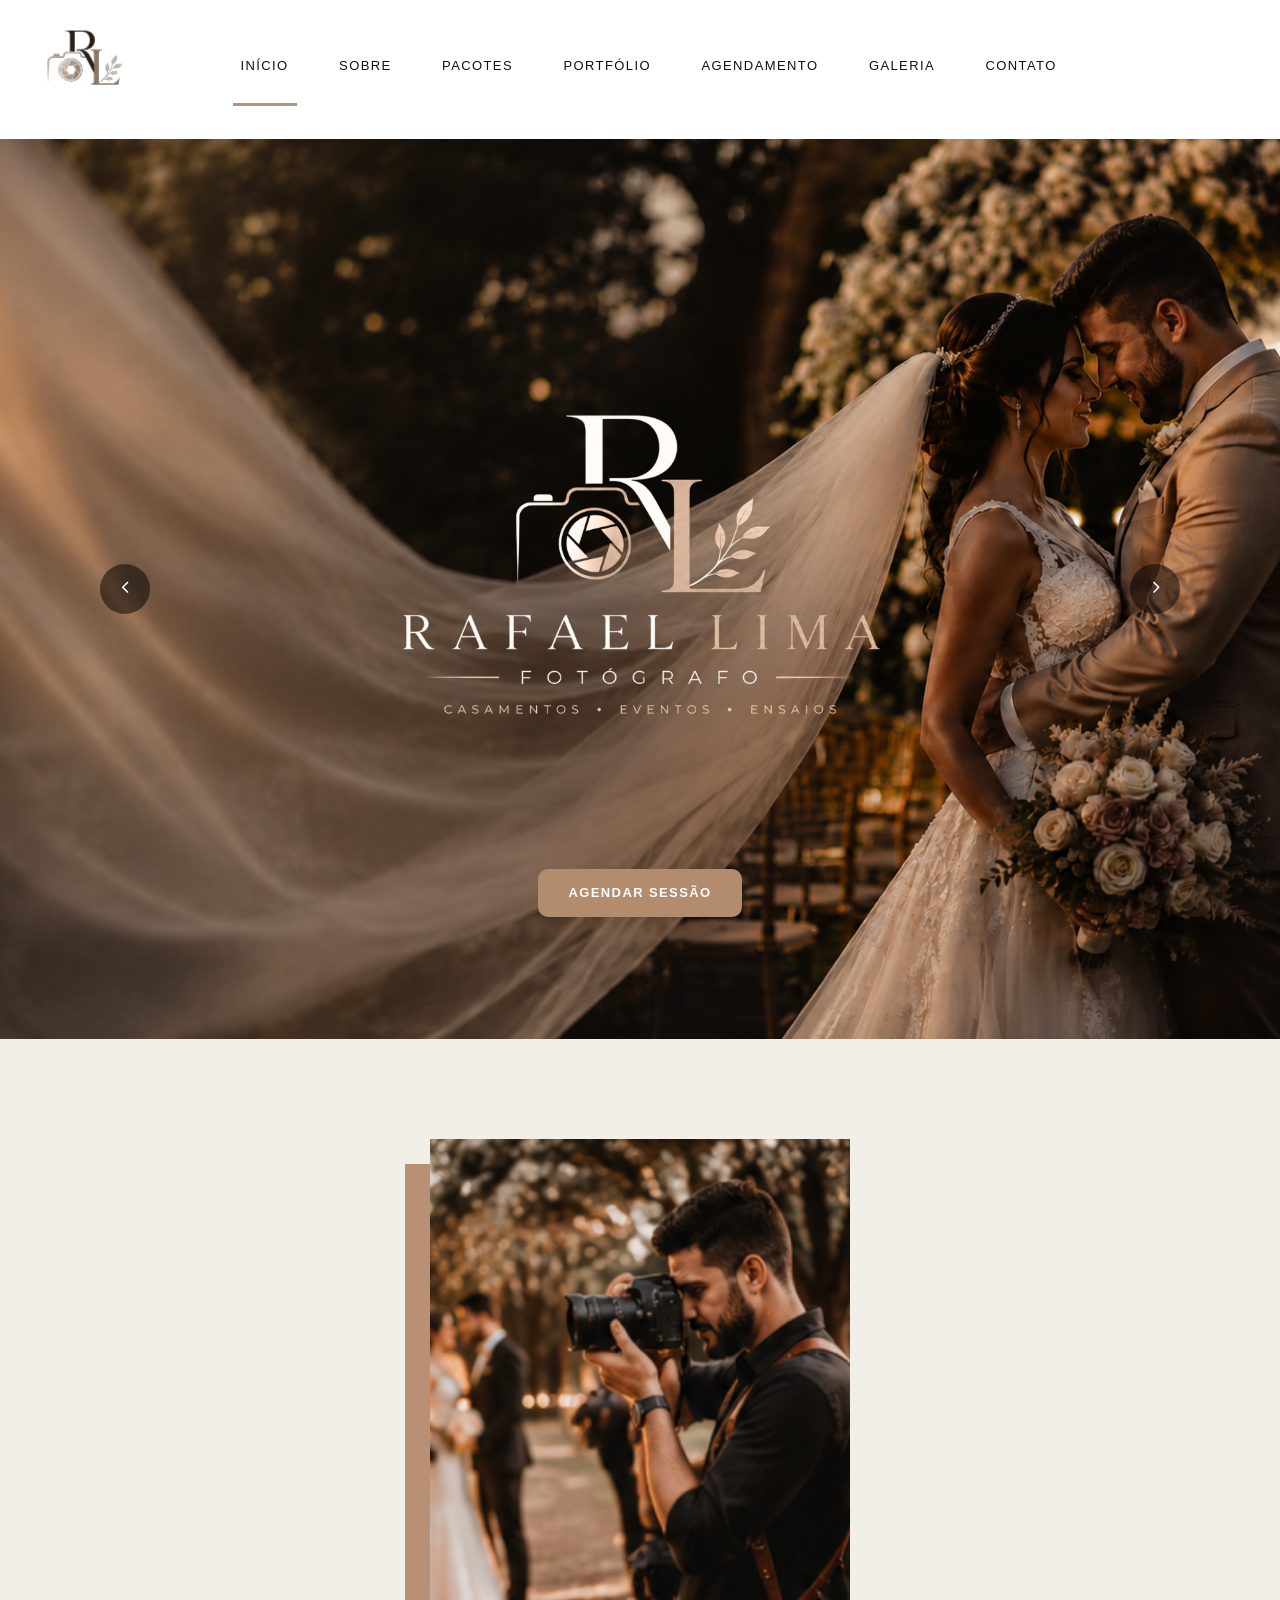
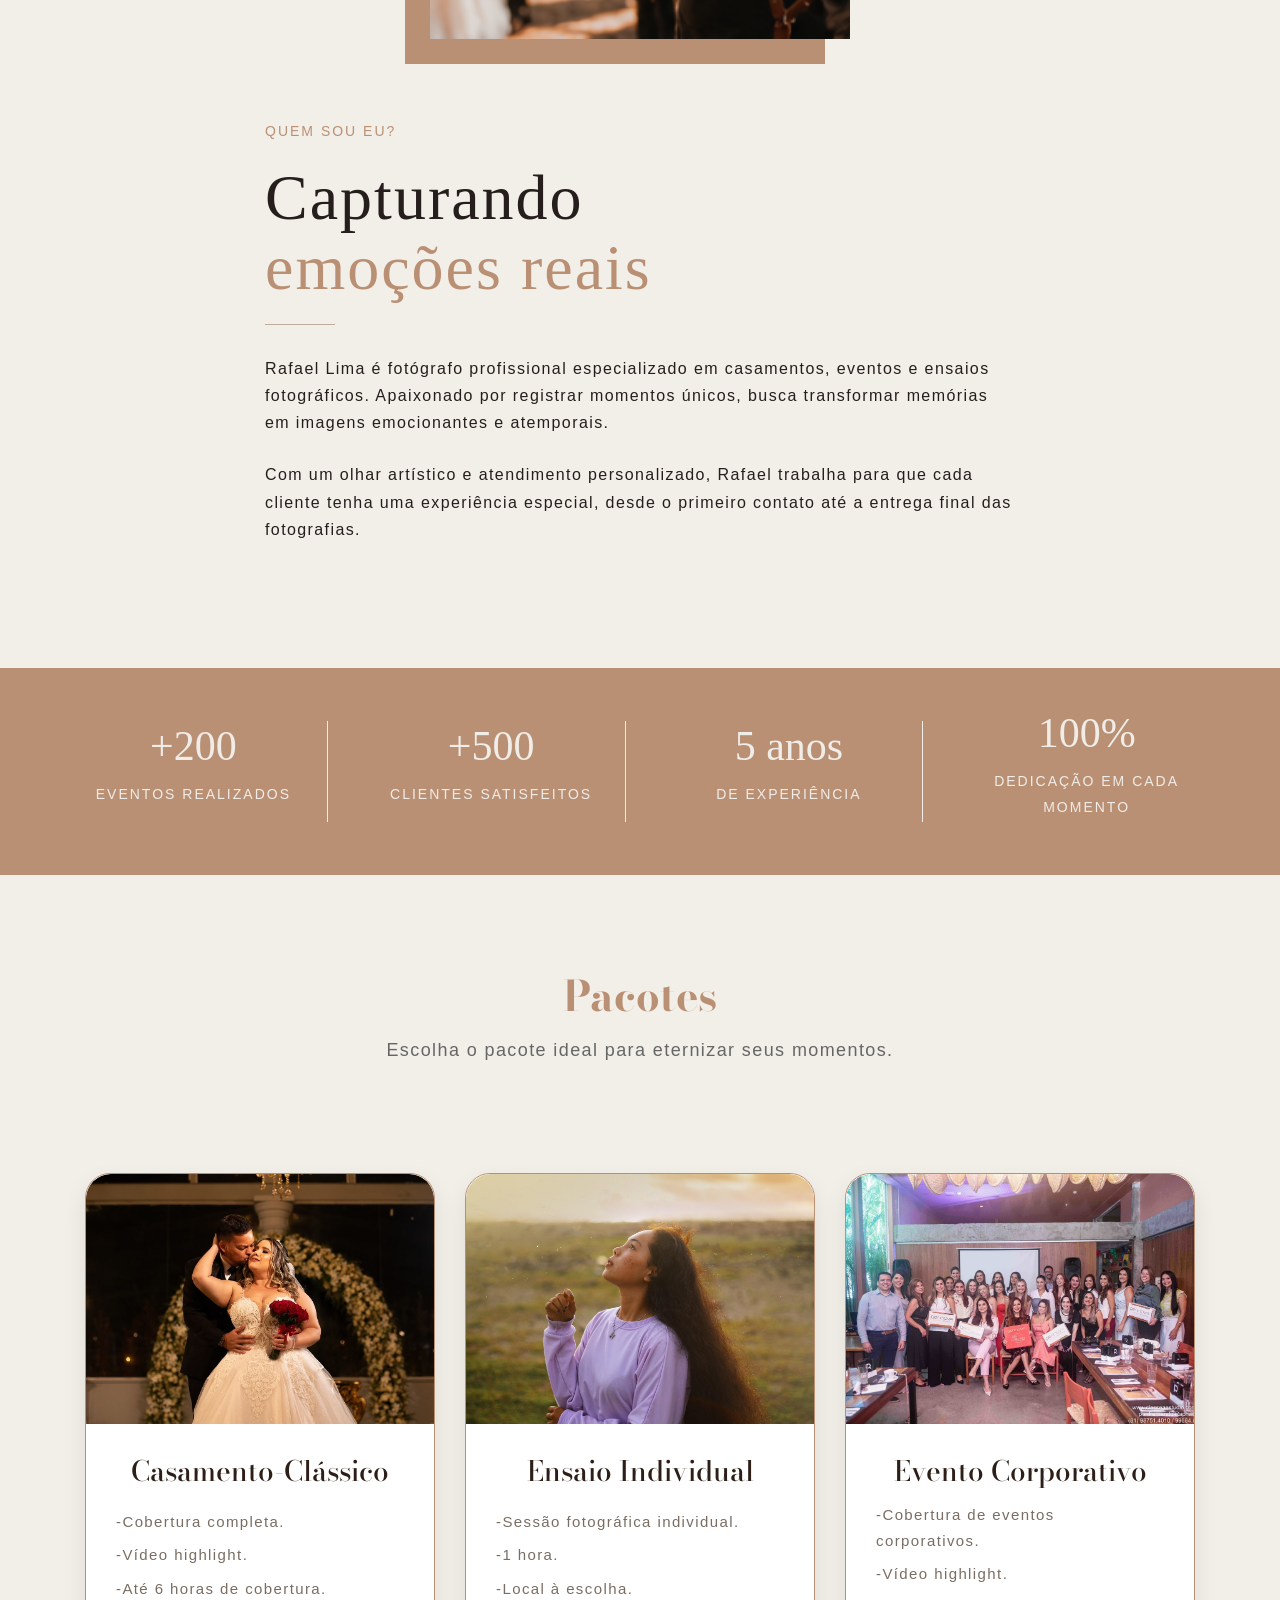
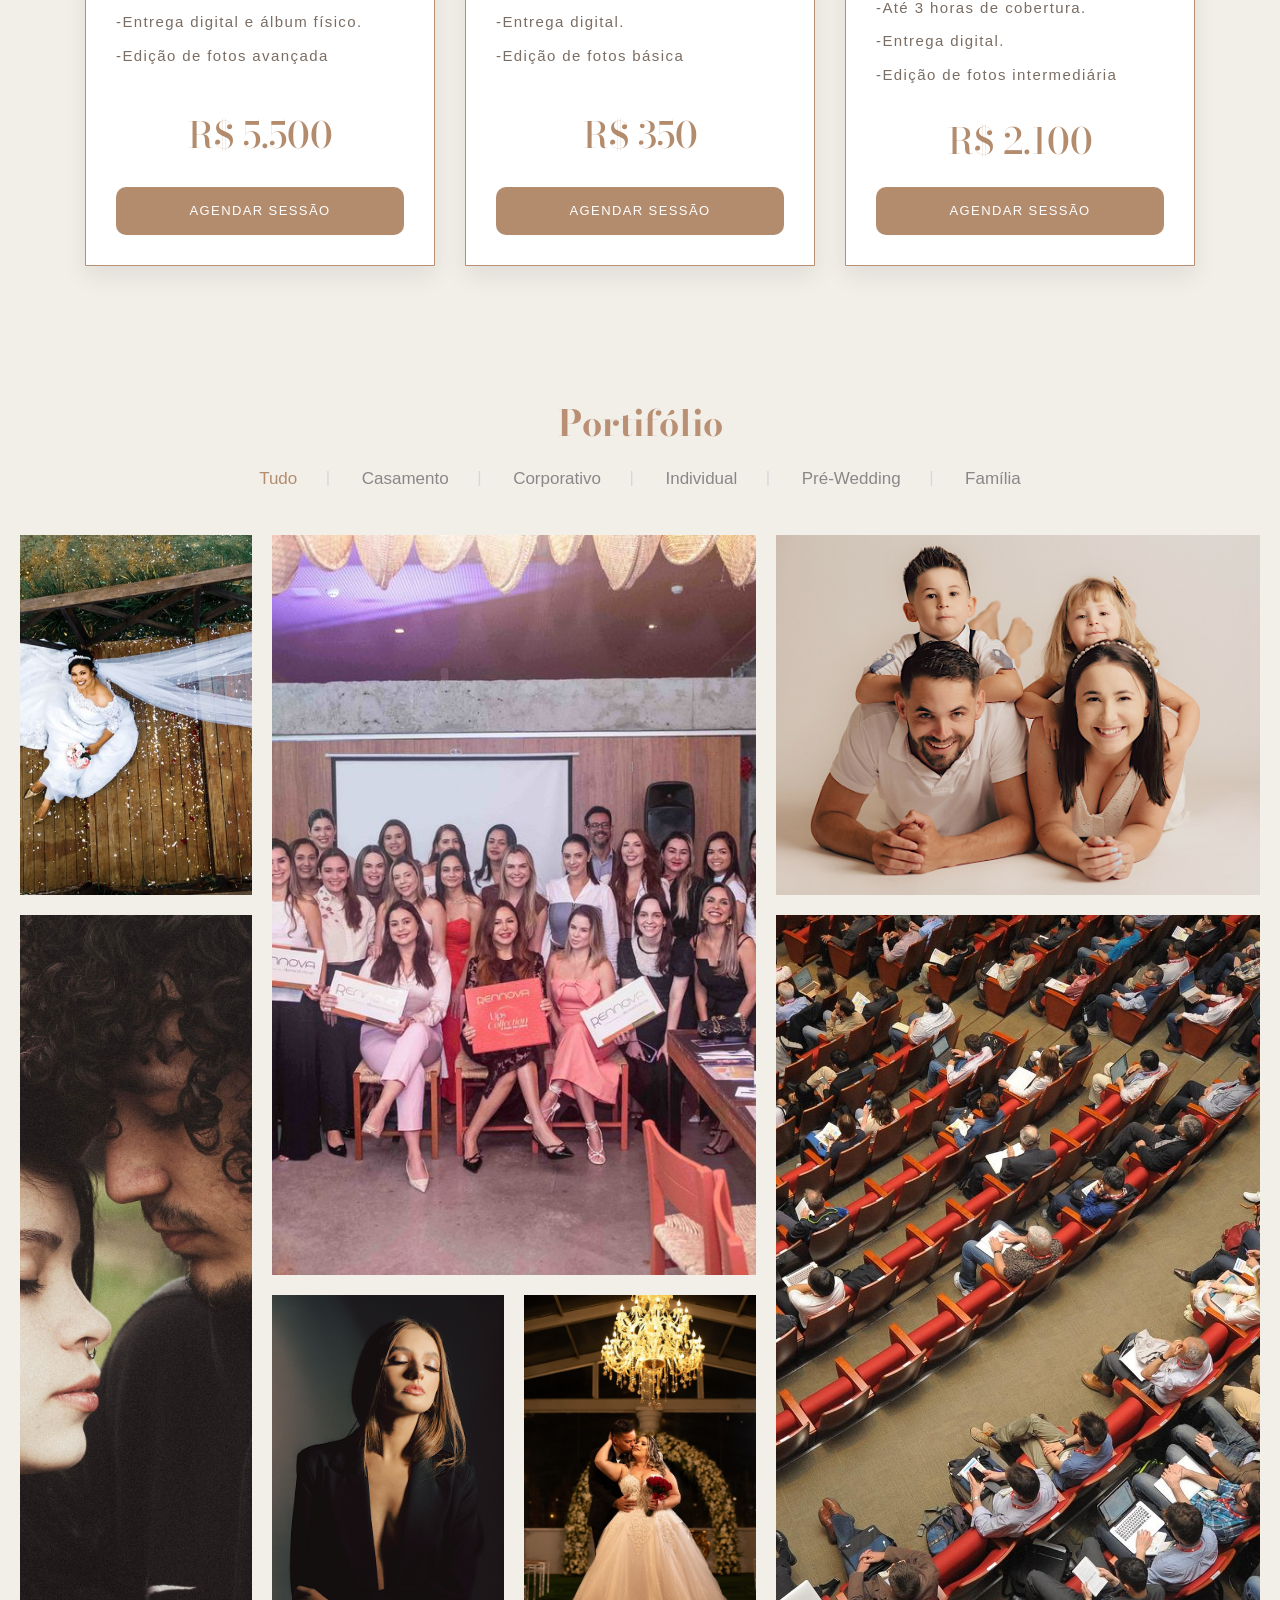
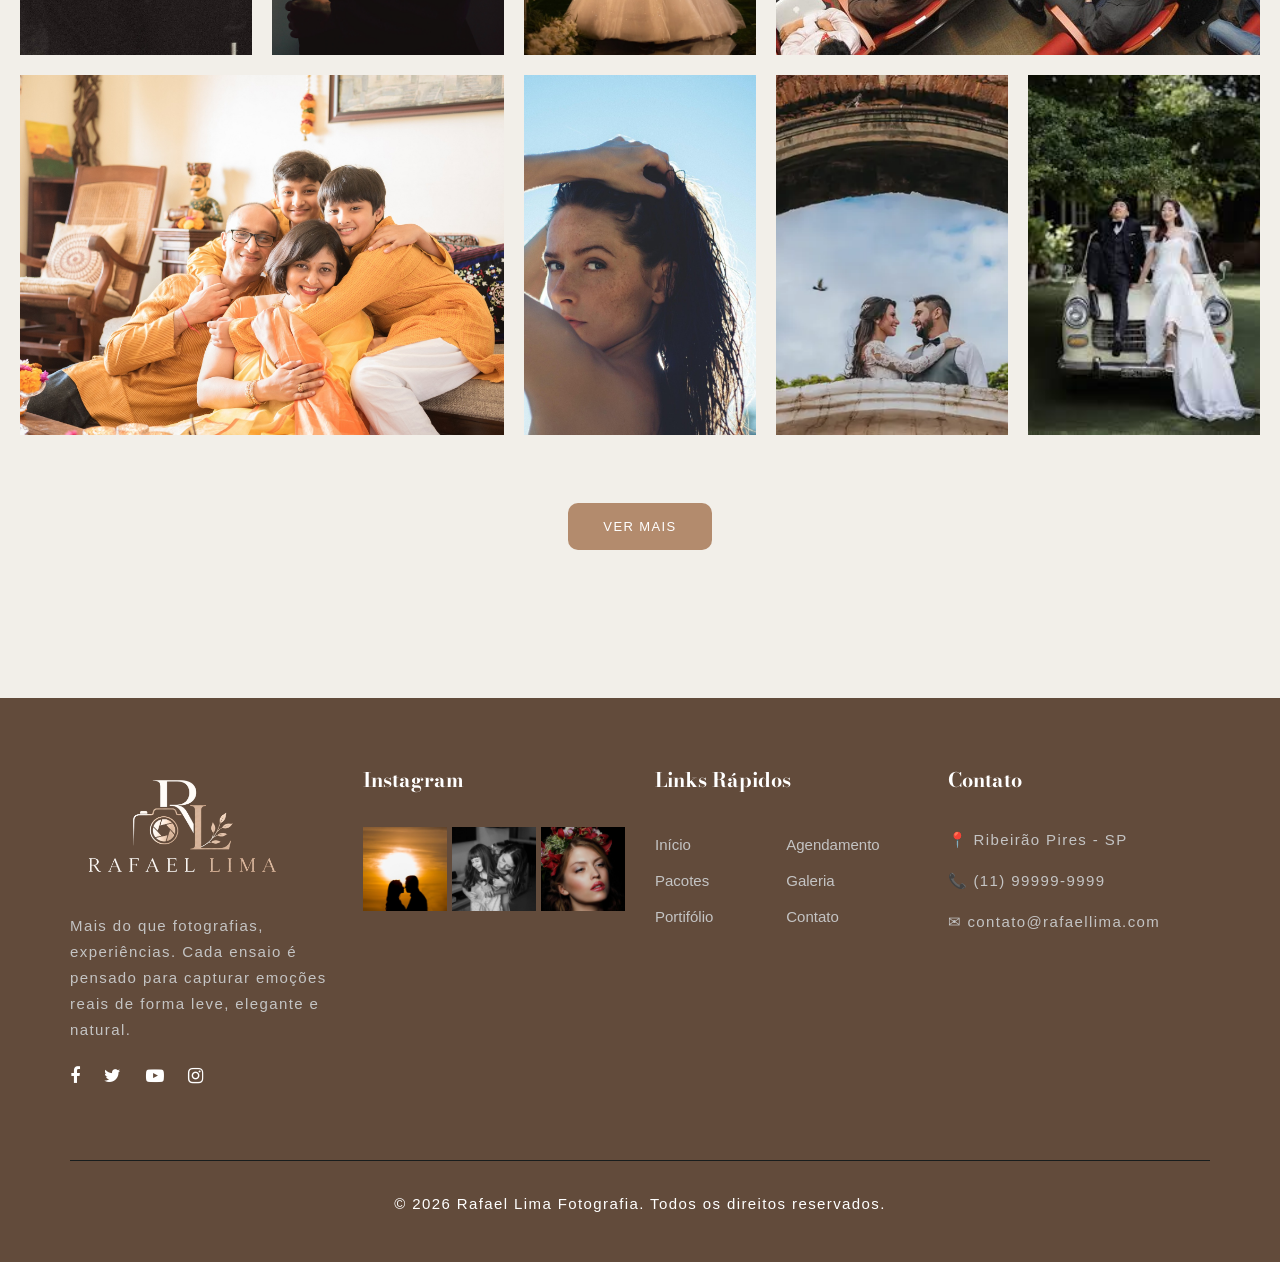
==== commit 741341ca: "a" ====
--- a/index.html
+++ b/index.html
@@ -48,7 +48,7 @@
                             <li class="active"><a href="./index.html">INÍCIO</a></li>
                             <li><a href="#sobre">SOBRE</a></li>
                             <li><a href="pacotes.html">PACOTES</a></li>
-                            <li><a href="./pricing.html">PORTFÓLIO</a></li>
+                            <li><a href="./portfolio.html">PORTFÓLIO</a></li>
                             <li><a href="agendamento.html">AGENDAMENTO</a></li>
                             <li><a href="./blog.html">GALERIA</a></li>
                             <li><a href="contato.html">CONTATO</a>
--- a/css/style.css
+++ b/css/style.css
@@ -1006,7 +1006,7 @@
 }
 
 .filter-controls ul li.active {
-	color: #009603;
+	color: #b38b6d;
 }
 
 .filter-controls ul li:after {
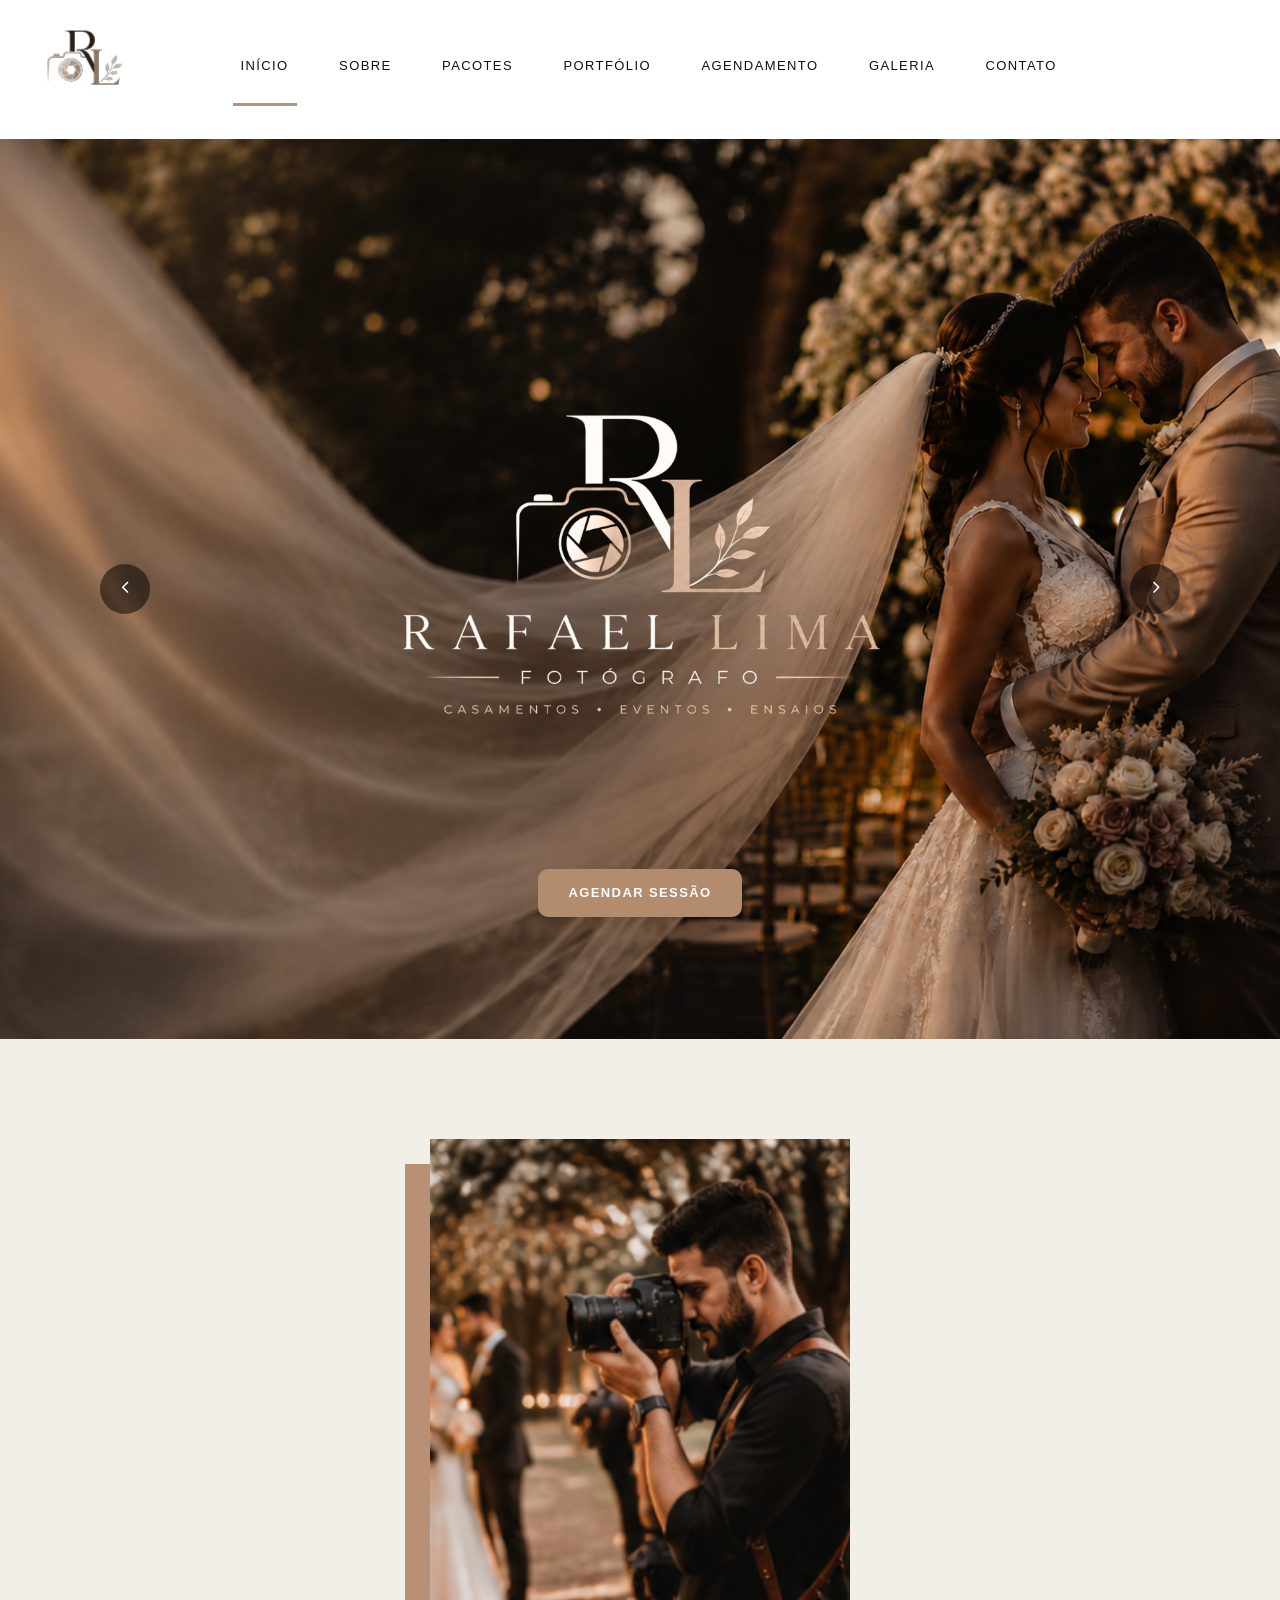
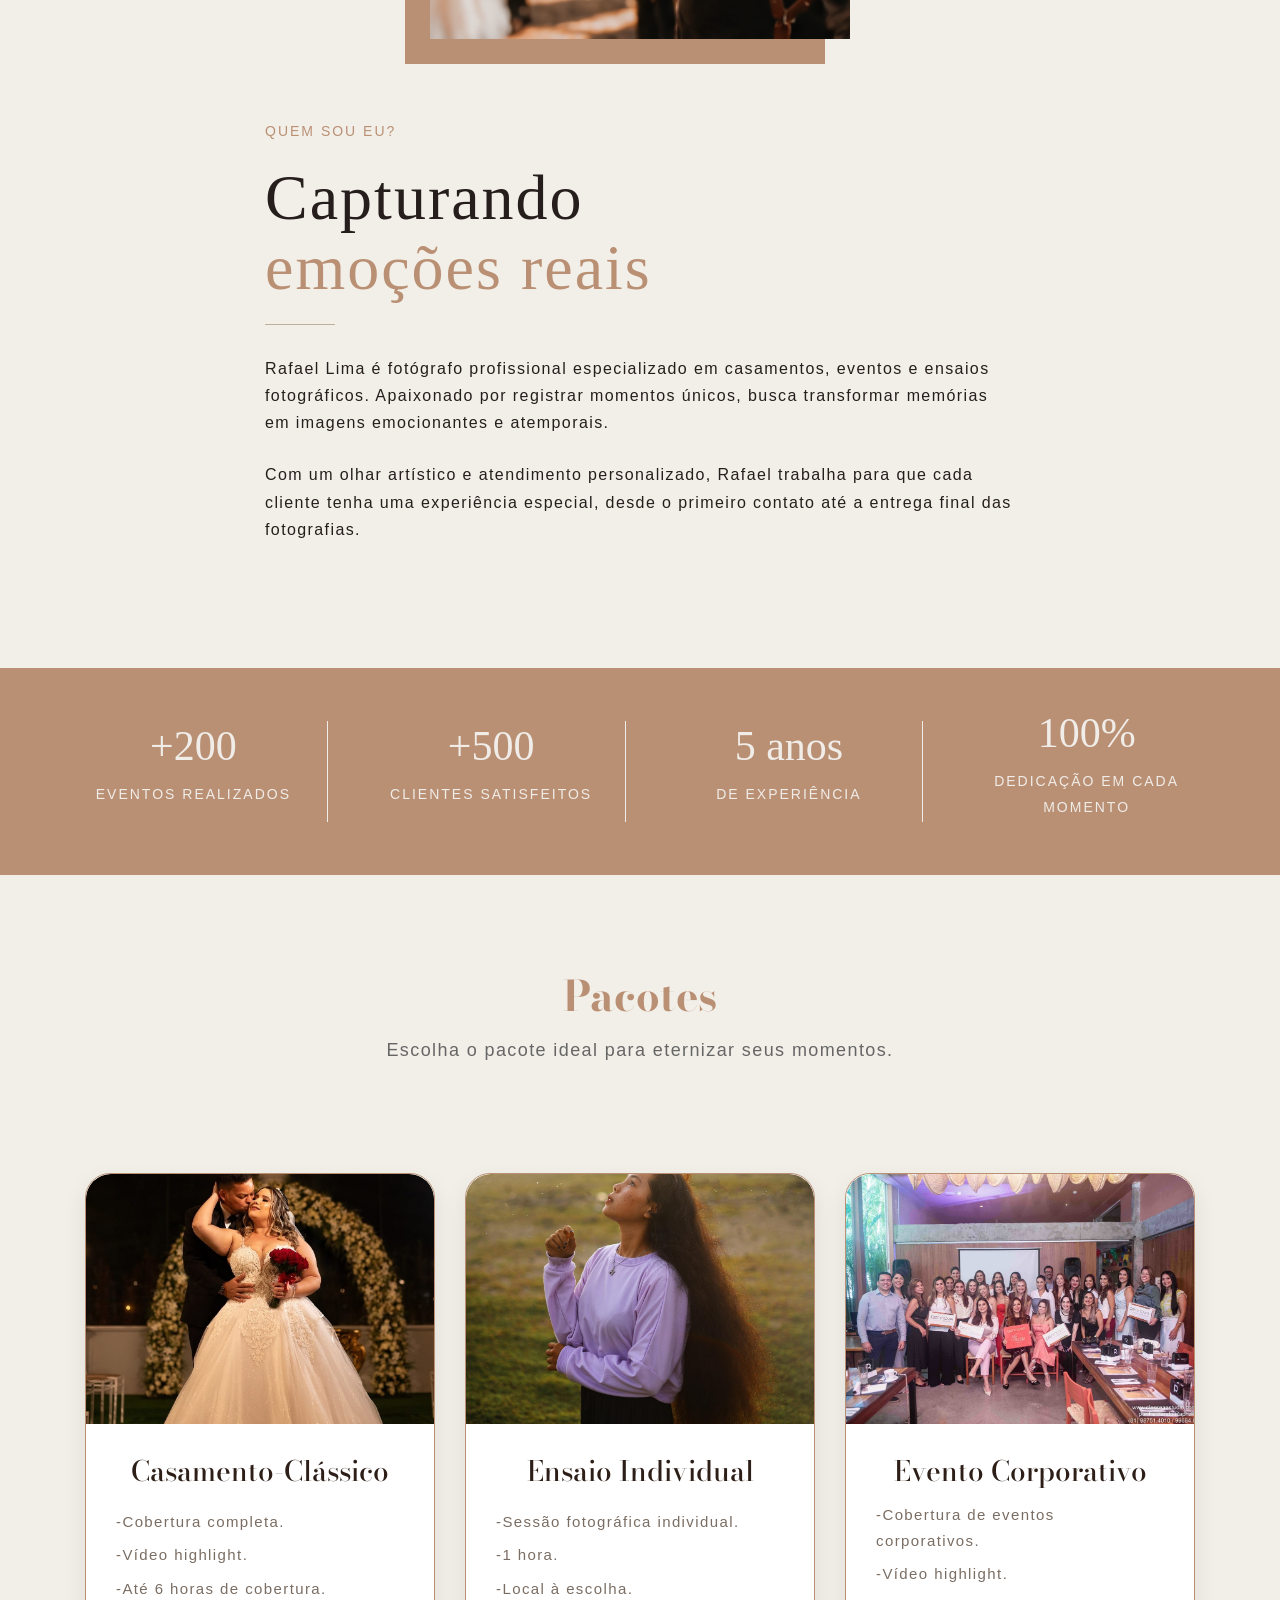
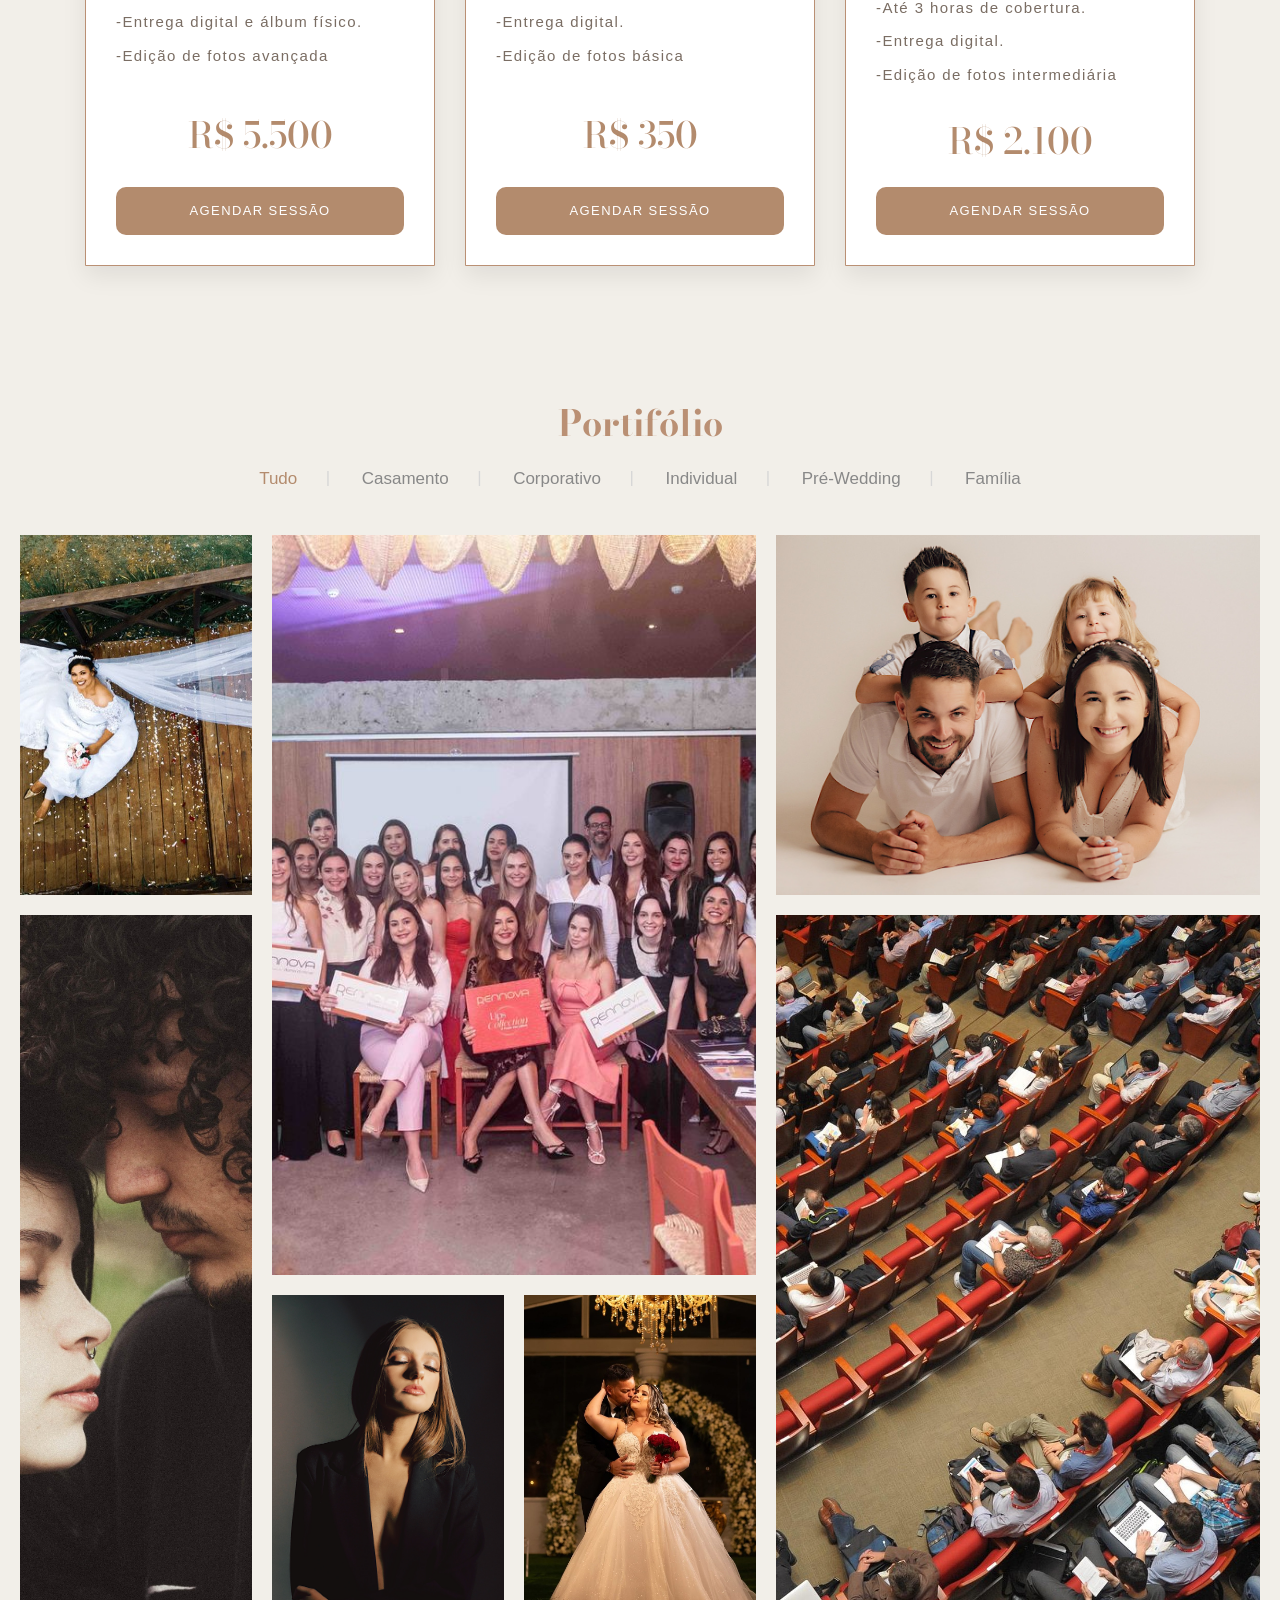
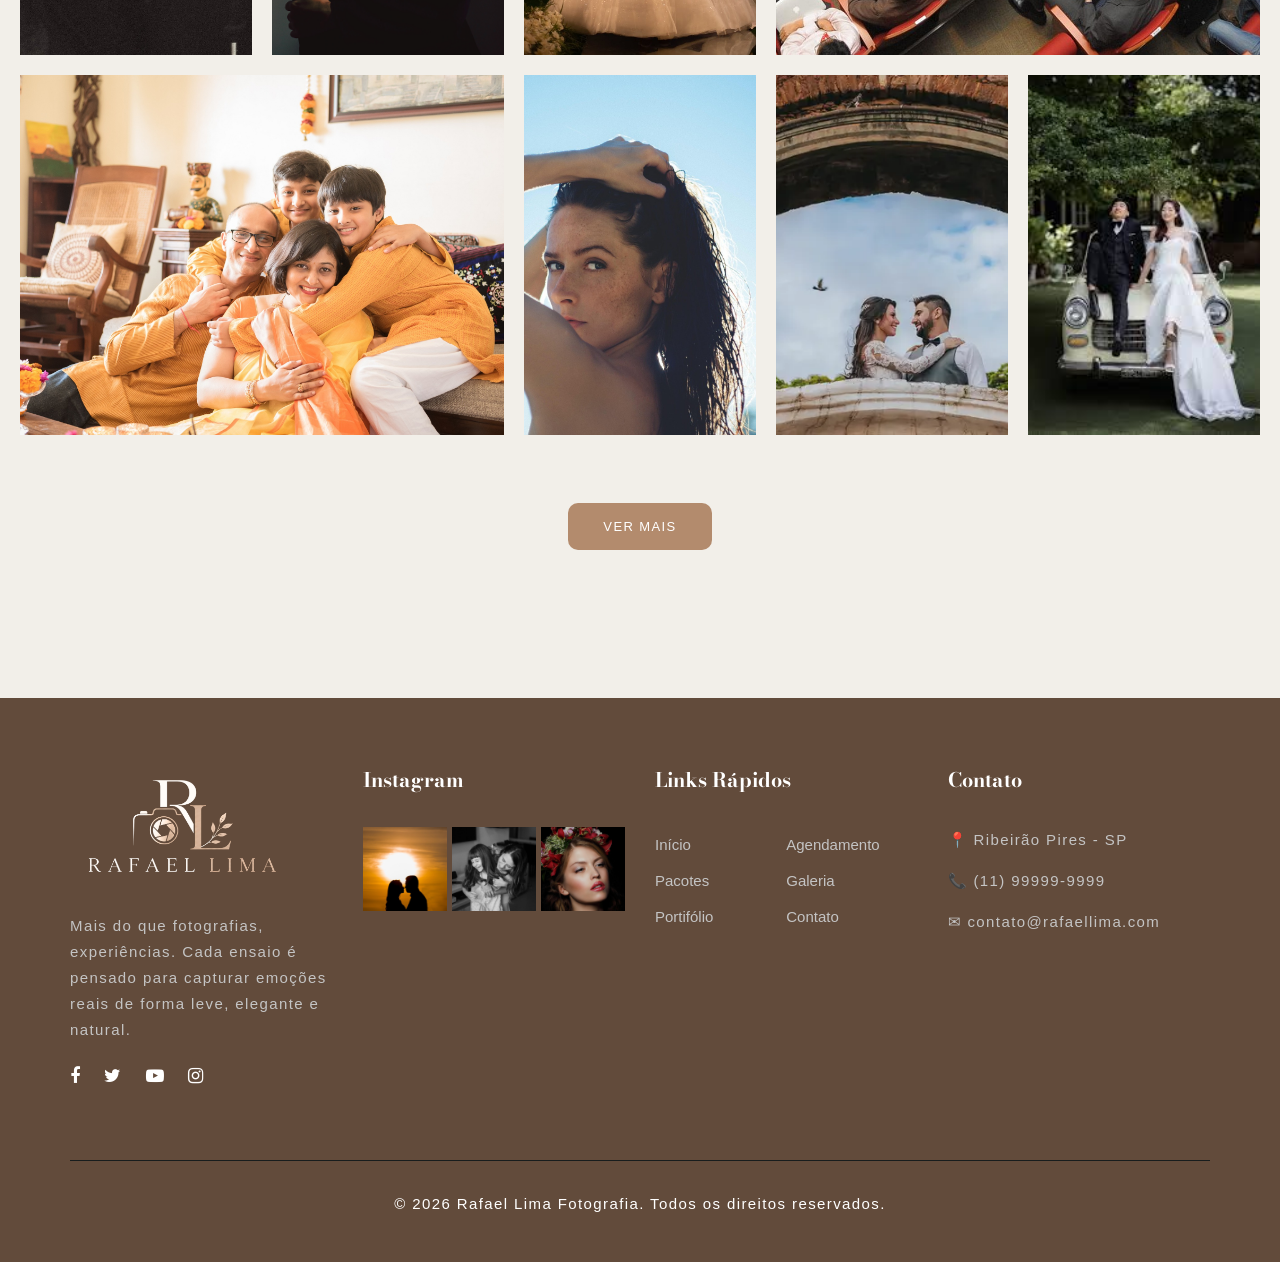
==== commit 661f9b59: "Finalização da pág. contato e criação do login e cadastro" ====
--- a/index.html
+++ b/index.html
@@ -51,7 +51,7 @@
                             <li><a href="./portfolio.html">PORTFÓLIO</a></li>
                             <li><a href="agendamento.html">AGENDAMENTO</a></li>
                             <li><a href="./blog.html">GALERIA</a></li>
-                            <li><a href="contato.html">CONTATO</a>
+                            <li><a href="contact.html">CONTATO</a>
                                 <ul class="dropdown">
                                     <li><a href="./gallery.html">Gallery</a></li>
                                     <li><a href="./portfolio-details.html">Portfolio Details</a></li>
--- a/css/style.css
+++ b/css/style.css
@@ -445,7 +445,6 @@
 	text-transform: none;
 	letter-spacing: 2px;
 	font-family: 'Poppins', sans-serif;
-
 	display: inline-block;
 	padding: 14px 30px 12px;
 	background: #009603;
@@ -2634,23 +2633,37 @@
   Contact
 -----------------------*/
 
-.map {
-	height: 635px;
-}
-
-.map iframe {
-	width: 100%;
+
+.bannercontato {
+    width: 100%;
+    max-width: 1584px;
+    height: auto;
+    display: block;
+    margin: 0 auto;
+}
+
+.contact-text .pcontato {
+	margin-bottom: 1%;
+	color: #715340;
+
 }
 
 .contact-text h3 {
-	color: #111111;
+	color: #715340;
 	font-weight: 700;
 	text-transform: none;
 	margin-bottom: 15px;
 }
 
+.contact-text hr {
+	color: #715340; 
+	border: 1px solid #99745d;
+	width: 50px;
+	margin-right: 100%;
+}
+
 .contact-text p {
-	color: #111111;
+	color: #35261d;
 	margin-bottom: 32px;
 }
 
@@ -2662,7 +2675,7 @@
 .contact-text .ct-item .ct-icon {
 	height: 80px;
 	width: 80px;
-	background: #009603;
+	background: #705340;
 	border-radius: 50%;
 	font-size: 40px;
 	line-height: 80px;
@@ -2679,14 +2692,14 @@
 
 .contact-text .ct-item .ct-text h5 {
 	font-size: 20px;
-	color: #111111;
+	color: #705340;
 	font-weight: 700;
 	text-transform: none;
 	margin-bottom: 10px;
 }
 
 .contact-text .ct-item .ct-text p {
-	color: #444444;
+	color: #705340;
 	margin-bottom: 0;
 }
 
@@ -2695,7 +2708,7 @@
 	display: inline-block;
 	margin-right: 30px;
 	font-size: 15px;
-	color: #444444;
+	color: #705340;
 	position: relative;
 }
 
@@ -2714,42 +2727,62 @@
 	display: none;
 }
 
+
+.iconContato {
+	 width: 20%;
+}
+
+/* Parte dos forms */
+
+.contact-form form {
+	background-color:#E8E1DA ;
+	border: 25px solid #E8E1DA;
+
+}
+
 .contact-form h3 {
-	color: #111111;
+	color: #715340;
 	font-weight: 700;
 	text-transform: none;
 	margin-bottom: 35px;
 }
 
 .contact-form form input {
+	
 	height: 50px;
 	width: 100%;
 	padding-left: 20px;
 	font-size: 14px;
-	color: #444444;
-	background: transparent;
+	color: #715340;
+	background: #F0ECE8;
 	margin-bottom: 30px;
-	border: 1px solid #e1e1e1;
+	border: 0.5px solid #A28979;
+}
+
+.contact-form form label {
+	color: #705340;
+	font-weight: bold;
+	
 }
 
 .contact-form form input::-webkit-input-placeholder {
-	color: #444444;
+	color: #715340;
 }
 
 .contact-form form input::-moz-placeholder {
-	color: #444444;
+	color: #715340;
 }
 
 .contact-form form input:-ms-input-placeholder {
-	color: #444444;
+	color: #715340;
 }
 
 .contact-form form input::-ms-input-placeholder {
-	color: #444444;
+	color: #715340;
 }
 
 .contact-form form input::placeholder {
-	color: #444444;
+	color: #715340;
 }
 
 .contact-form form textarea {
@@ -2758,11 +2791,10 @@
 	padding-top: 12px;
 	height: 100px;
 	font-size: 14px;
-	color: #444444;
-	background: transparent;
 	resize: none;
-	border: 1px solid #e1e1e1;
 	margin-bottom: 24px;
+	border-radius: 8px;
+	box-sizing: border-box;     
 }
 
 .contact-form form textarea::-webkit-input-placeholder {
@@ -2783,6 +2815,188 @@
 
 .contact-form form textarea::placeholder {
 	color: #444444;
+}
+
+.contact-form .botaocontato {  /*Botão contato*/
+font-size: 15px;
+    color: #ffffff;
+    text-transform: none;
+    letter-spacing: 2px;
+    font-family: 'Poppins';
+    display: block;
+    padding: 14px 160px 12px;
+    background: #705340;
+    border: none;
+    margin: 0 auto;
+}
+
+.contact-form .botaocontato:hover {
+	background:  #473021;
+	color: #ffffff;
+	-webkit-transition: all 0.9s;
+	-o-transition: all 0.9s;
+	transition: all 0.9s;
+}
+
+.contact-form .pcontato { /*legenda logo embaixo do botao*/
+	color: #4b362a;
+	margin-top: 10px;
+	text-align: center;
+	font-size: 15px;
+	
+}
+
+.form-row {
+    display: flex;
+    gap: 20px;
+}
+
+.form-group {
+    flex: 1;
+}
+
+.contact-form form select {
+    height: 50px;
+    width: 100%;
+    padding-left: 20px;
+    font-size: 14px;
+    color: #715340;
+    background: #F0ECE8;
+    margin-bottom: 30px;
+    border: 0.5px solid #A28979;
+    appearance: none;
+    -webkit-appearance: none;
+    -moz-appearance: none;
+
+    background-image: url("data:image/svg+xml,%3Csvg xmlns='http://www.w3.org/2000/svg' width='12' height='12' fill='%23715340' viewBox='0 0 16 16'%3E%3Cpath d='M1.5 5l6.5 6 6.5-6'/%3E%3C/svg%3E");
+    background-repeat: no-repeat;
+    background-position: right 15px center;
+}
+
+/* textarea */
+.contact-form form textarea {
+    width: 100%;
+    height: 120px;
+    padding: 15px 20px;
+    background: #F0ECE8;
+    color: #715340;
+    border: 0.5px solid #A28979;
+    resize: none;
+    margin-bottom: 25px;
+    box-sizing: border-box;
+}
+
+/* responsivo */
+@media (max-width: 768px) {
+    .form-row {
+        flex-direction: column;
+        gap: 0;
+    }
+}
+
+
+/*parte das perguntas*/
+
+.perguntas {
+    width: 100%;
+    background: #E8E1DA;
+    padding: 100px 0;
+    margin-top: 120px;
+}
+
+.faq-container {
+    max-width: 1200px;
+    margin: 0 auto;
+    padding: 0 20px;
+}
+
+.perguntas h3 {
+    text-align: center;
+    color: #705340;
+    margin-bottom: 15px;
+}
+
+.perguntas hr {
+    width: 60px;
+    border: 1px solid #99745d;
+    margin: 0 auto 50px;
+}
+
+.faq-grid {
+    display: grid;
+    grid-template-columns: repeat(2, 1fr);
+    gap: 30px;
+}
+
+
+.faq-item {
+    margin-bottom: 15px;
+}
+
+.faq-item :hover {
+	background:  #d1c5b9;
+	color:  #4b362a;
+	-webkit-transition: all 0.9s;
+	-o-transition: all 0.9s;
+	transition: all 0.9s;
+}
+
+.faq-item details {
+    background: #F0ECE8;
+}
+
+.faq-item summary {
+    list-style: none;
+    cursor: pointer;
+    padding: 18px 20px;
+    color:  #4b362a;
+    font-family: 'Poppins';
+    font-size: 14px;
+    position: relative;
+}
+
+.faq-item summary::-webkit-details-marker {
+    display: none;
+}
+
+/* ícone + */
+.faq-item summary::after {
+    content: "+";
+    position: absolute;
+    right: 20px;
+    font-size: 20px;
+    font-weight: bold;
+}
+
+/* ícone - quando aberto */
+.faq-item details[open] summary::after {
+    content: "−";
+}
+
+.faq-item p {
+    padding: 0 20px 20px;
+    color: #4b362a;
+    line-height: 1.6;
+}
+
+.faq-item p {
+    max-height: 0;
+    overflow: hidden;
+    transition: max-height 0.4s ease;
+    padding: 0 20px;
+}
+
+.faq-item details[open] p {
+    max-height: 200px;
+    padding: 0 20px 20px;
+}
+
+@media (max-width: 768px) {
+
+    .faq-grid {
+        grid-template-columns: 1fr;
+    }
+
 }
 
 /*--------------------------------- Responsive Media Quaries -----------------------------*/
@@ -3418,3 +3632,290 @@
         opacity: 1;
     }
 }
+
+
+
+/*---------------------------------- PARTE LOGIN ----------------------------------*/
+
+.paidetodos {
+	  margin:0;
+    padding:0;
+    box-sizing:border-box;
+    font-family: Arial, Helvetica, sans-serif;
+	min-height:100vh;
+    display:flex;
+    justify-content:center;
+    align-items:center;
+}
+
+.login-box{
+    width:550px;
+	background-color: #f0ece8;;
+    border:1.5px solid #c79d7b;
+    border-radius:30px;
+    padding:80px 80px 60px;
+    position:relative;
+}
+
+.icon-top{
+    width:70px;
+    height:70px;
+    background:#7b5a43;
+    border-radius:50%;
+    display:flex;
+    justify-content:center;
+    align-items:center;
+    margin:0 auto 15px;
+}
+
+.icon-top i{
+    color:white;
+    font-size:30px;
+}
+
+.login {
+    text-align:center;
+    color:#7b5a43;
+    font-size:24px;
+    letter-spacing:2px;
+    margin-bottom:35px;
+}
+
+label{
+    display:block;
+    color:#7b5a43;
+    font-weight:bold;
+    margin-bottom:8px;
+    font-size:14px;
+    letter-spacing:1px;
+}
+
+.input-group{
+    position:relative;
+    margin-bottom:20px;
+}
+
+.input-group i{
+    position:absolute;
+    left:15px;
+    top:50%;
+    transform:translateY(-50%);
+    color:#7b5a43;
+}
+
+.input-group input{
+    width:100%;
+    height:45px;
+    padding-left:42px;
+    border:1px solid #c8b2a1;
+    border-radius:4px;
+    background:#fff;
+    outline:none;
+}
+
+.input-group input::placeholder{
+    color:#b3a7a0;
+    font-size:12px;
+}
+
+.options{
+    display:flex;
+    justify-content:space-between;
+    align-items:center;
+    margin:10px 0 35px;
+    font-size:12px;
+}
+
+.remember{
+    display:flex;
+    align-items:center;
+    gap:8px;
+    font-weight:normal;
+}
+
+.remember input{
+    width:15px;
+    height:15px;
+}
+
+.options a{
+    text-decoration:none;
+    color:#7b5a43;
+}
+
+button{
+    width:100%;
+    height:50px;
+    background:#7b5a43;
+    color:white;
+    border:none;
+    border-radius:4px;
+    font-size:16px;
+    letter-spacing:1px;
+    cursor:pointer;
+}
+
+button:hover{
+    opacity:.9;
+}
+
+a {
+	text-decoration: none;
+	color: #fff;
+}
+
+.divider{
+    margin:30px 0 15px;
+    position:relative;
+    text-align:center;
+}
+
+.divider::before{
+    content:"";
+    position:absolute;
+    width:100%;
+    height:1px;
+    background:#c8b2a1;
+    left:0;
+    top:50%;
+}
+
+.divider span{
+    background:#f6f3f1;
+    padding:0 12px;
+    position:relative;
+    color:#7b5a43;
+    font-size:14px;
+}
+
+.register{
+    text-align:center;
+    font-size:13px;
+    color:#7b5a43;
+}
+
+.register a{
+    color:#4f392b;
+    font-weight:bold;
+    text-decoration:none;
+}
+
+/*----------------------------------Começo Cadastroooooo uhuuuuu------------------------------------*/
+
+.paginacadastro {
+	margin-top: 50px;
+	margin-bottom: 50px;
+    width:100%;
+    display:flex;
+    justify-content:center;
+    padding:40px 20px;
+}
+
+
+.register-box{
+   background:#f0ece8;
+    border:1.5px solid #c69b79;
+    border-radius:32px;
+    padding:90px 100px 30px;
+    position:relative;
+}
+
+.icon-topcadast{
+	margin-top: 20px;
+    width:64px;
+    height:64px;
+    border-radius:50%;
+    background:#7f5d47;
+    display:flex;
+    justify-content:center;
+    align-items:center;
+    position:absolute;
+    left:50%;
+    top:15px;
+    transform:translateX(-50%);
+}
+
+.icon-topcadast i{
+    color:white;
+    font-size:28px;
+}
+
+.cadastro{
+    text-align:center;
+    color:#7f5d47;
+    font-size:18px;
+    letter-spacing:2px;
+    margin-bottom:40px;
+	margin-top: 20px;
+    font-weight:700;
+}
+
+label{
+    display:block;
+    margin-bottom:10px;
+	margin-top: 15px;
+    color:#7f4747;
+    font-weight:700;
+    font-size:14px;
+    letter-spacing:1px;
+}
+
+.input-groupcadast{
+    position:relative;
+}
+
+.input-groupcadast i{
+ position:absolute;
+    left:10px;
+    top:50%;
+    transform:translateY(-50%);
+    color:#7f5d47;
+    font-size:18px;
+    z-index:2;
+}
+
+.input-groupcadast input{ 
+    height:44px;
+    border:1px solid #ccb6a7;
+    border-radius:4px; 
+    background:#faf8f6;
+    padding-left: 100px;
+    outline:none;
+    color:#7f5d47;
+}
+
+.input-groupcadast input::placeholder{
+    color:#a89488;
+	font-size: 12px; ;
+	
+}
+
+.botaocadastro {
+    width:70%;
+    height:42px;
+    display:block;
+    margin:22px auto 18px;
+    border:none;
+    border-radius:4px;
+    background:#7f5d47;
+    color:white;
+    font-size:16px;
+    letter-spacing:2px;
+    cursor:pointer;
+}
+
+.botaocadastro:hover{
+    opacity:0.9;
+}
+
+.login-link{
+    text-align:center;
+    font-size:12px;
+    color:#8f7a6b;
+}
+
+.login-link a{
+    color:#4a3527;
+    font-weight:bold;
+    text-decoration:none;
+}
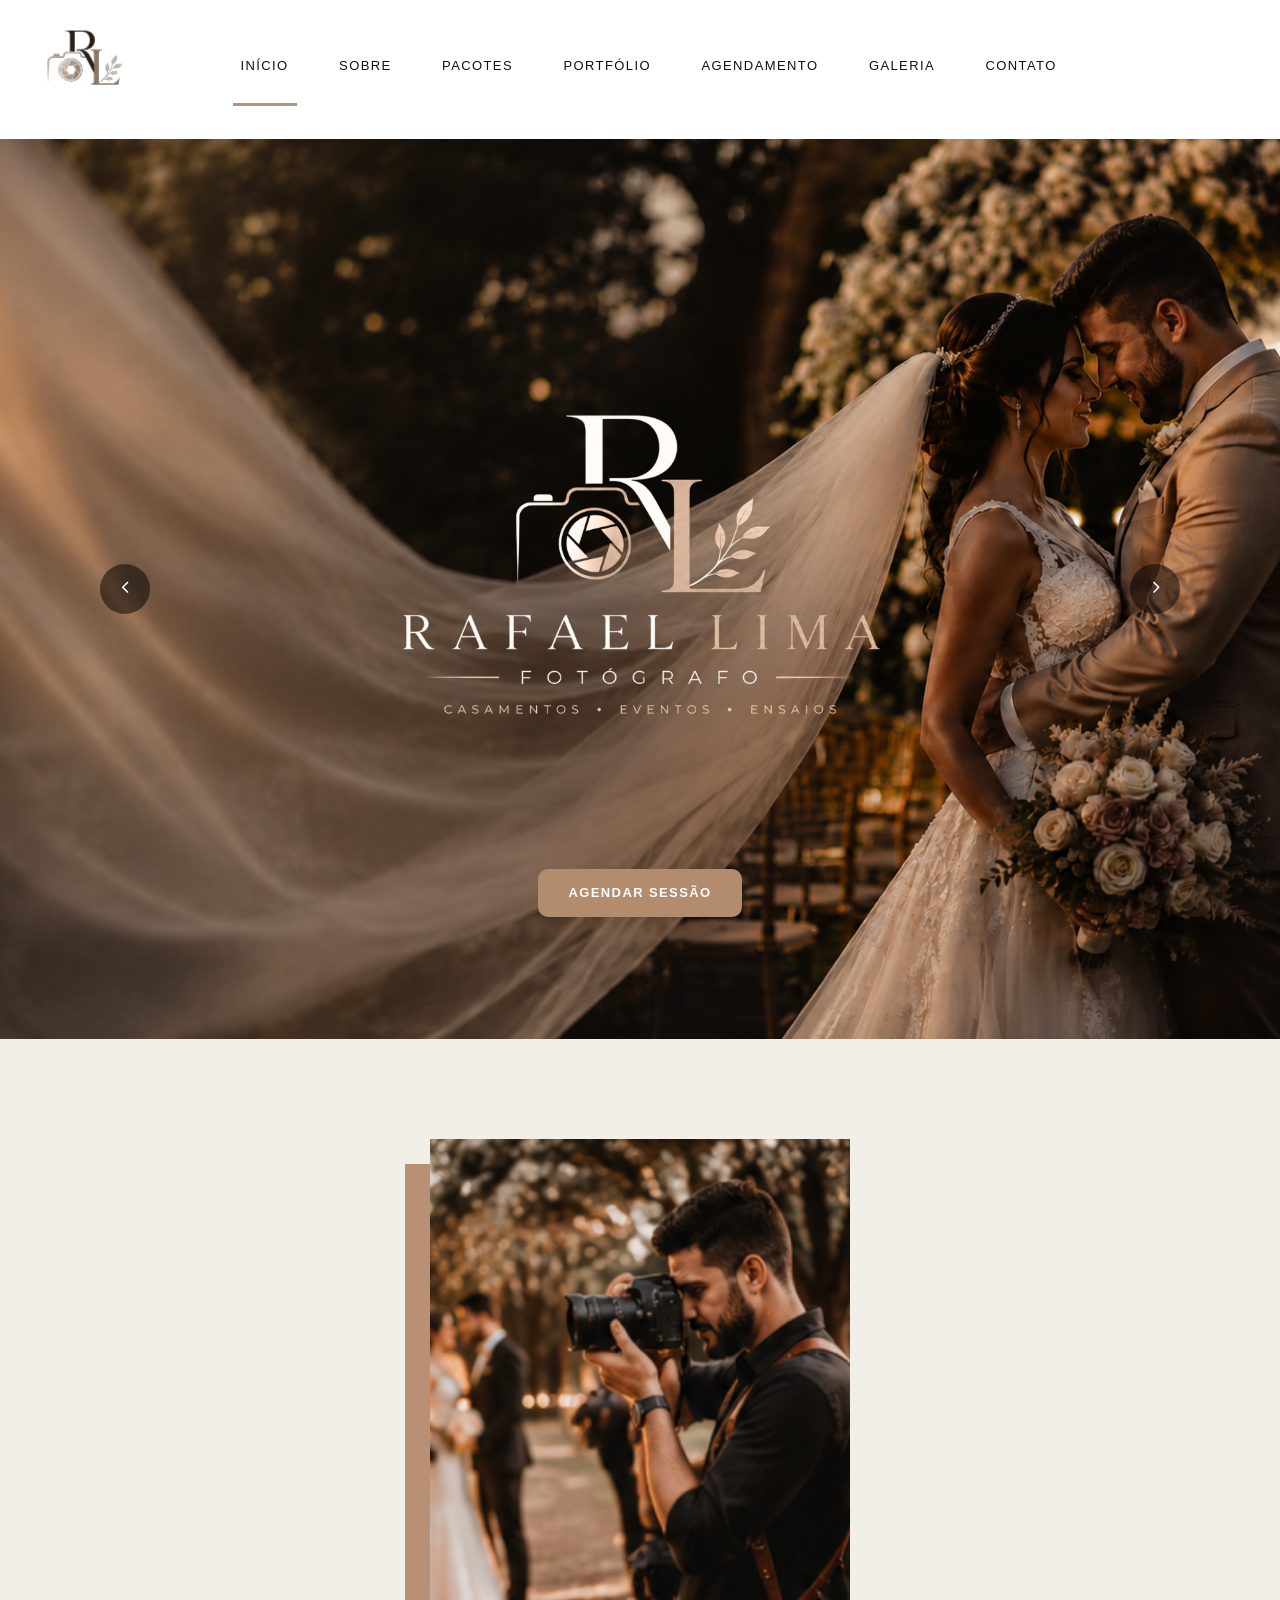
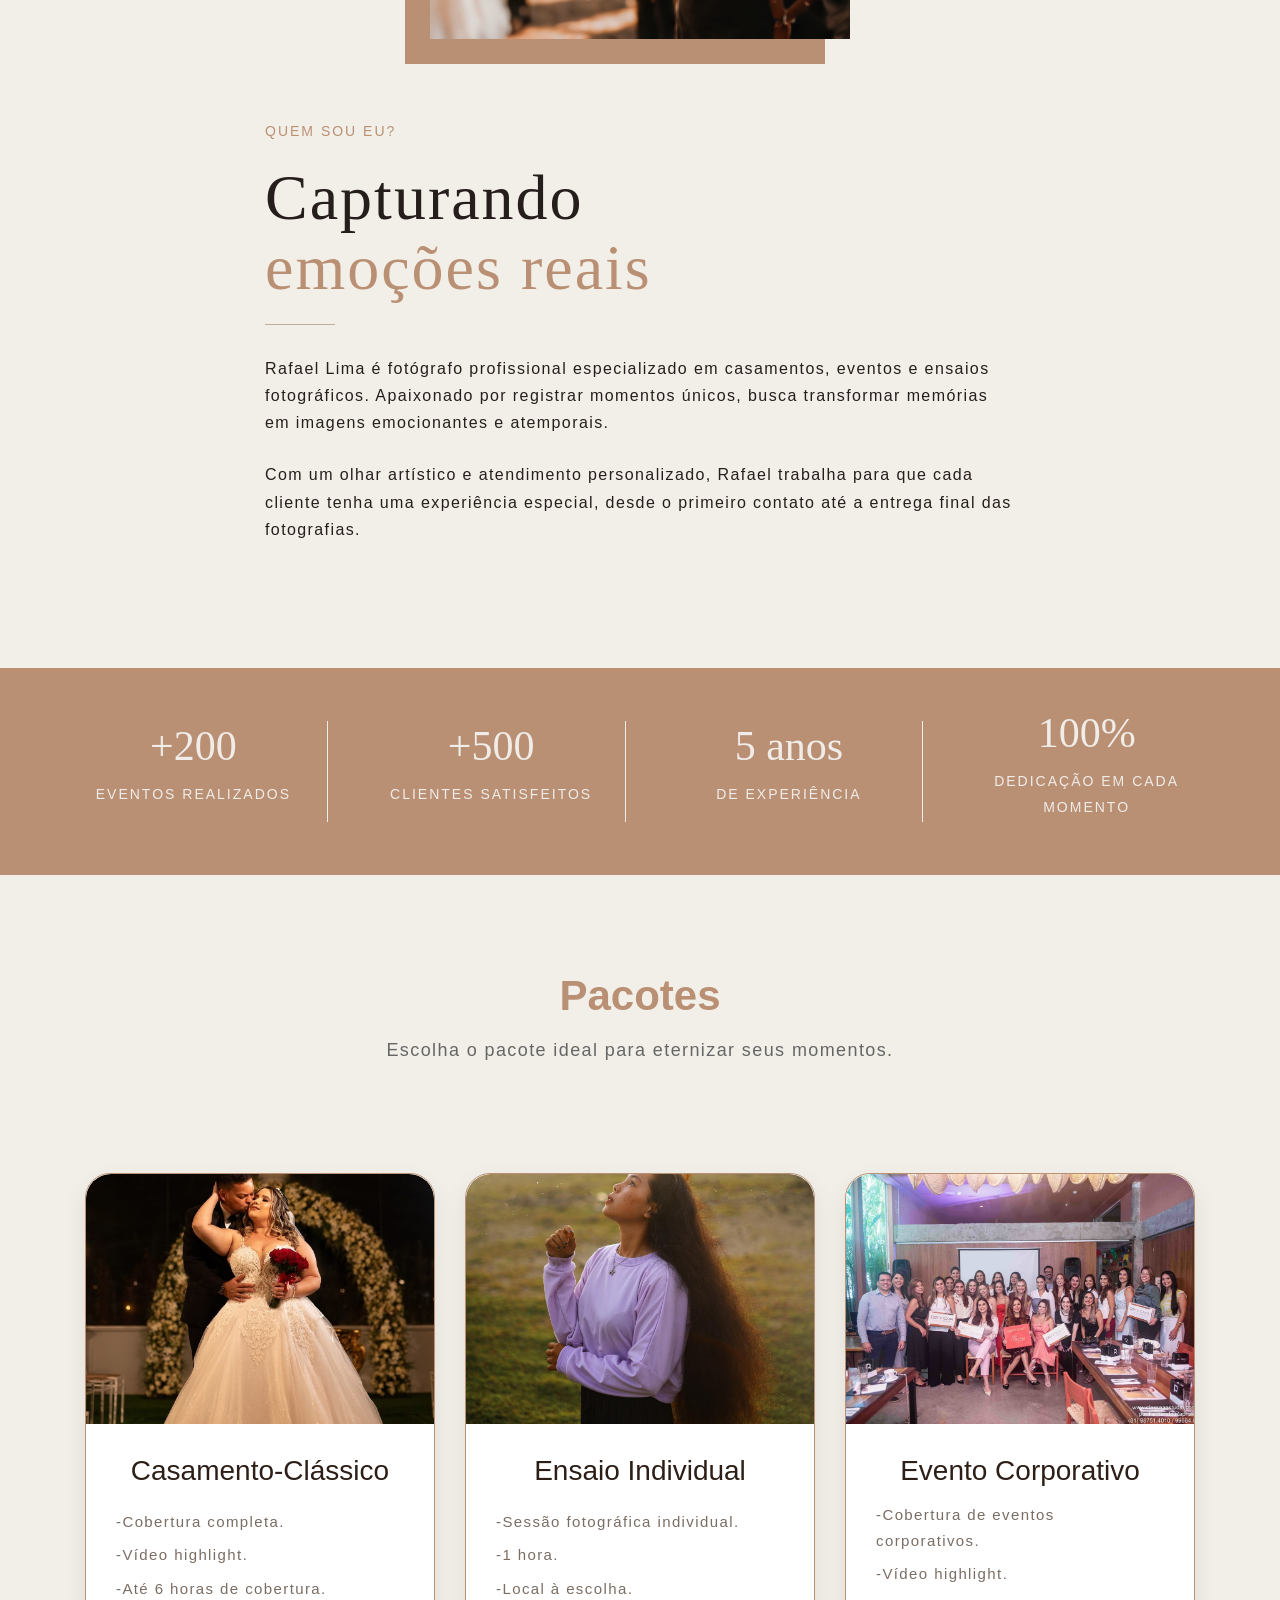
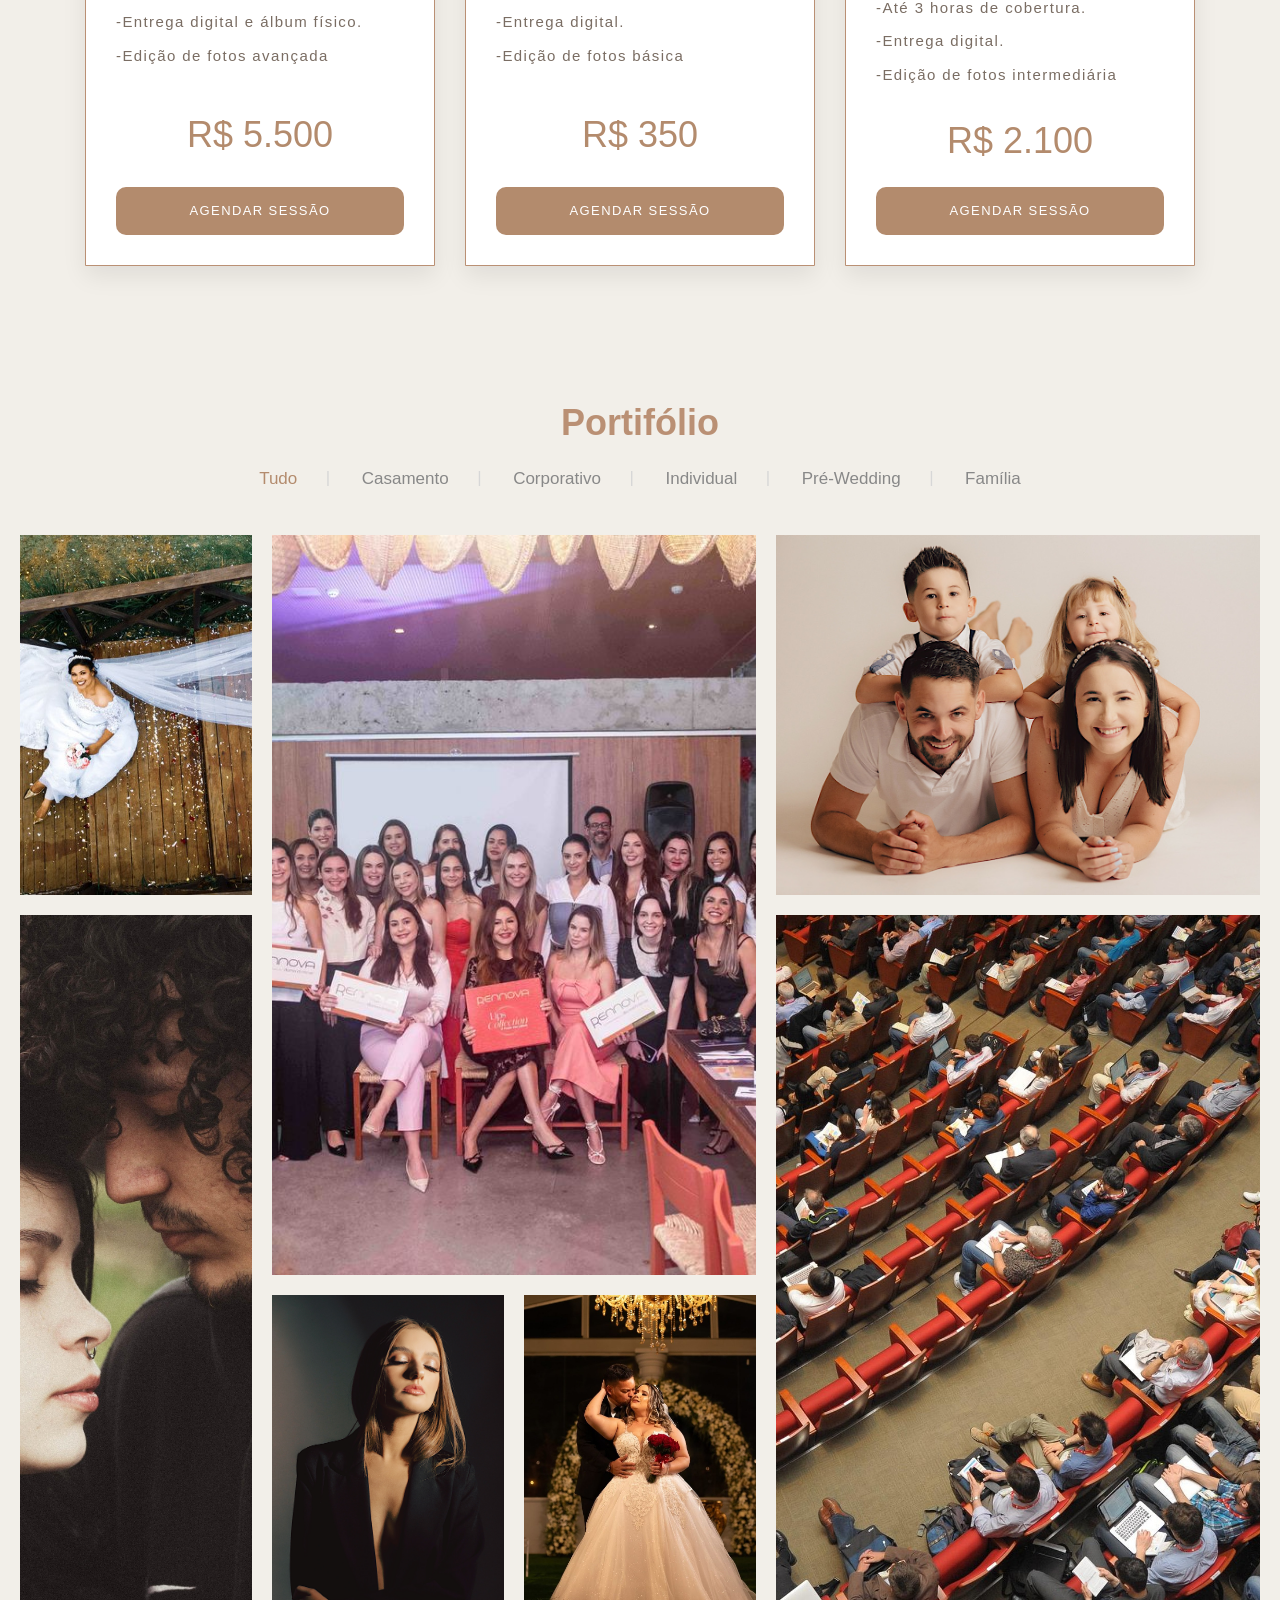
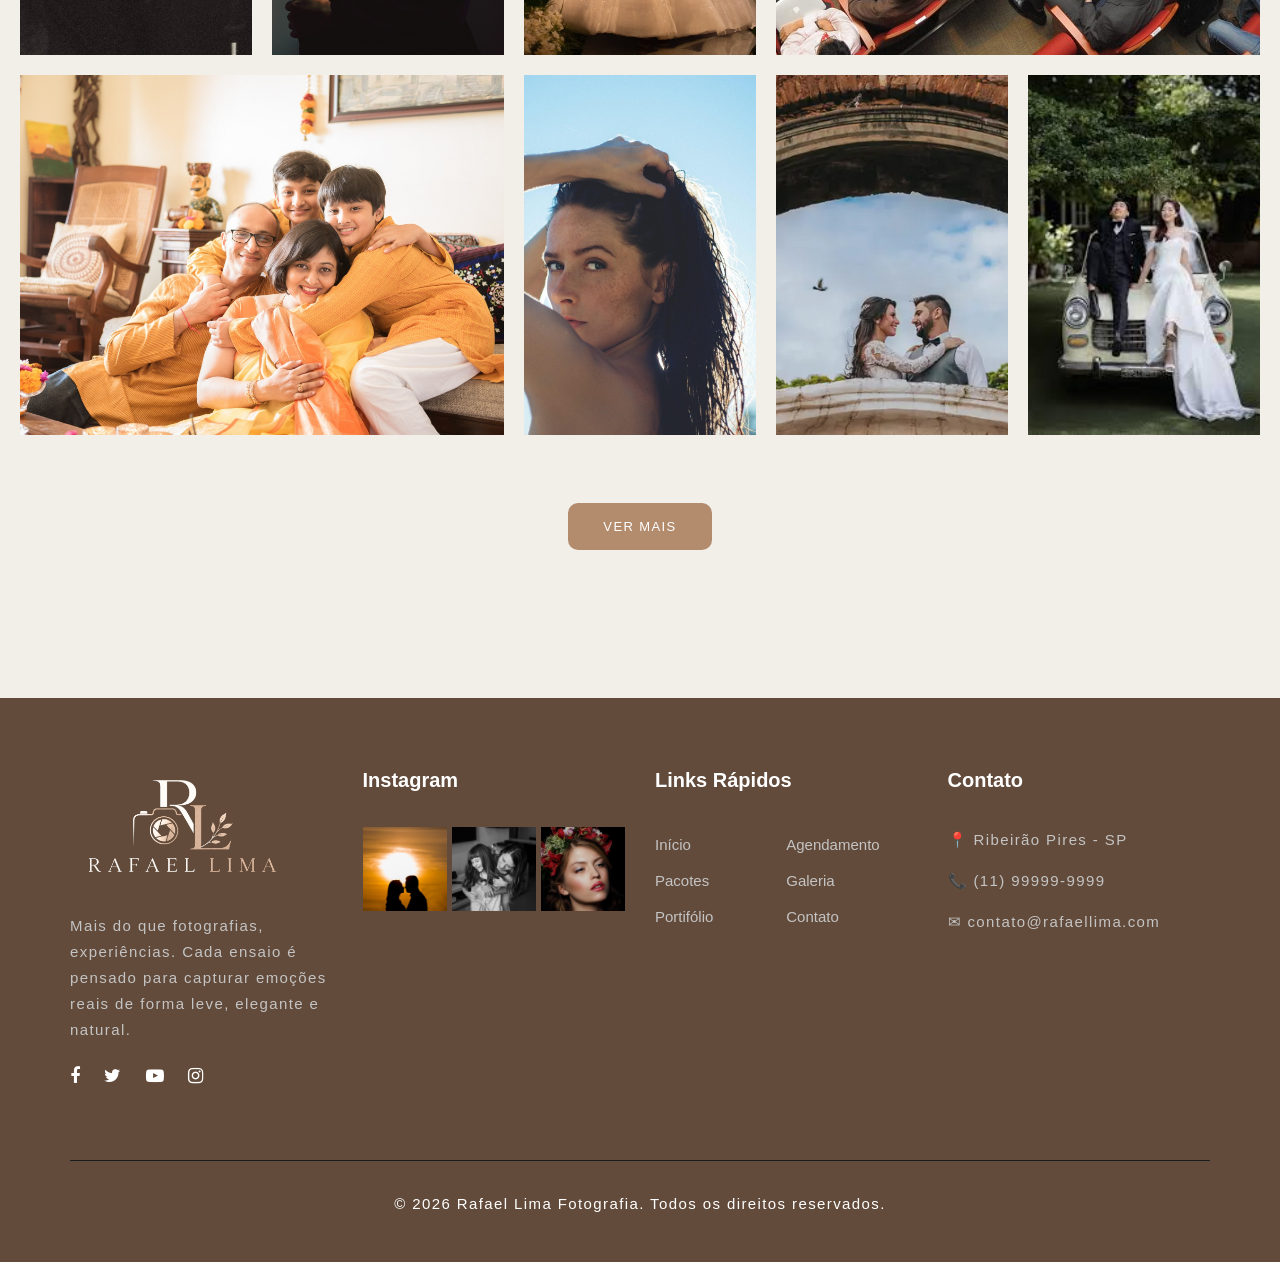
==== commit 169d973c: "agendamento" ====
--- a/index.html
+++ b/index.html
@@ -51,15 +51,7 @@
                             <li><a href="./portfolio.html">PORTFÓLIO</a></li>
                             <li><a href="agendamento.html">AGENDAMENTO</a></li>
                             <li><a href="./blog.html">GALERIA</a></li>
-                            <li><a href="contact.html">CONTATO</a>
-                                <ul class="dropdown">
-                                    <li><a href="./gallery.html">Gallery</a></li>
-                                    <li><a href="./portfolio-details.html">Portfolio Details</a></li>
-                                    <li><a href="./blog-details.html">Blog Details</a></li>
-                                </ul>
-                            </li>
-
-                        </ul>
+                            <li><a href="contact.html">CONTATO</a></li>
                     </nav>
 
                 </div>
@@ -72,7 +64,7 @@
     <!-- Hero Section Begin -->
     <section class="hero-section">
         <div class="hs-slider owl-carousel">
-            <div class="hs-item set-bg" data-setbg="img/fundo.png">
+            <div class="hs-item set-bg" data-setbg="img/fundo1.png">
                 <div class="container">
                     <div class="row">
                         <div class="col-lg-12">
--- a/css/style.css
+++ b/css/style.css
@@ -305,7 +305,7 @@
 	margin: 0;
 	color: #111111;
 
-	font-family: 'Bodoni Moda', serif;
+	font-family: 'Poppins', sans-serif;
 
 
 }
@@ -1201,6 +1201,7 @@
 	font-weight: 700;
 	text-transform: none;
 	margin-bottom: 35px;
+	font-family: 'Poppins',sans-serif;
 }
 
 .fs-widget .fw-instagram {
@@ -2828,6 +2829,9 @@
     background: #705340;
     border: none;
     margin: 0 auto;
+	 
+
+	
 }
 
 .contact-form .botaocontato:hover {
@@ -3641,11 +3645,16 @@
 	  margin:0;
     padding:0;
     box-sizing:border-box;
-    font-family: Arial, Helvetica, sans-serif;
 	min-height:100vh;
     display:flex;
     justify-content:center;
     align-items:center;
+
+	
+	
+	font-family: 'Poppins', sans-serif;
+    text-decoration: none;
+	letter-spacing: 1.4px;
 }
 
 .login-box{
@@ -3688,6 +3697,12 @@
     margin-bottom:8px;
     font-size:14px;
     letter-spacing:1px;
+
+	
+	font-family: 'Poppins', sans-serif;
+    text-decoration: none;
+	letter-spacing: 1.4px;
+	
 }
 
 .input-group{
@@ -3729,8 +3744,13 @@
 .remember{
     display:flex;
     align-items:center;
-    gap:8px;
+    gap:6px;
     font-weight:normal;
+	
+	
+	font-family: 'Poppins', sans-serif;
+    text-decoration: none;
+	letter-spacing: 1.4px;
 }
 
 .remember input{
@@ -3768,6 +3788,7 @@
     margin:30px 0 15px;
     position:relative;
     text-align:center;
+	
 }
 
 .divider::before{
@@ -3781,7 +3802,7 @@
 }
 
 .divider span{
-    background:#f6f3f1;
+    background:#f0ece8;
     padding:0 12px;
     position:relative;
     color:#7b5a43;
@@ -3900,8 +3921,17 @@
     background:#7f5d47;
     color:white;
     font-size:16px;
-    letter-spacing:2px;
     cursor:pointer;
+
+	font-weight: 600;
+	font-family: 'Poppins', sans-serif;
+
+    text-decoration: none;
+    border-radius: 10px;
+    transition: 0.3s;
+
+	letter-spacing: 1.4px;
+	font-size: 13px;
 }
 
 .botaocadastro:hover{
@@ -3918,4 +3948,230 @@
     color:#4a3527;
     font-weight:bold;
     text-decoration:none;
+}
+.placeholder{
+	
+	font-family: 'Poppins', sans-serif;
+    text-decoration: none;
+    
+    
+
+	letter-spacing: 1.4px;
+	
+}
+.booking-section{
+    background: #F2EFE9;
+    padding: 100px 0;
+}
+
+.booking-subtitle{
+    display: block;
+    text-align: center;
+    color: #624b3b;
+    font-size: 14px;
+    letter-spacing: 2px;
+    margin-bottom: 40px;
+	
+}
+
+.booking-steps{
+    display: flex;
+    justify-content: center;
+    align-items: center;
+    gap: 25px;
+    margin-bottom: 80px;
+    flex-wrap: wrap;
+}
+
+.booking-step{
+    display: flex;
+    align-items: center;
+    gap: 15px;
+    max-width: 180px;
+}
+
+.booking-step p{
+    font-size: 14px;
+    color: #261E1C;
+    margin: 0;
+    line-height: 1.4;
+}
+
+.booking-circle{
+    min-width: 50px;
+    width: 50px;
+    height: 50px;
+
+    border-radius: 50%;
+    border: 1px solid #BFAC9B;
+
+    display: flex;
+    justify-content: center;
+    align-items: center;
+
+    color: #8C7764;
+    font-family: 'Playfair Display', serif;
+    font-size: 24px;
+}
+
+.booking-divider{
+    width: 1px;
+    height: 80px;
+    background: #D8C9BC;
+	margin-left: 50px;
+	margin-right: 50px;
+	
+}
+
+.booking-container{
+    display: flex;
+    justify-content: center;
+    gap: 35px;
+    align-items: stretch;
+}
+
+.booking-form-card{
+    width: 700px;
+    background: #ffffff00;
+    padding: 35px;
+	border: 3px solid #D2C4BA;
+
+}
+
+.booking-title{
+    text-align: center;
+    font-size: 14px;
+    letter-spacing: 3px;
+    margin-bottom: 30px;
+    color: #8C7764;
+	font-weight: bold;
+}
+
+.booking-grid{
+    display: grid;
+    grid-template-columns: 1fr 1fr;
+    gap: 15px;
+}
+
+.booking-grid input,
+.booking-grid select{
+    height: 50px;
+    border: 1px solid #D8C9BC;
+    padding: 0 15px;
+    font-size: 14px;
+    outline: none;
+}
+
+.booking-form-card textarea{
+    width: 100%;
+    height: 120px;
+    margin-top: 15px;
+    border: 1px solid #D8C9BC;
+    padding: 10px;
+    resize: none;
+    outline: none;
+	font-family: 'Poppins', sans-serif;
+	font-size: 13px;
+}
+
+.booking-btn{
+    width: 100%;
+    height: 55px;
+    margin-top: 20px;
+
+    background: #624b3b;
+    border: none;
+
+    color: white;
+    letter-spacing: 2px;
+    font-size: 13px;
+
+    transition: .3s;
+}
+
+.booking-btn:hover{
+    background: #75604E;
+}
+
+.booking-info-card{
+    width: 350px;
+    background: #FAF8F6;
+    border: 1px solid #E6DDD6;
+    padding: 35px;
+	height: 500px;
+}
+
+.booking-info-item{
+    margin-bottom: 35px;
+}
+
+.booking-info-item:last-child{
+    margin-bottom: 0;
+}
+
+.booking-info-item h4{
+    color: #624b3b;
+    font-size: 13px;
+    letter-spacing: 2px;
+    margin-bottom: 12px;
+	font-weight: bolder;
+}
+
+.booking-info-item p{
+    color: #555;
+    font-size: 14px;
+    line-height: 1.6;
+    margin: 0;
+}
+@media(max-width: 991px){
+
+    .booking-container{
+        flex-direction: column;
+        align-items: center;
+    }
+
+    .booking-form-card,
+    .booking-info-card{
+        width: 100%;
+        max-width: 700px;
+    }
+
+    .booking-grid{
+        grid-template-columns: 1fr;
+    }
+
+    .booking-divider{
+        display: none;
+    }
+
+}
+.input-group{
+    display: flex;
+    flex-direction: column;
+}
+
+.input-group label{
+    font-size: 12px;
+    color: #624b3b;
+    font-weight: 500;
+    margin-bottom: 6px;
+    letter-spacing: 1px;
+	font-family: 'Poppins' sans-serif;
+}
+.booking-info-item{
+    display: flex;
+    gap: 15px;
+    align-items: flex-start;
+    margin-bottom: 30px;
+}
+
+.booking-info-item i{
+    font-size: 22px;
+    color: #624b3b;
+    min-width: 25px;
+    margin-top: 3px;
+}
+
+.booking-info-item h4{
+    margin-bottom: 8px;
 }
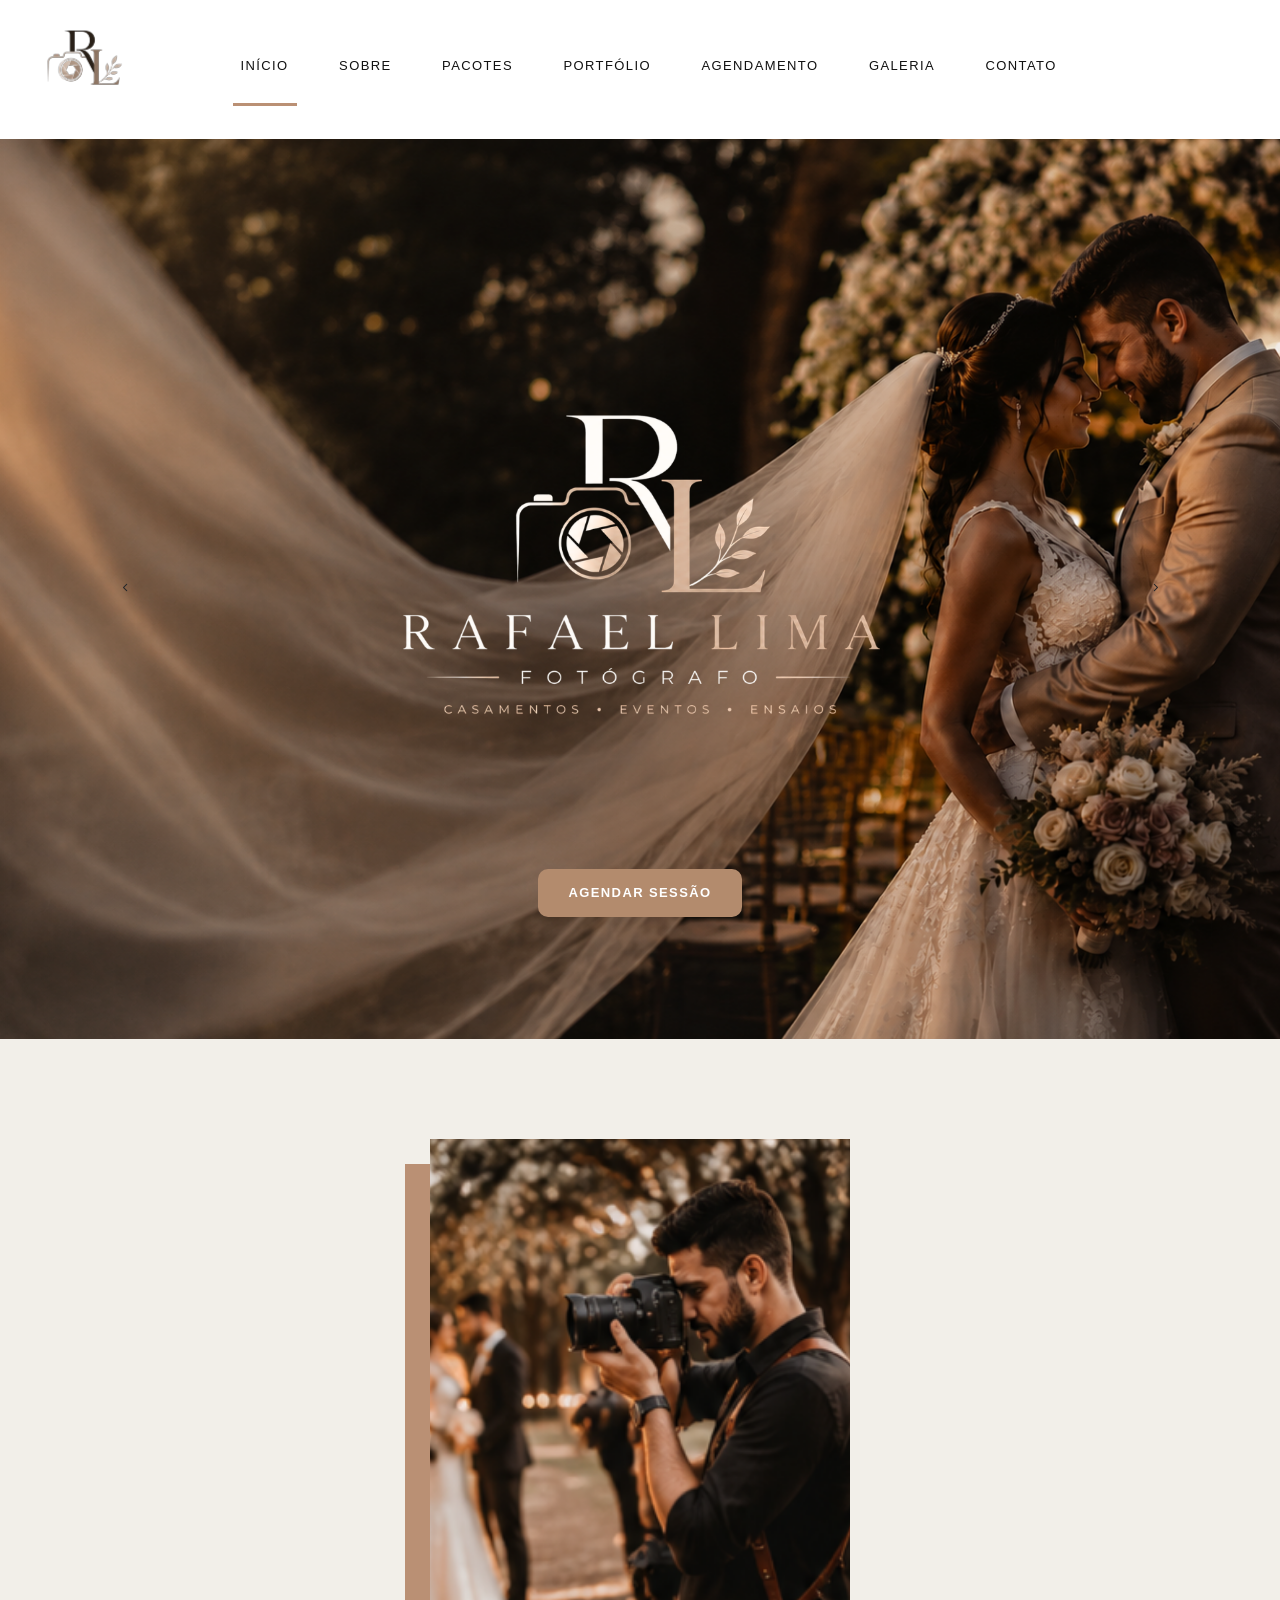
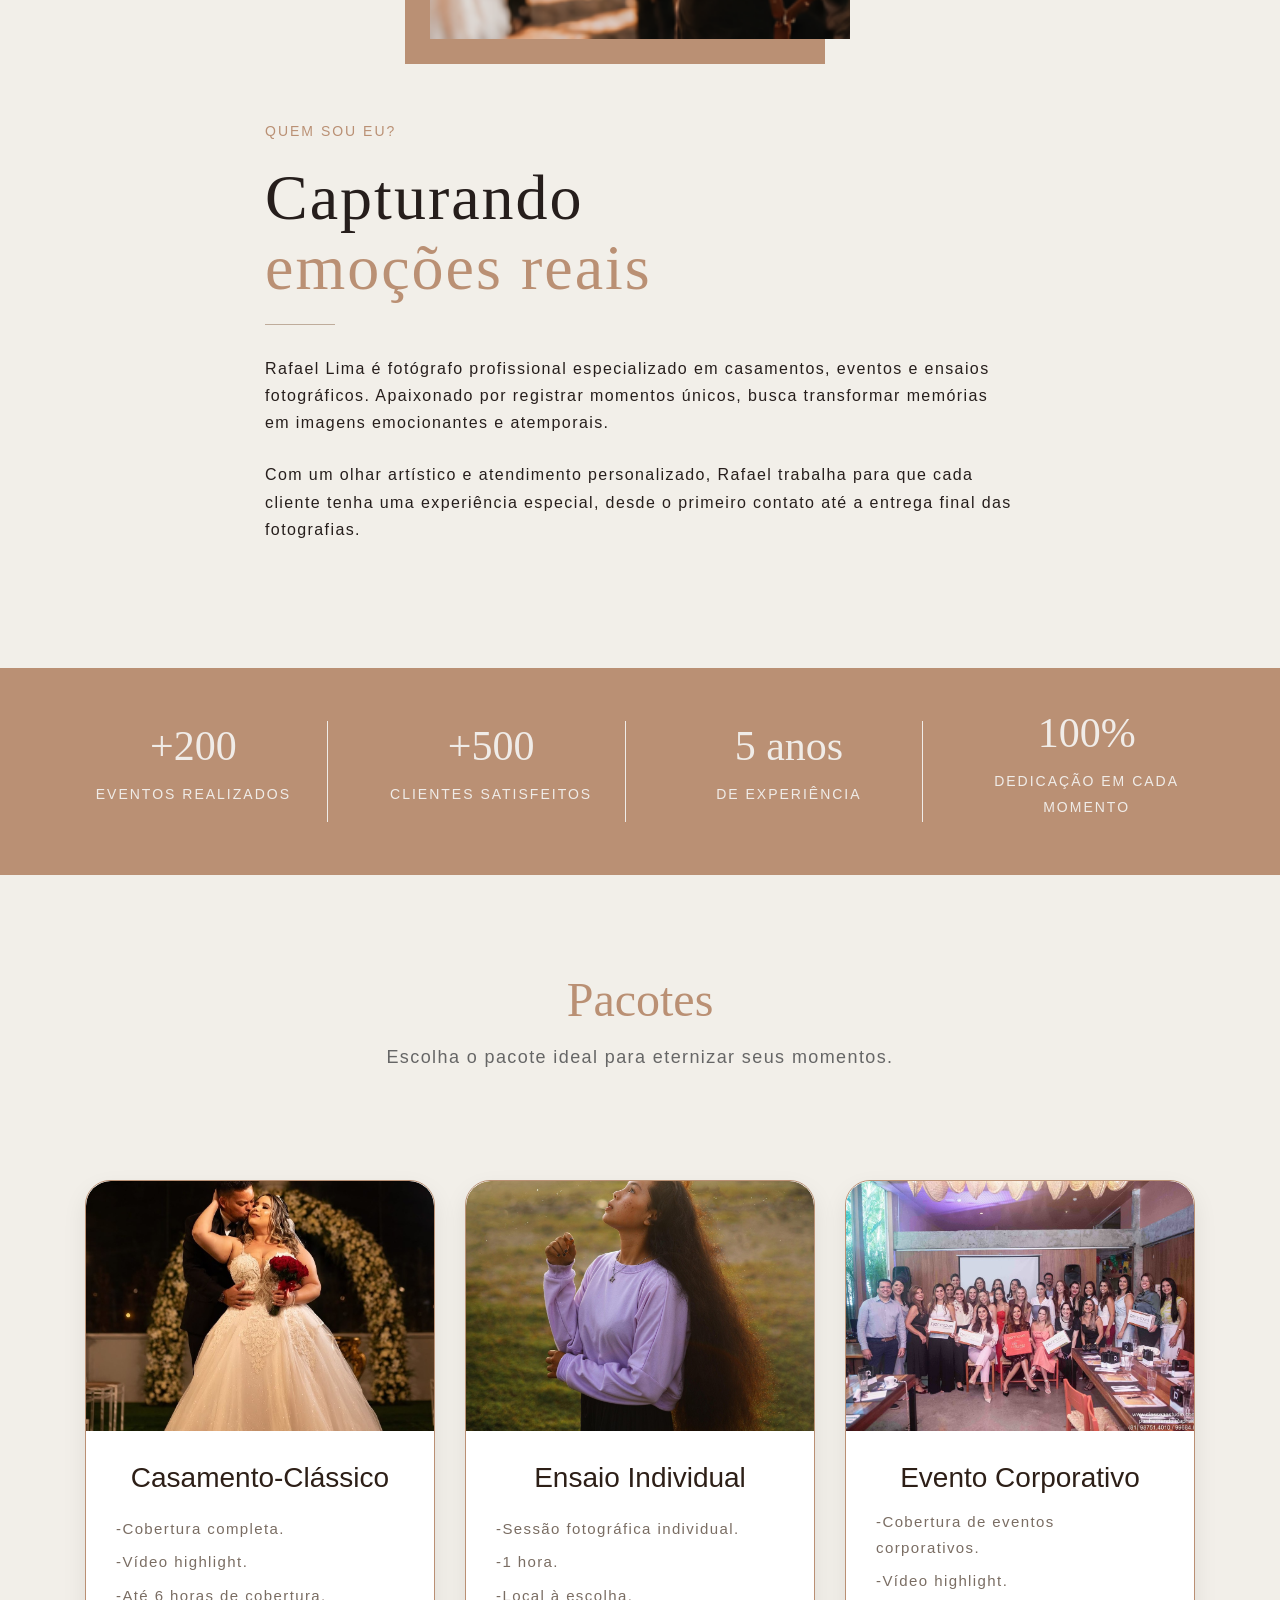
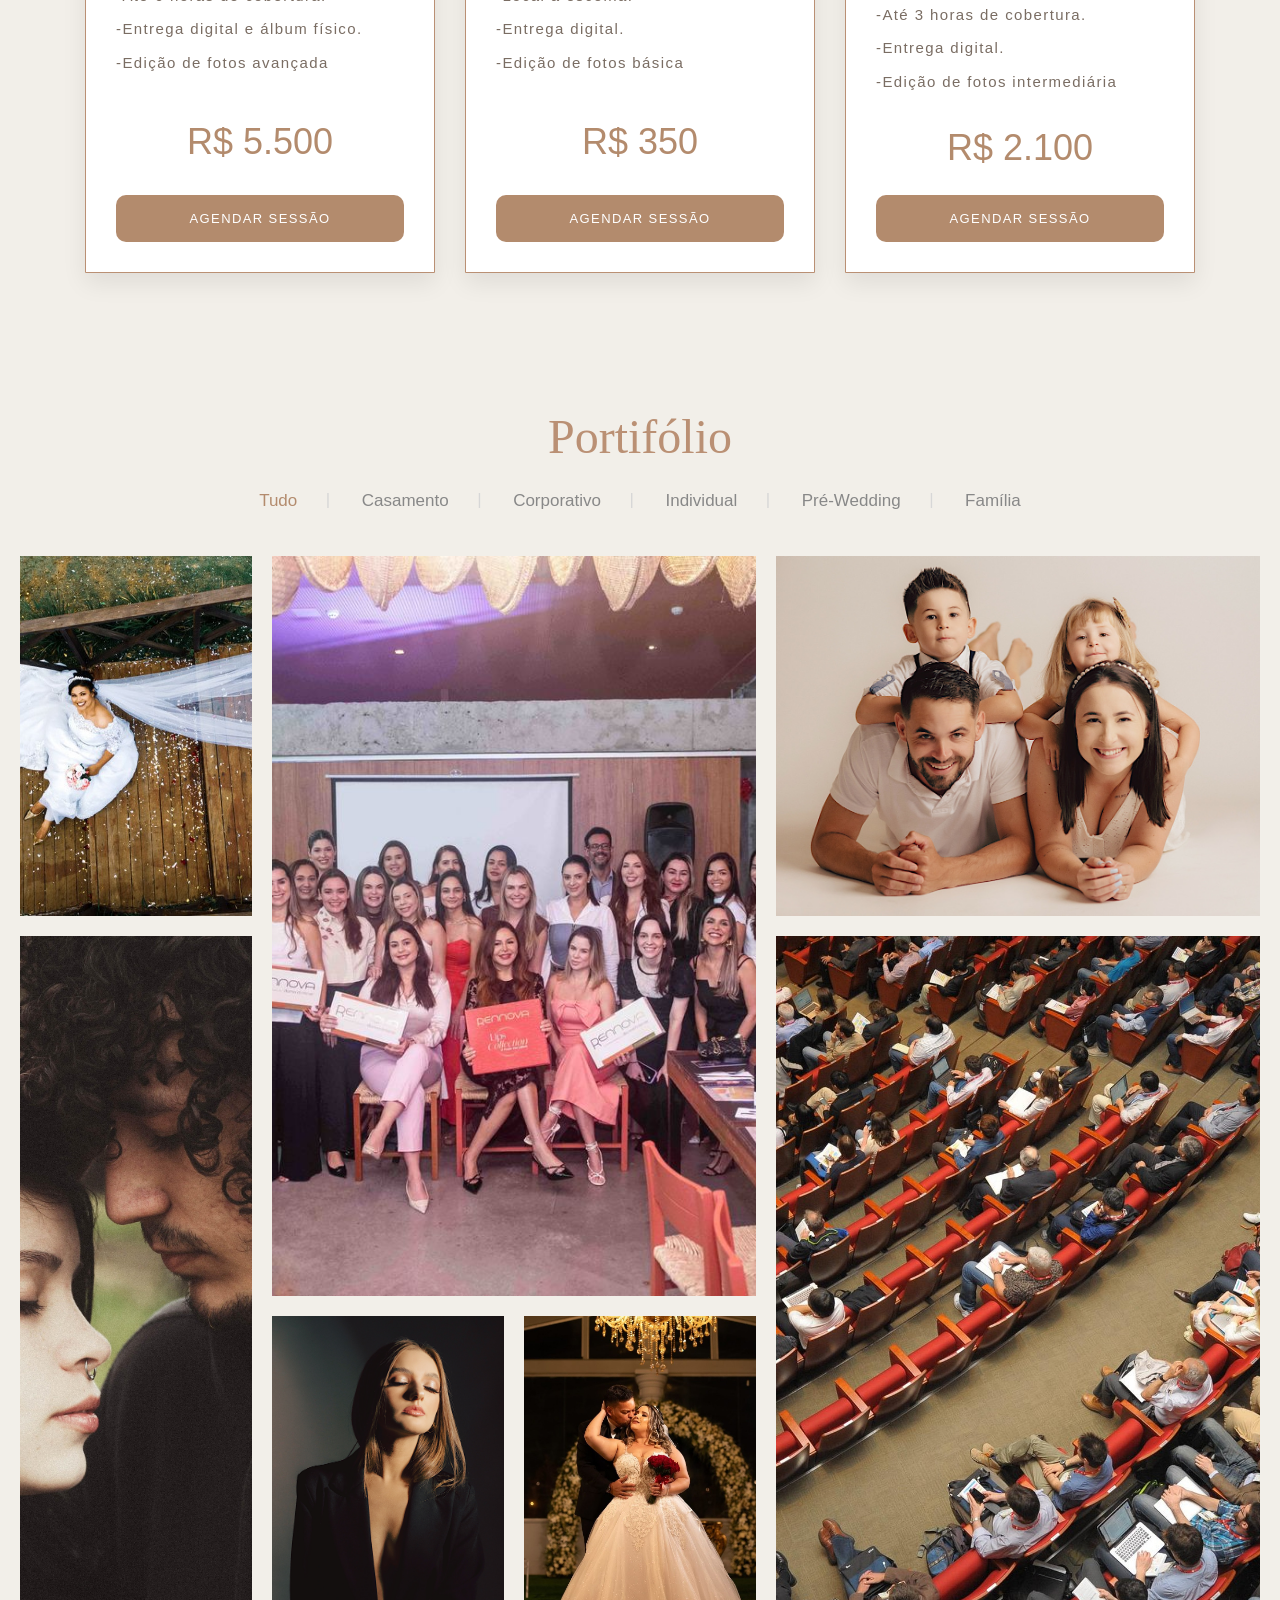
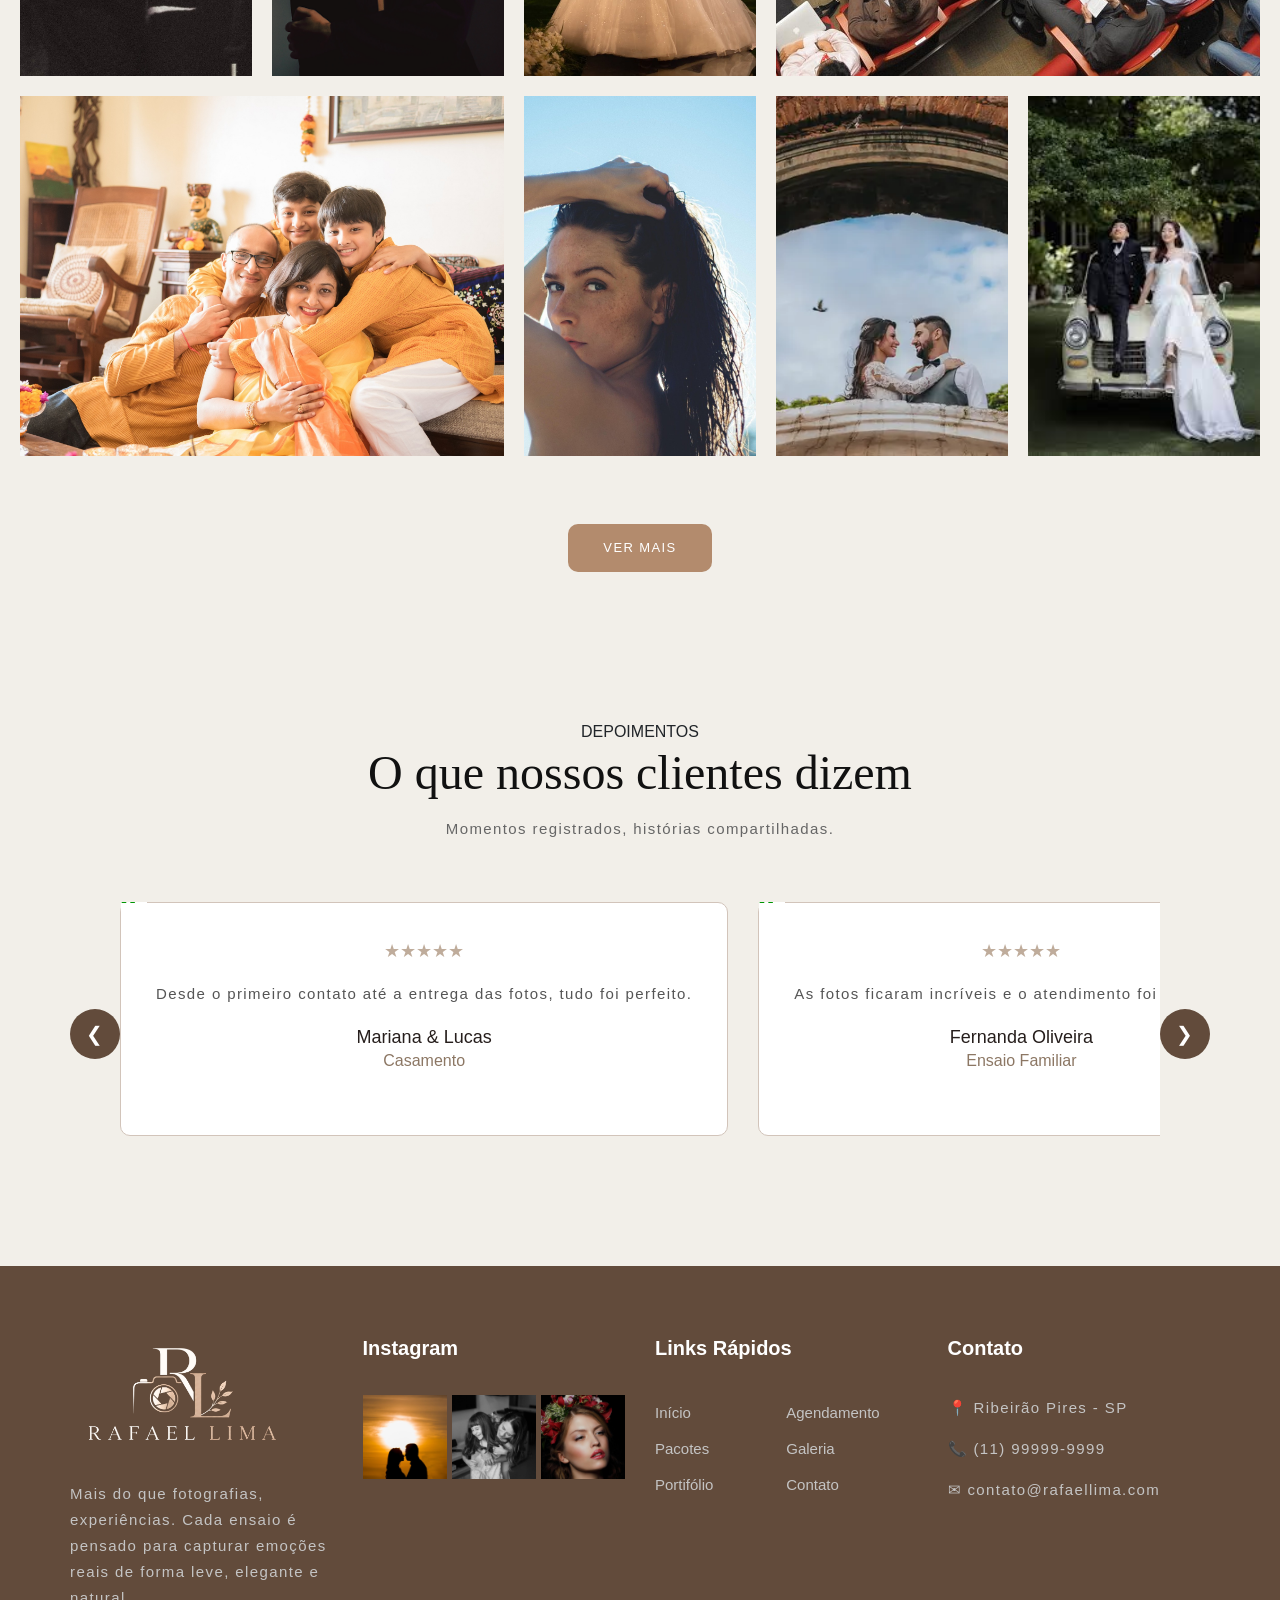
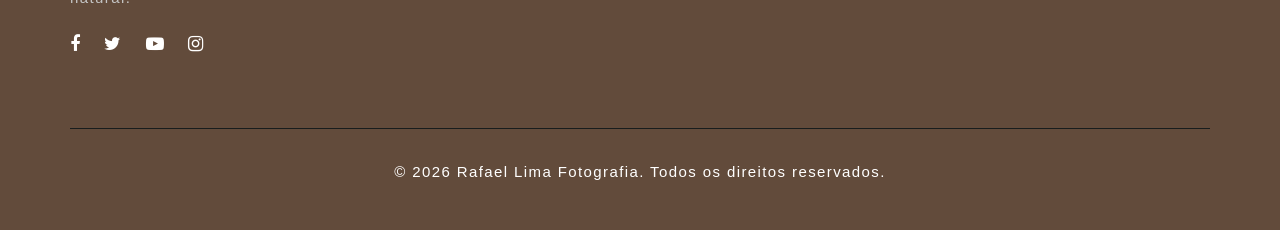
==== commit 22f6d76e: "avaliacoes" ====
--- a/index.html
+++ b/index.html
@@ -22,6 +22,8 @@
     <link rel="stylesheet" href="css/slicknav.min.css" type="text/css">
     <link rel="stylesheet" href="css/style.css" type="text/css">
     <meta name="viewport" content="width=device-width, initial-scale=1.0">
+    <link rel="stylesheet" href="css/owl.carousel.min.css">
+    <link rel="stylesheet" href="css/owl.theme.default.min.css">
 </head>
 
 <body>
@@ -257,7 +259,8 @@
             <div class="row">
                 <div class="col-lg-12">
                     <div class="section-title">
-                        <h2 style="color: #BA9074; text-align: center;">Portifólio</h2>
+                        <h2 style="color: #BA9074; font-family: 'Playfair Display', serif; text-align: center;">
+                            Portifólio</h2>
                     </div>
                     <div class="filter-controls">
                         <ul>
@@ -381,6 +384,105 @@
 
     </section>
     <!-- Portfolio Section End -->
+    <section class="testimonial-section">
+
+        <div class="container">
+
+            <div class="section-title">
+                <span>DEPOIMENTOS</span>
+                <h2>O que nossos clientes dizem</h2>
+                <p>Momentos registrados, histórias compartilhadas.</p>
+            </div>
+
+            <div class="testimonial-wrapper">
+
+                <button class="testimonial-btn prev-btn">&#10094;</button>
+
+                <div class="testimonial-track" id="testimonialTrack">
+
+                    <div class="testimonial-item">
+                        <div class="stars">★★★★★</div>
+                        <p>
+                            Desde o primeiro contato até a entrega das fotos, tudo foi perfeito.
+                        </p>
+                        <h5>Mariana & Lucas</h5>
+                        <span>Casamento</span>
+                    </div>
+
+                    <div class="testimonial-item">
+                        <div class="stars">★★★★★</div>
+                        <p>
+                            As fotos ficaram incríveis e o atendimento foi impecável.
+                        </p>
+                        <h5>Fernanda Oliveira</h5>
+                        <span>Ensaio Familiar</span>
+                    </div>
+
+                    <div class="testimonial-item">
+                        <div class="stars">★★★★★</div>
+                        <p>
+                            Profissionalismo do início ao fim. Recomendo muito.
+                        </p>
+                        <h5>Ricardo Mendes</h5>
+                        <span>Evento Corporativo</span>
+                    </div>
+
+                    <div class="testimonial-item">
+                        <div class="stars">★★★★★</div>
+                        <p>
+                            Me senti super confortável durante o ensaio.
+                        </p>
+                        <h5>Juliana Martins</h5>
+                        <span>Ensaio Individual</span>
+                    </div>
+                    <div class="testimonial-item">
+                        <div class="stars">★★★★★</div>
+                        <p>
+                            O pré-wedding foi uma experiência incrível. 
+                        </p>
+                        <p>Ficamos à vontade durante todo o ensaio.</p>
+                        <h5>Beatriz & Felipe</h5>
+                        <span>Casamento</span>
+                    </div>
+
+                    <div class="testimonial-item">
+                        <div class="stars">★★★★★</div>
+                        <p>
+                            Profissional extremamente dedicado.
+                        </p>
+                        <p> O resultado final ficou exatamente como imaginávamos.</p>
+                        <h5>Larissa Costa</h5>
+                        <span>Ensaio Individual</span>
+                    </div>
+
+                    <div class="testimonial-item">
+                        <div class="stars">★★★★★</div>
+                        <p>
+                            Conseguiram registrar momentos espontâneos 
+                        </p>
+                        <p>e especiais que vamos guardar para sempre.</p>
+                        <h5>Família Santos</h5>
+                        <span>Ensaio Familiar</span>
+                    </div>
+
+                    <div class="testimonial-item">
+                        <div class="stars">★★★★★</div>
+                        <p>
+                            Cobertura completa do evento, com fotos 
+                        </p>
+                        <p>de alta qualidade e entrega rápida.</p>
+                        <h5>Tech Solutions</h5>
+                        <span>Evento Corporativo</span>
+                    </div>
+                </div>
+
+                <button class="testimonial-btn next-btn">&#10095;</button>
+
+            </div>
+
+        </div>
+
+    </section>
 
     <!-- Footer Section Begin -->
     <footer class="footer-section">
@@ -393,7 +495,7 @@
                                 <img style="width: 220px;" src="img/Design sem nome (1).png" alt="">
                             </a>
                         </div>
-                        <p >Mais do que fotografias, experiências.
+                        <p>Mais do que fotografias, experiências.
                             Cada ensaio é pensado para capturar emoções reais de forma leve, elegante e natural.</p>
                         <div class="fa-social">
                             <a href="#"><i class="fa fa-facebook"></i></a>
@@ -424,7 +526,7 @@
                         <ul>
                             <li><a href="agendamento.html">Agendamento</a></li>
                             <li><a href="galeria.html">Galeria</a></li>
-                            <li><a href="contato.html">Contato</a></li>
+                            <li><a href="contact.html">Contato</a></li>
                         </ul>
                     </div>
                 </div>
@@ -472,6 +574,24 @@
     <script src="js/owl.carousel.min.js"></script>
     <script src="js/main.js"></script>
     <script src="js/menu.js"></script>
+    <script src="js/owl.carousel.min.js"></script>
+    <script>
+const track = document.getElementById('testimonialTrack');
+
+document.querySelector('.next-btn').addEventListener('click', () => {
+    track.scrollBy({
+        left: 380,
+        behavior: 'smooth'
+    });
+});
+
+document.querySelector('.prev-btn').addEventListener('click', () => {
+    track.scrollBy({
+        left: -380,
+        behavior: 'smooth'
+    });
+});
+</script>
 </body>
 
 </html>
--- a/css/style.css
+++ b/css/style.css
@@ -377,9 +377,11 @@
 
 .section-title h2 {
 	color: #111111;
-	font-weight: 700;
+	
 	text-transform: none;
 	margin-bottom: 15px;
+	font-family: 'Playfair Display',serif;
+	font-size: 48px;
 }
 
 .section-title p {
@@ -394,7 +396,7 @@
 
 .spad {
 	padding-top: 100px;
-	padding-bottom: 100px;
+	padding-bottom: 0px;
 }
 
 .spad-2 {
@@ -1096,11 +1098,12 @@
 	left: 0;
 	bottom: -100px;
 	width: 100%;
+	
 }
 
 .portfolio-filter .pf-item .pf-text h4 {
 	color: #ffffff;
-	font-weight: 700;
+	
 	text-align: center;
 	margin-bottom: 5px;
 	position: relative;
@@ -1108,6 +1111,7 @@
 	-webkit-transition: all 0.4s;
 	-o-transition: all 0.4s;
 	transition: all 0.4s;
+	font-family: 'Playfair Display',serif;
 }
 
 .portfolio-filter .pf-item .pf-text span {
@@ -2755,9 +2759,10 @@
 	padding-left: 20px;
 	font-size: 14px;
 	color: #715340;
-	background: #F0ECE8;
+	background: #ffffff;
 	margin-bottom: 30px;
 	border: 0.5px solid #A28979;
+	border-radius: 10px;
 }
 
 .contact-form form label {
@@ -2882,12 +2887,13 @@
     width: 100%;
     height: 120px;
     padding: 15px 20px;
-    background: #F0ECE8;
+    background: #ffffff;
     color: #715340;
     border: 0.5px solid #A28979;
     resize: none;
     margin-bottom: 25px;
     box-sizing: border-box;
+	border-radius: 10px;
 }
 
 /* responsivo */
@@ -2935,6 +2941,7 @@
 
 .faq-item {
     margin-bottom: 15px;
+	font-family: 'Poppins',sans-serif;
 }
 
 .faq-item :hover {
@@ -2957,6 +2964,8 @@
     font-family: 'Poppins';
     font-size: 14px;
     position: relative;
+	font-family: 'Poppins',sans-serif;
+
 }
 
 .faq-item summary::-webkit-details-marker {
@@ -2993,6 +3002,8 @@
 .faq-item details[open] p {
     max-height: 200px;
     padding: 0 20px 20px;
+	font-size: 14px;
+	letter-spacing: 0.4px;
 }
 
 @media (max-width: 768px) {
@@ -4087,6 +4098,13 @@
     font-size: 13px;
 
     transition: .3s;
+
+    display: flex;
+    justify-content: center;
+    align-items: center;
+
+    text-decoration: none;
+	border-radius: 10px;
 }
 
 .booking-btn:hover{
@@ -4174,4 +4192,213 @@
 
 .booking-info-item h4{
     margin-bottom: 8px;
+}
+.payment-section{
+    background:#F2EFE9;
+    padding:100px 0;
+}
+
+.payment-container{
+    max-width:1200px;
+    margin:auto;
+    display:flex;
+    gap:35px;
+}
+
+.payment-form-card{
+    flex:1;
+}
+
+.payment-form-card h1{
+    font-family:'Playfair Display', serif;
+    color:#261E1C;
+    font-size:56px;
+    margin-bottom:10px;
+}
+
+.payment-description{
+    color:#777;
+    margin-bottom:25px;
+}
+
+.payment-method-card,
+.coupon-card{
+    border:1px solid #D2C4BA;
+    padding:25px;
+    margin-bottom:20px;
+}
+
+.payment-method-card h5,
+.coupon-card h5,
+.payment-summary-card h5{
+    font-size:12px;
+    letter-spacing:2px;
+    color:#624b3b;
+    margin-bottom:20px;
+}
+
+.payment-option{
+    display:flex;
+    align-items:center;
+    gap:10px;
+    padding:15px;
+    border:1px solid #D8C9BC;
+    margin-bottom:15px;
+    cursor:pointer;
+}
+
+.payment-fields{
+    margin-bottom:20px;
+}
+
+.payment-row{
+    display:grid;
+    grid-template-columns:1fr 1fr;
+    gap:15px;
+}
+
+.payment-fields input,
+.coupon-row input{
+    width:100%;
+    height:50px;
+    border:1px solid #D8C9BC;
+    padding:0 15px;
+}
+
+.coupon-row{
+    display:flex;
+    gap:10px;
+}
+
+.coupon-row button{
+    width:120px;
+    border:none;
+    background:#BFAC9B;
+    color:white;
+}
+
+.payment-btn{
+    width:100%;
+    height:55px;
+    border:none;
+    background:#624b3b;
+    color:white;
+    letter-spacing:2px;
+}
+
+.payment-summary-card{
+    width:350px;
+    border:1px solid #D2C4BA;
+    padding:25px;
+    background:#faf8f6;
+}
+
+.summary-package{
+    display:flex;
+    gap:15px;
+    margin-bottom:25px;
+}
+
+.summary-package img{
+    width:90px;
+    height:90px;
+    object-fit:cover;
+}
+
+.summary-info{
+    margin-bottom:20px;
+}
+
+.summary-info p{
+    margin-bottom:10px;
+}
+
+.summary-price,
+.summary-total{
+    display:flex;
+    justify-content:space-between;
+    margin-top:15px;
+}
+
+.summary-total{
+    font-weight:bold;
+    font-size:22px;
+    color:#624b3b;
+}
+
+@media(max-width:991px){
+
+    .payment-container{
+        flex-direction:column;
+    }
+
+    .payment-summary-card{
+        width:100%;
+    }
+
+}
+
+.testimonial-section{
+    background:#F2EFE9;
+    padding:100px 0;
+}
+
+.testimonial-wrapper{
+    position:relative;
+    display:flex;
+    align-items:center;
+}
+
+.testimonial-track{
+    display:flex;
+    gap:30px;
+    overflow:hidden;
+    scroll-behavior:smooth;
+    width:100%;
+}
+
+.testimonial-item{
+    min-width:350px;
+    background:white;
+    border:1px solid #D2C4BA;
+    padding:35px;
+    border-radius:10px;
+    text-align:center;
+    flex-shrink:0;
+}
+
+.stars{
+    color:#BFAC9B;
+    font-size:18px;
+    margin-bottom:15px;
+}
+
+.testimonial-item p{
+    line-height:1.8;
+    color:#555;
+}
+
+.testimonial-item h5{
+    margin-top:20px;
+    color:#261E1C;
+}
+
+.testimonial-item span{
+    color:#8C7764;
+}
+
+.testimonial-btn{
+    width:50px;
+    height:50px;
+    border:none;
+    border-radius:50%;
+    background:#624b3b;
+    color:white;
+    font-size:20px;
+    cursor:pointer;
+    flex-shrink:0;
+}
+
+.testimonial-btn:hover{
+    background:#75604E;
 }
